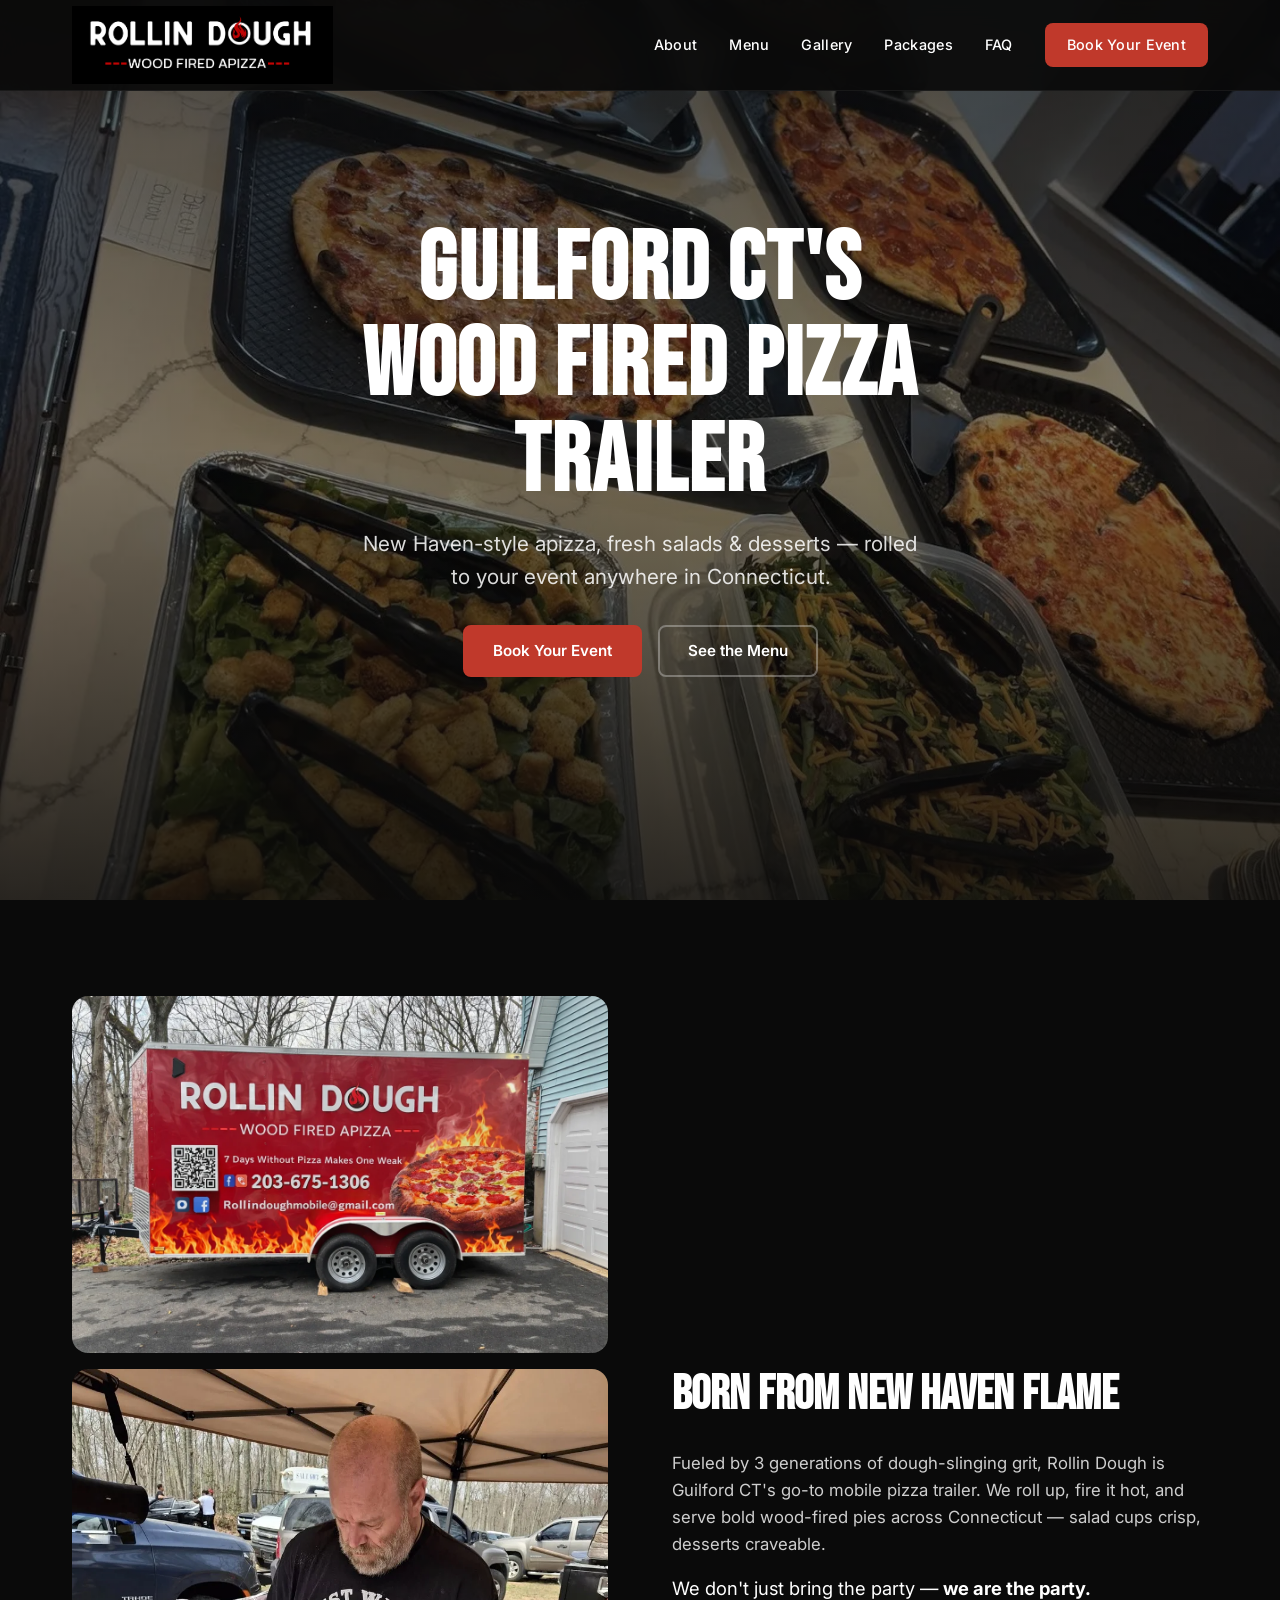
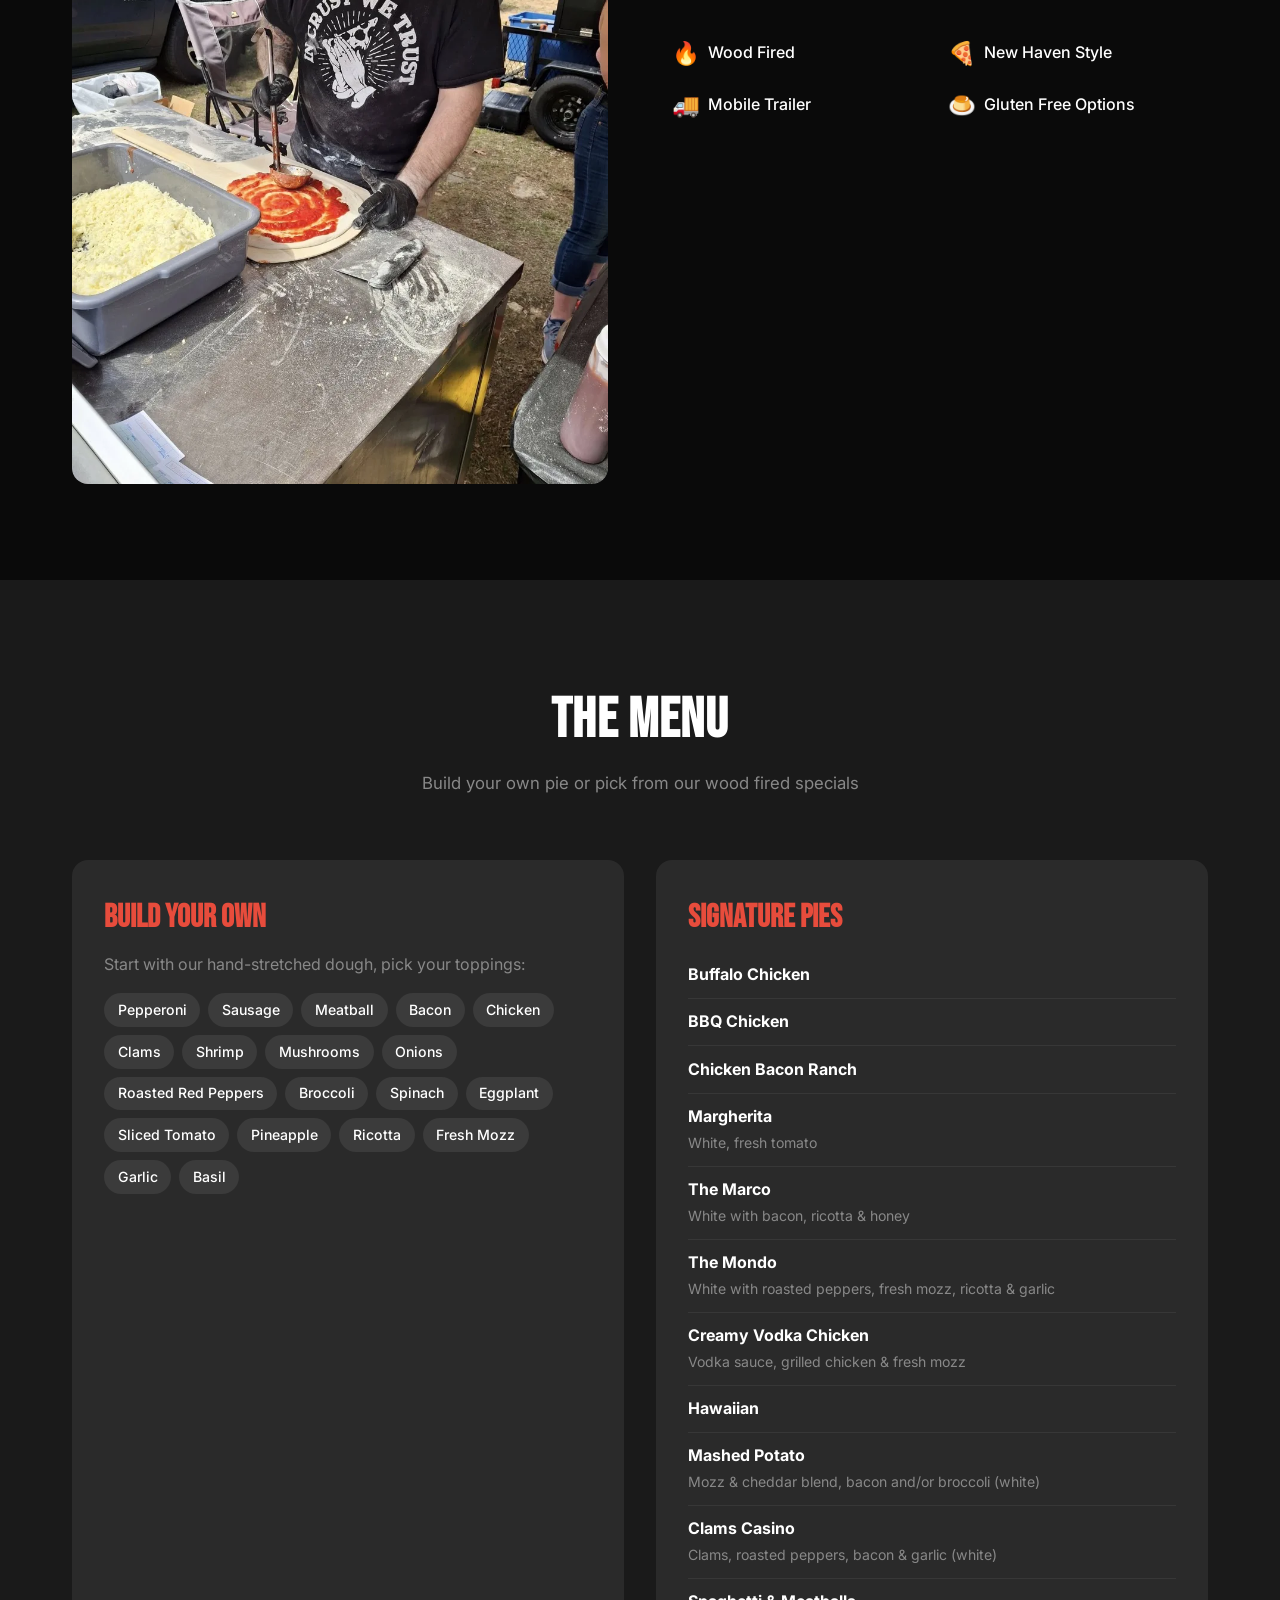
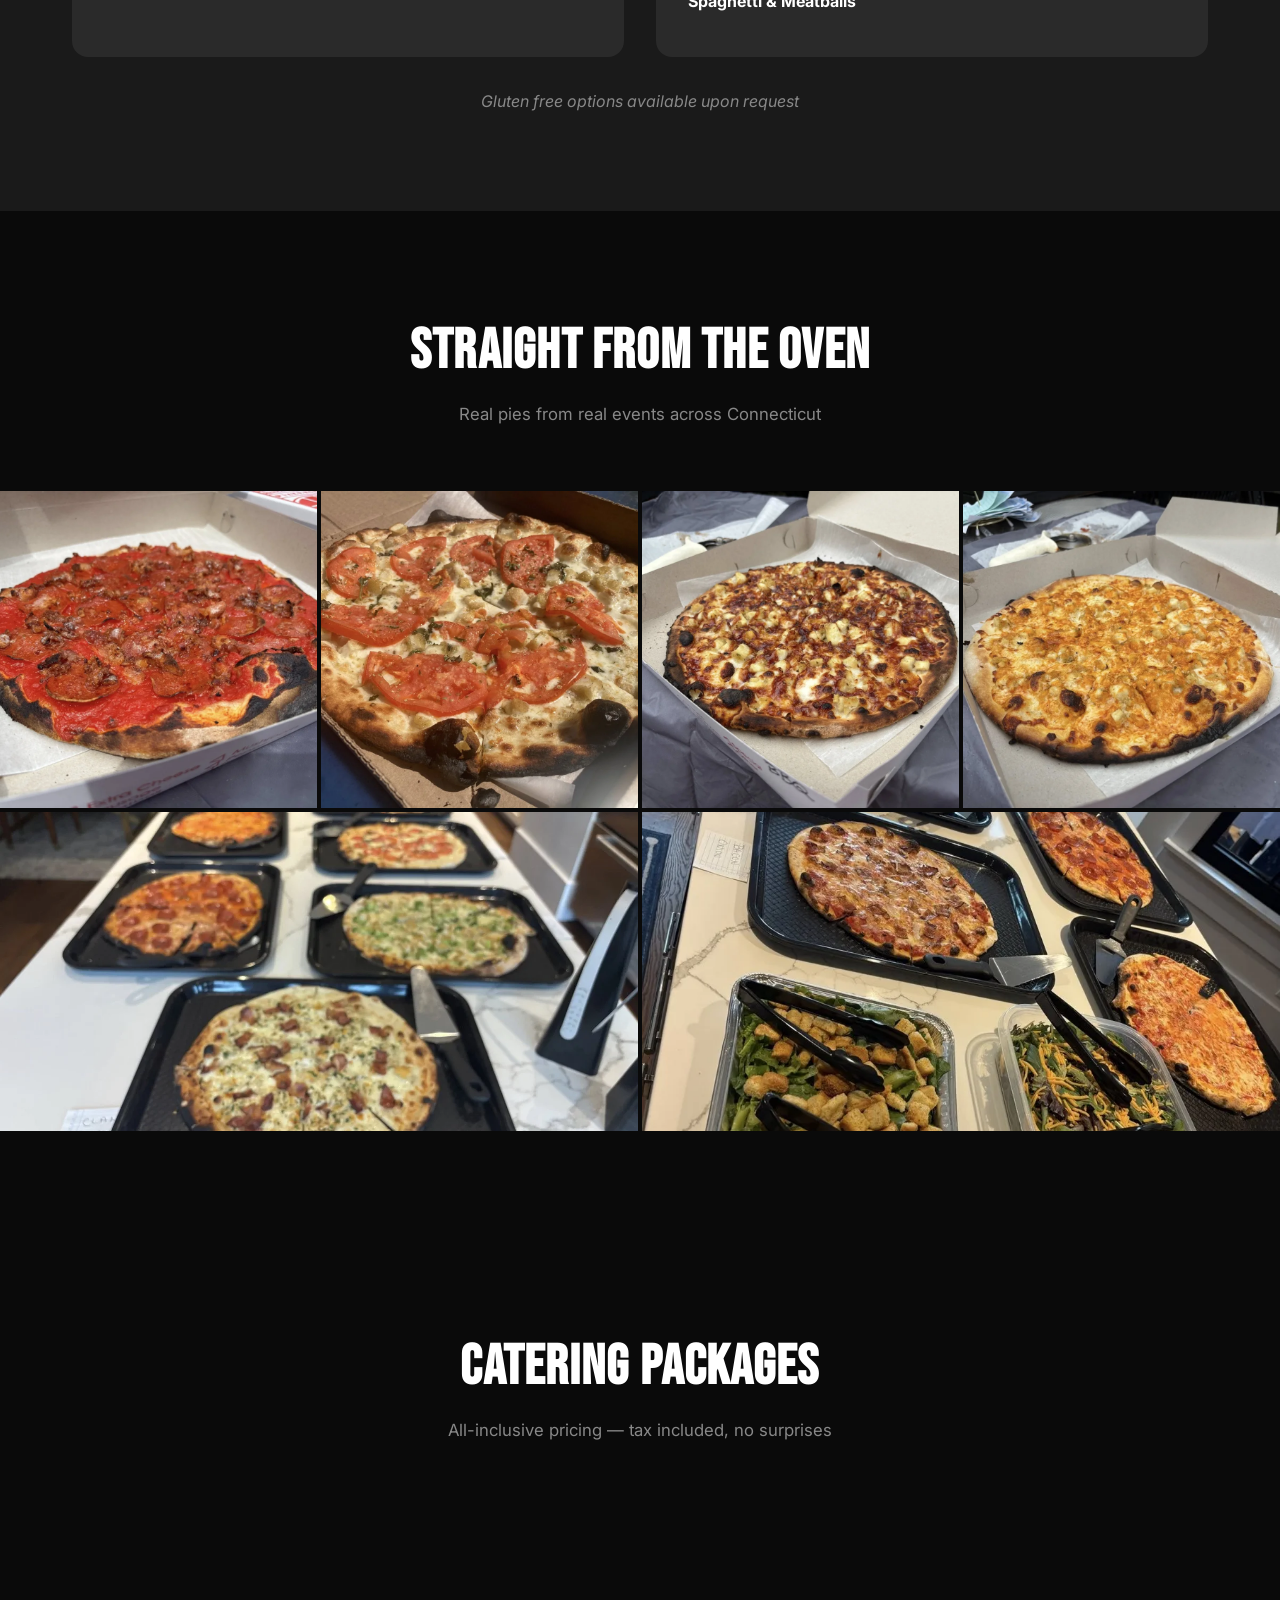
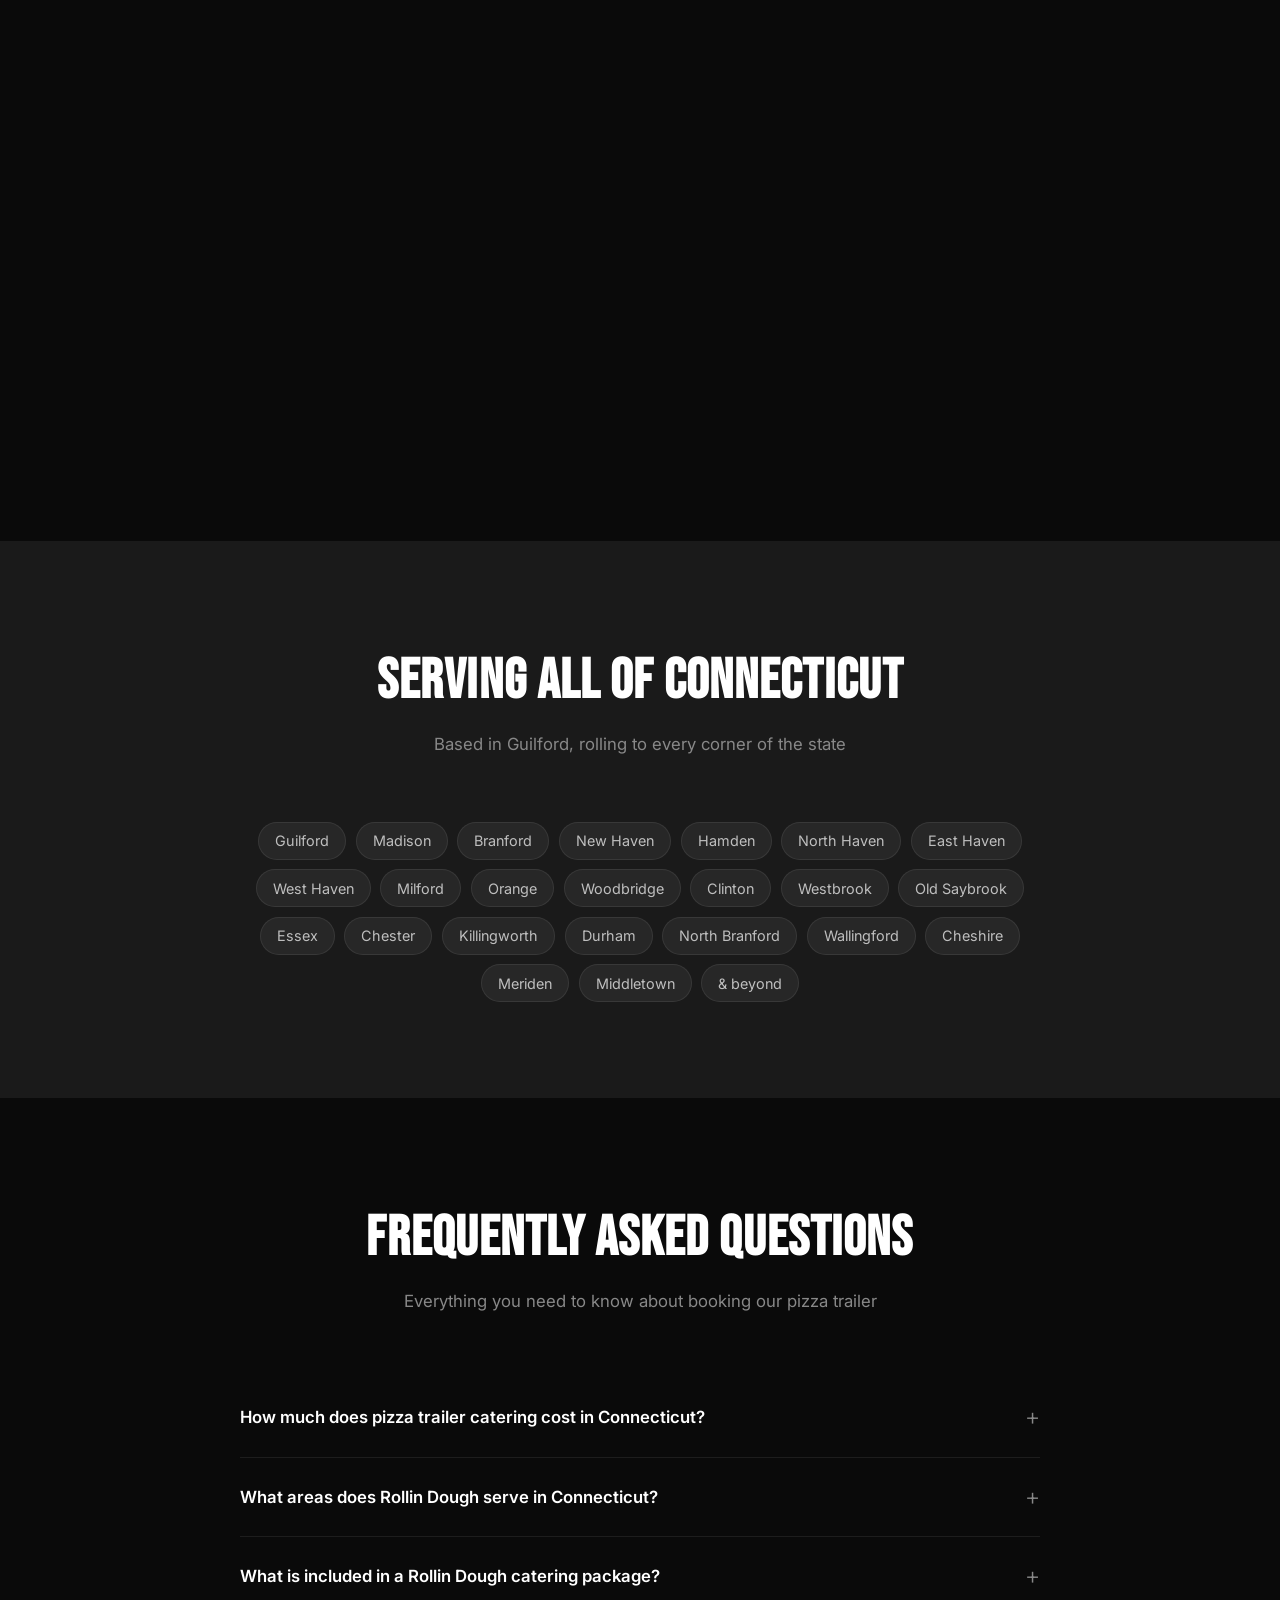
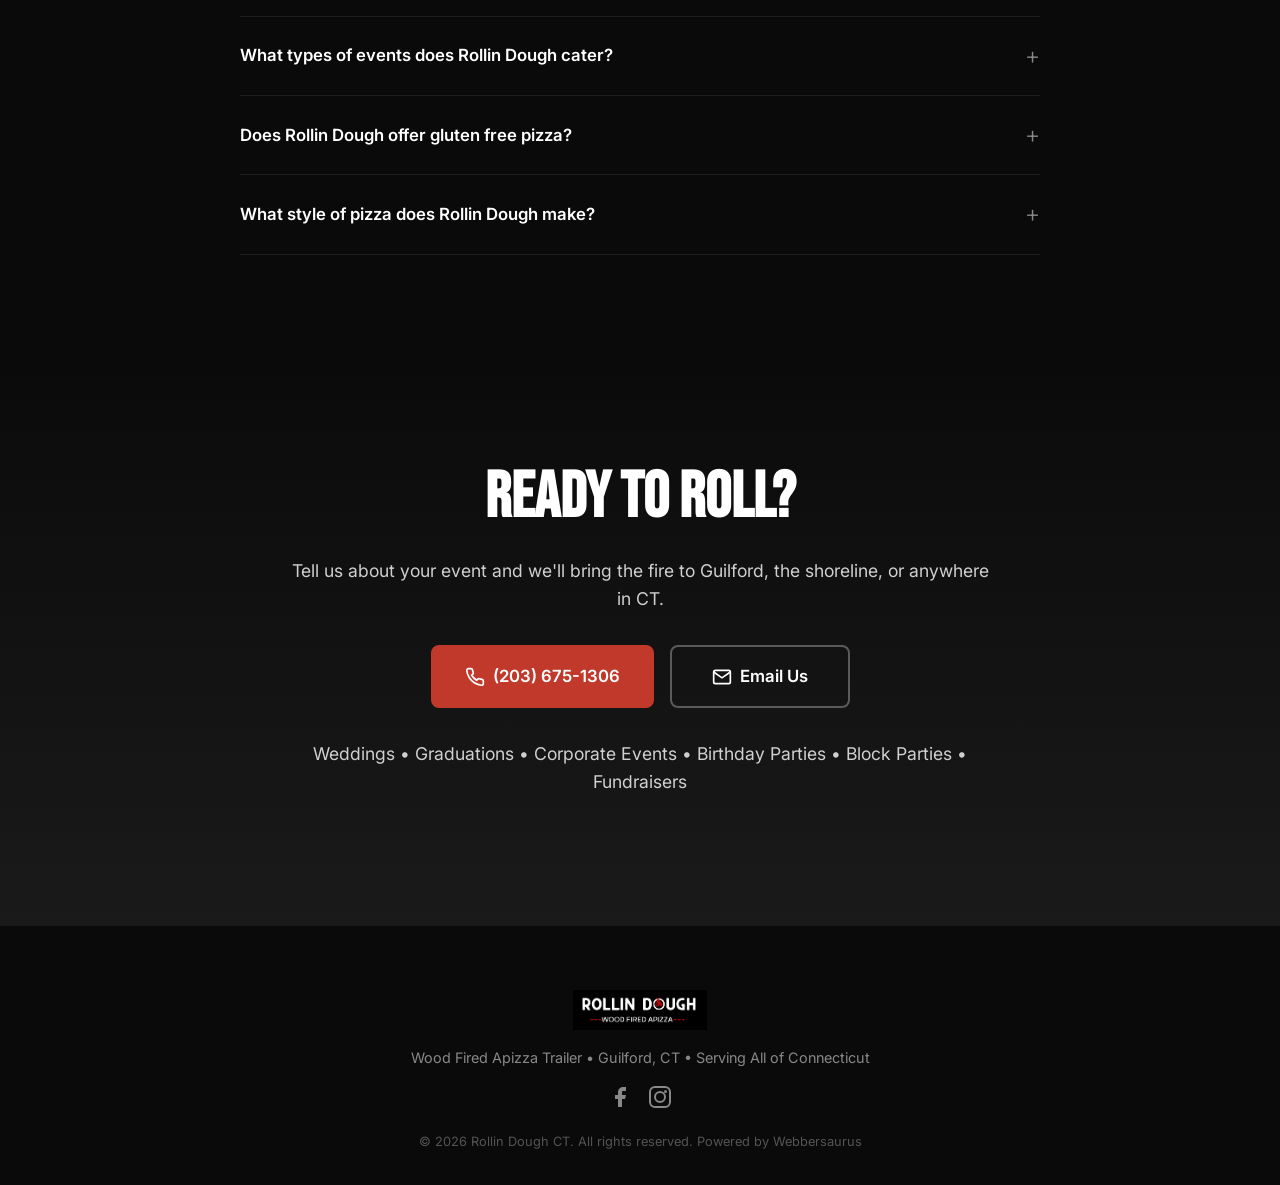
==== index.html @ 6a9d089e "Add llms.txt and Speakable schema markup - llms.txt with full business info, menu, packages, and con" ====
<!DOCTYPE html>
<html lang="en">
<head>
  <meta charset="UTF-8">
  <meta name="viewport" content="width=device-width, initial-scale=1.0">
  <title>Pizza Trailer Guilford CT | Rollin Dough Wood Fired Apizza</title>
  <meta name="description" content="Rollin Dough is Guilford CT's premier mobile pizza trailer. New Haven-style wood fired apizza catered to your event — weddings, parties & corporate events across Connecticut.">
  <meta name="keywords" content="pizza trailer guilford ct, mobile pizza catering guilford, wood fired pizza trailer ct, pizza catering connecticut, apizza catering guilford">
  <link rel="canonical" href="https://rollindoughct.com/">

  <!-- Open Graph -->
  <meta property="og:title" content="Pizza Trailer Guilford CT | Rollin Dough Wood Fired Apizza">
  <meta property="og:description" content="Mobile wood fired apizza trailer serving Guilford CT and all of Connecticut. 3 generations of New Haven pizza tradition, rolled to your door.">
  <meta property="og:type" content="website">
  <meta property="og:url" content="https://rollindoughct.com/">
  <meta property="og:image" content="https://rollindoughct.com/images/pizza-trailer-guilford-ct.webp">
  <meta property="og:locale" content="en_US">

  <!-- Geo Meta -->
  <meta name="geo.region" content="US-CT">
  <meta name="geo.placename" content="Guilford, Connecticut">
  <meta name="geo.position" content="41.288587;-72.685183">
  <meta name="ICBM" content="41.288587, -72.685183">

  <meta name="theme-color" content="#0a0a0a">
  <link rel="icon" href="images/logo.png" type="image/png">
  <link rel="apple-touch-icon" href="images/logo.png">

  <link rel="preconnect" href="https://fonts.googleapis.com">
  <link rel="preconnect" href="https://fonts.gstatic.com" crossorigin>
  <link href="https://fonts.googleapis.com/css2?family=Bebas+Neue&family=Inter:wght@400;500;600;700&display=swap" rel="stylesheet">
  <link rel="stylesheet" href="css/styles.css">

  <!-- Local Business + Catering Service Schema -->
  <script type="application/ld+json">
  {
    "@context": "https://schema.org",
    "@type": ["FoodEstablishment", "CateringService"],
    "name": "Rollin Dough Wood Fired Apizza",
    "alternateName": "Rollin Dough CT",
    "description": "Mobile wood fired apizza trailer serving Guilford CT and all of Connecticut. New Haven-style pizza catering for weddings, graduations, corporate events, and private parties. 3 generations of dough-slinging tradition.",
    "url": "https://rollindoughct.com",
    "image": [
      "https://rollindoughct.com/images/pizza-trailer-guilford-ct.webp",
      "https://rollindoughct.com/images/catering-spread.webp",
      "https://rollindoughct.com/images/new-haven-apizza.webp",
      "https://rollindoughct.com/images/making-pizza.webp"
    ],
    "logo": "https://rollindoughct.com/images/logo.png",
    "telephone": "+1-203-675-1306",
    "email": "rollindoughmobile@gmail.com",
    "servesCuisine": ["Pizza", "New Haven-style Apizza", "Wood Fired Pizza", "Italian"],
    "priceRange": "$$",
    "currenciesAccepted": "USD",
    "knowsLanguage": "en",
    "slogan": "We don't just bring the party — we are the party.",
    "areaServed": [
      {
        "@type": "City",
        "name": "Guilford",
        "containedInPlace": { "@type": "State", "name": "Connecticut" }
      },
      {
        "@type": "City",
        "name": "Madison",
        "containedInPlace": { "@type": "State", "name": "Connecticut" }
      },
      {
        "@type": "City",
        "name": "Branford",
        "containedInPlace": { "@type": "State", "name": "Connecticut" }
      },
      {
        "@type": "City",
        "name": "New Haven",
        "containedInPlace": { "@type": "State", "name": "Connecticut" }
      },
      {
        "@type": "State",
        "name": "Connecticut"
      }
    ],
    "geo": {
      "@type": "GeoCoordinates",
      "latitude": 41.288587,
      "longitude": -72.685183
    },
    "address": {
      "@type": "PostalAddress",
      "addressLocality": "Guilford",
      "addressRegion": "CT",
      "postalCode": "06437",
      "addressCountry": "US"
    },
    "hasOfferCatalog": {
      "@type": "OfferCatalog",
      "name": "Pizza Trailer Catering Packages",
      "itemListElement": [
        {
          "@type": "Offer",
          "name": "Pizza Trailer Catering — Up to 50 Guests",
          "description": "All-you-can-eat wood fired pizza, 2 salads, and choice of dessert for up to 50 guests. Tax included.",
          "price": "1400",
          "priceCurrency": "USD"
        },
        {
          "@type": "Offer",
          "name": "Pizza Trailer Catering — 50 to 75 Guests",
          "description": "All-you-can-eat wood fired pizza, 2 salads, and choice of dessert for 50-75 guests. Tax included.",
          "price": "1700",
          "priceCurrency": "USD"
        },
        {
          "@type": "Offer",
          "name": "Pizza Trailer Catering — 75 to 100 Guests",
          "description": "All-you-can-eat wood fired pizza, 2 salads, and choice of dessert for 75-100 guests. Tax included.",
          "price": "2000",
          "priceCurrency": "USD"
        }
      ]
    },
    "hasMenu": {
      "@type": "Menu",
      "name": "Rollin Dough Pizza Menu",
      "hasMenuSection": [
        {
          "@type": "MenuSection",
          "name": "Signature Pies",
          "hasMenuItem": [
            { "@type": "MenuItem", "name": "Buffalo Chicken Pizza" },
            { "@type": "MenuItem", "name": "BBQ Chicken Pizza" },
            { "@type": "MenuItem", "name": "Chicken Bacon Ranch Pizza" },
            { "@type": "MenuItem", "name": "Margherita Pizza", "description": "White pie with fresh tomato" },
            { "@type": "MenuItem", "name": "The Marco", "description": "White pie with bacon, ricotta, and honey" },
            { "@type": "MenuItem", "name": "The Mondo", "description": "White pie with roasted peppers, fresh mozzarella, ricotta, and garlic" },
            { "@type": "MenuItem", "name": "Creamy Vodka Chicken Pizza", "description": "Vodka sauce base with grilled chicken and fresh mozzarella" },
            { "@type": "MenuItem", "name": "Hawaiian Pizza" },
            { "@type": "MenuItem", "name": "Mashed Potato Pizza", "description": "Mozzarella and cheddar blend with bacon and/or broccoli on a white pie" },
            { "@type": "MenuItem", "name": "Clams Casino Pizza", "description": "Clams, roasted peppers, bacon, and garlic on a white pie" },
            { "@type": "MenuItem", "name": "Spaghetti and Meatballs Pizza" }
          ]
        },
        {
          "@type": "MenuSection",
          "name": "Build Your Own",
          "description": "Hand-stretched dough with your choice of toppings",
          "hasMenuItem": [
            { "@type": "MenuItem", "name": "Build Your Own Pizza", "description": "Choose from pepperoni, sausage, meatball, bacon, chicken, clams, shrimp, mushrooms, onions, roasted red peppers, broccoli, spinach, eggplant, sliced tomato, pineapple, ricotta, fresh mozzarella, garlic, and basil" }
          ]
        },
        {
          "@type": "MenuSection",
          "name": "Sides & Desserts",
          "hasMenuItem": [
            { "@type": "MenuItem", "name": "Caesar Salad" },
            { "@type": "MenuItem", "name": "Mixed Greens Salad" },
            { "@type": "MenuItem", "name": "Gelato" },
            { "@type": "MenuItem", "name": "Italian Ice" },
            { "@type": "MenuItem", "name": "Cannoli" }
          ]
        }
      ]
    },
    "sameAs": [
      "https://www.facebook.com/rollindoughct",
      "https://www.instagram.com/rollindoughct"
    ]
  }
  </script>

  <!-- Speakable Schema -->
  <script type="application/ld+json">
  {
    "@context": "https://schema.org",
    "@type": "WebPage",
    "name": "Pizza Trailer Guilford CT | Rollin Dough Wood Fired Apizza",
    "url": "https://rollindoughct.com/",
    "speakable": {
      "@type": "SpeakableSpecification",
      "cssSelector": [".hero__content", ".about__text", ".packages__includes", ".contact__inner"]
    }
  }
  </script>

  <!-- FAQ Schema -->
  <script type="application/ld+json">
  {
    "@context": "https://schema.org",
    "@type": "FAQPage",
    "mainEntity": [
      {
        "@type": "Question",
        "name": "How much does pizza trailer catering cost in Connecticut?",
        "acceptedAnswer": {
          "@type": "Answer",
          "text": "Rollin Dough's all-inclusive pizza trailer catering packages start at $1,400 for up to 50 guests, $1,700 for 50–75 guests, and $2,000 for 75–100 guests. Every package includes 2 salads, all-you-can-eat wood fired pizza, and a choice of dessert (gelato, Italian ice, or cannoli). Tax is included in pricing."
        }
      },
      {
        "@type": "Question",
        "name": "What areas does Rollin Dough serve in Connecticut?",
        "acceptedAnswer": {
          "@type": "Answer",
          "text": "Rollin Dough is based in Guilford, CT and serves all of Connecticut. We frequently cater events in Guilford, Madison, Branford, New Haven, Hamden, North Haven, Milford, Old Saybrook, Middletown, Wallingford, Cheshire, and surrounding towns along the Connecticut shoreline and beyond."
        }
      },
      {
        "@type": "Question",
        "name": "What is included in a Rollin Dough catering package?",
        "acceptedAnswer": {
          "@type": "Answer",
          "text": "Every Rollin Dough catering package includes 2 fresh salads to start (Caesar and Mixed Greens), all-you-can-eat wood fired New Haven-style apizza with your choice of pies from our full menu, and a dessert course with your choice of gelato, Italian ice, or cannoli. Tax is included. Gluten free options are also available."
        }
      },
      {
        "@type": "Question",
        "name": "What types of events does Rollin Dough cater?",
        "acceptedAnswer": {
          "@type": "Answer",
          "text": "Our mobile pizza trailer caters weddings, graduation parties, corporate events, birthday parties, block parties, fundraisers, and any private event across Connecticut. We roll up with our wood fired oven and serve fresh pies on-site."
        }
      },
      {
        "@type": "Question",
        "name": "Does Rollin Dough offer gluten free pizza?",
        "acceptedAnswer": {
          "@type": "Answer",
          "text": "Yes! Rollin Dough offers gluten free pizza options. Just let us know when you book your event and we'll make sure gluten free pies are available for your guests."
        }
      },
      {
        "@type": "Question",
        "name": "What style of pizza does Rollin Dough make?",
        "acceptedAnswer": {
          "@type": "Answer",
          "text": "Rollin Dough makes authentic New Haven-style apizza, cooked in a wood fired oven. Our pies feature hand-stretched dough with a signature char, just like the legendary New Haven pizzerias. We offer both red and white pies, including signature creations like The Marco (white with bacon, ricotta, and honey) and Clams Casino (clams, roasted peppers, bacon, and garlic)."
        }
      }
    ]
  }
  </script>
</head>
<body>

  <!-- Header -->
  <header class="site-header">
    <nav class="nav-container">
      <a href="#" class="nav-logo">
        <img src="images/logo.png" alt="Rollin Dough Wood Fired Apizza - Pizza Trailer Guilford CT" width="261" height="78">
      </a>
      <button class="nav-toggle" aria-label="Toggle navigation" aria-expanded="false">
        <span></span><span></span><span></span>
      </button>
      <ul class="nav-links">
        <li><a href="#about">About</a></li>
        <li><a href="#menu">Menu</a></li>
        <li><a href="#gallery">Gallery</a></li>
        <li><a href="#packages">Packages</a></li>
        <li><a href="#faq">FAQ</a></li>
        <li><a href="#contact" class="btn btn--nav">Book Your Event</a></li>
      </ul>
    </nav>
  </header>

  <!-- Hero -->
  <section class="hero" id="hero">
    <div class="hero__overlay"></div>
    <div class="hero__content">
      <h1>Guilford CT's<br>Wood Fired Pizza Trailer</h1>
      <p>New Haven-style apizza, fresh salads &amp; desserts — rolled to your event anywhere in Connecticut.</p>
      <div class="hero__cta">
        <a href="#contact" class="btn btn--primary">Book Your Event</a>
        <a href="#menu" class="btn btn--outline">See the Menu</a>
      </div>
    </div>
  </section>

  <!-- About -->
  <section class="section about" id="about">
    <div class="container">
      <div class="about__grid">
        <div class="about__image">
          <img src="images/pizza-trailer-guilford-ct.webp" alt="Rollin Dough wood fired apizza trailer in Guilford CT" width="600" height="400" loading="lazy">
          <img src="images/making-pizza.webp" alt="Rollin Dough pizza maker hand-stretching dough for wood fired apizza in Guilford CT" width="600" height="800" loading="lazy" class="about__image--secondary">
        </div>
        <div class="about__text">
          <h2>Born from New Haven Flame</h2>
          <p>Fueled by 3 generations of dough-slinging grit, Rollin Dough is Guilford CT's go-to mobile pizza trailer. We roll up, fire it hot, and serve bold wood-fired pies across Connecticut — salad cups crisp, desserts craveable.</p>
          <p class="about__tagline">We don't just bring the party — <strong>we are the party.</strong></p>
          <div class="about__features">
            <div class="feature">
              <span class="feature__icon" aria-hidden="true">&#128293;</span>
              <span>Wood Fired</span>
            </div>
            <div class="feature">
              <span class="feature__icon" aria-hidden="true">&#127829;</span>
              <span>New Haven Style</span>
            </div>
            <div class="feature">
              <span class="feature__icon" aria-hidden="true">&#128666;</span>
              <span>Mobile Trailer</span>
            </div>
            <div class="feature">
              <span class="feature__icon" aria-hidden="true">&#127854;</span>
              <span>Gluten Free Options</span>
            </div>
          </div>
        </div>
      </div>
    </div>
  </section>

  <!-- Menu -->
  <section class="section menu" id="menu">
    <div class="container">
      <h2 class="section__title">The Menu</h2>
      <p class="section__subtitle">Build your own pie or pick from our wood fired specials</p>

      <div class="menu__grid">
        <!-- Build Your Own -->
        <div class="menu__card">
          <h3>Build Your Own</h3>
          <p class="menu__card-desc">Start with our hand-stretched dough, pick your toppings:</p>
          <div class="toppings-grid">
            <span>Pepperoni</span>
            <span>Sausage</span>
            <span>Meatball</span>
            <span>Bacon</span>
            <span>Chicken</span>
            <span>Clams</span>
            <span>Shrimp</span>
            <span>Mushrooms</span>
            <span>Onions</span>
            <span>Roasted Red Peppers</span>
            <span>Broccoli</span>
            <span>Spinach</span>
            <span>Eggplant</span>
            <span>Sliced Tomato</span>
            <span>Pineapple</span>
            <span>Ricotta</span>
            <span>Fresh Mozz</span>
            <span>Garlic</span>
            <span>Basil</span>
          </div>
        </div>

        <!-- Specials -->
        <div class="menu__card menu__card--specials">
          <h3>Signature Pies</h3>
          <ul class="specials-list">
            <li>
              <strong>Buffalo Chicken</strong>
            </li>
            <li>
              <strong>BBQ Chicken</strong>
            </li>
            <li>
              <strong>Chicken Bacon Ranch</strong>
            </li>
            <li>
              <strong>Margherita</strong>
              <span>White, fresh tomato</span>
            </li>
            <li>
              <strong>The Marco</strong>
              <span>White with bacon, ricotta &amp; honey</span>
            </li>
            <li>
              <strong>The Mondo</strong>
              <span>White with roasted peppers, fresh mozz, ricotta &amp; garlic</span>
            </li>
            <li>
              <strong>Creamy Vodka Chicken</strong>
              <span>Vodka sauce, grilled chicken &amp; fresh mozz</span>
            </li>
            <li>
              <strong>Hawaiian</strong>
            </li>
            <li>
              <strong>Mashed Potato</strong>
              <span>Mozz &amp; cheddar blend, bacon and/or broccoli (white)</span>
            </li>
            <li>
              <strong>Clams Casino</strong>
              <span>Clams, roasted peppers, bacon &amp; garlic (white)</span>
            </li>
            <li>
              <strong>Spaghetti &amp; Meatballs</strong>
            </li>
          </ul>
        </div>
      </div>

      <p class="menu__note">Gluten free options available upon request</p>
    </div>
  </section>

  <!-- Gallery -->
  <section class="section gallery" id="gallery">
    <div class="container">
      <h2 class="section__title">Straight from the Oven</h2>
      <p class="section__subtitle">Real pies from real events across Connecticut</p>
    </div>
    <div class="gallery__grid">
      <div class="gallery__item">
        <img src="images/new-haven-apizza.webp" alt="New Haven style wood fired apizza with charred crust from Rollin Dough pizza trailer" width="600" height="450" loading="lazy">
      </div>
      <div class="gallery__item">
        <img src="images/margherita-pie.webp" alt="Fresh margherita pie with sliced tomatoes from mobile pizza catering in Guilford CT" width="600" height="450" loading="lazy">
      </div>
      <div class="gallery__item">
        <img src="images/white-clam-pie.webp" alt="White clam pizza from Rollin Dough wood fired pizza trailer Connecticut" width="600" height="450" loading="lazy">
      </div>
      <div class="gallery__item">
        <img src="images/white-garlic-pie.webp" alt="White garlic pizza with fresh mozzarella from Guilford CT pizza catering" width="600" height="450" loading="lazy">
      </div>
      <div class="gallery__item gallery__item--wide">
        <img src="images/pizza-spread.webp" alt="Rollin Dough catering spread with multiple wood fired pizzas at Connecticut event" width="800" height="600" loading="lazy">
      </div>
      <div class="gallery__item gallery__item--wide">
        <img src="images/catering-spread.webp" alt="Full pizza trailer catering layout with pies and fresh salads in Guilford CT" width="800" height="600" loading="lazy">
      </div>
    </div>
  </section>

  <!-- Packages -->
  <section class="section packages" id="packages">
    <div class="container">
      <h2 class="section__title">Catering Packages</h2>
      <p class="section__subtitle">All-inclusive pricing — tax included, no surprises</p>

      <div class="packages__grid">
        <div class="package">
          <div class="package__size">Up to 50</div>
          <div class="package__label">guests</div>
          <div class="package__price">$1,400</div>
        </div>
        <div class="package package--featured">
          <div class="package__badge">Most Popular</div>
          <div class="package__size">50 – 75</div>
          <div class="package__label">guests</div>
          <div class="package__price">$1,700</div>
        </div>
        <div class="package">
          <div class="package__size">75 – 100</div>
          <div class="package__label">guests</div>
          <div class="package__price">$2,000</div>
        </div>
      </div>

      <div class="packages__includes">
        <h3>Every Package Includes</h3>
        <ul>
          <li>2 salads to start — Caesar &amp; Mixed Greens</li>
          <li>All the pizza you can eat</li>
          <li>Choice of dessert — Gelato, Italian Ice, or Cannoli</li>
          <li>Tax included in pricing</li>
          <li>Gluten free options available</li>
        </ul>
      </div>
    </div>
  </section>

  <!-- Service Area -->
  <section class="section service-area" id="service-area">
    <div class="container">
      <h2 class="section__title">Serving All of Connecticut</h2>
      <p class="section__subtitle">Based in Guilford, rolling to every corner of the state</p>
      <div class="area__towns">
        <span>Guilford</span>
        <span>Madison</span>
        <span>Branford</span>
        <span>New Haven</span>
        <span>Hamden</span>
        <span>North Haven</span>
        <span>East Haven</span>
        <span>West Haven</span>
        <span>Milford</span>
        <span>Orange</span>
        <span>Woodbridge</span>
        <span>Clinton</span>
        <span>Westbrook</span>
        <span>Old Saybrook</span>
        <span>Essex</span>
        <span>Chester</span>
        <span>Killingworth</span>
        <span>Durham</span>
        <span>North Branford</span>
        <span>Wallingford</span>
        <span>Cheshire</span>
        <span>Meriden</span>
        <span>Middletown</span>
        <span>&amp; beyond</span>
      </div>
    </div>
  </section>

  <!-- FAQ -->
  <section class="section faq" id="faq">
    <div class="container">
      <h2 class="section__title">Frequently Asked Questions</h2>
      <p class="section__subtitle">Everything you need to know about booking our pizza trailer</p>
      <div class="faq__list">
        <details class="faq__item">
          <summary>How much does pizza trailer catering cost in Connecticut?</summary>
          <p>Our all-inclusive packages start at <strong>$1,400 for up to 50 guests</strong>, $1,700 for 50–75 guests, and $2,000 for 75–100 guests. Every package includes 2 salads, all-you-can-eat wood fired pizza, and a choice of dessert (gelato, Italian ice, or cannoli). Tax is included in pricing.</p>
        </details>
        <details class="faq__item">
          <summary>What areas does Rollin Dough serve in Connecticut?</summary>
          <p>We're based in <strong>Guilford, CT</strong> and serve all of Connecticut. We frequently cater events in Guilford, Madison, Branford, New Haven, Hamden, North Haven, Milford, Old Saybrook, Middletown, Wallingford, Cheshire, and surrounding towns along the shoreline and beyond.</p>
        </details>
        <details class="faq__item">
          <summary>What is included in a Rollin Dough catering package?</summary>
          <p>Every package includes <strong>2 fresh salads</strong> to start (Caesar and Mixed Greens), <strong>all-you-can-eat wood fired apizza</strong> with your choice of pies from our full menu, and a <strong>dessert course</strong> — gelato, Italian ice, or cannoli. Tax is included. Gluten free options are also available.</p>
        </details>
        <details class="faq__item">
          <summary>What types of events does Rollin Dough cater?</summary>
          <p>Our mobile pizza trailer caters <strong>weddings, graduation parties, corporate events, birthday parties, block parties, fundraisers</strong>, and any private event across Connecticut. We roll up with our wood fired oven and serve fresh pies on-site.</p>
        </details>
        <details class="faq__item">
          <summary>Does Rollin Dough offer gluten free pizza?</summary>
          <p>Yes! We offer <strong>gluten free pizza options</strong>. Just let us know when you book your event and we'll make sure gluten free pies are available for your guests.</p>
        </details>
        <details class="faq__item">
          <summary>What style of pizza does Rollin Dough make?</summary>
          <p>We make authentic <strong>New Haven-style apizza</strong>, cooked in a wood fired oven. Our pies feature hand-stretched dough with a signature char, just like the legendary New Haven pizzerias. We offer both red and white pies, including signature creations like The Marco and Clams Casino.</p>
        </details>
      </div>
    </div>
  </section>

  <!-- Contact / CTA -->
  <section class="section contact" id="contact">
    <div class="container">
      <div class="contact__inner">
        <h2>Ready to Roll?</h2>
        <p>Tell us about your event and we'll bring the fire to Guilford, the shoreline, or anywhere in CT.</p>
        <div class="contact__methods">
          <a href="tel:+12036751306" class="btn btn--primary btn--lg contact__btn">
            <svg width="20" height="20" viewBox="0 0 24 24" fill="none" stroke="currentColor" stroke-width="2" aria-hidden="true"><path d="M22 16.92v3a2 2 0 01-2.18 2 19.79 19.79 0 01-8.63-3.07 19.5 19.5 0 01-6-6 19.79 19.79 0 01-3.07-8.67A2 2 0 014.11 2h3a2 2 0 012 1.72c.127.96.361 1.903.7 2.81a2 2 0 01-.45 2.11L8.09 9.91a16 16 0 006 6l1.27-1.27a2 2 0 012.11-.45c.907.339 1.85.573 2.81.7A2 2 0 0122 16.92z"/></svg>
            (203) 675-1306
          </a>
          <a href="mailto:rollindoughmobile@gmail.com" class="btn btn--outline btn--lg contact__btn">
            <svg width="20" height="20" viewBox="0 0 24 24" fill="none" stroke="currentColor" stroke-width="2" aria-hidden="true"><path d="M4 4h16c1.1 0 2 .9 2 2v12c0 1.1-.9 2-2 2H4c-1.1 0-2-.9-2-2V6c0-1.1.9-2 2-2z"/><polyline points="22,6 12,13 2,6"/></svg>
            Email Us
          </a>
        </div>
        <p class="contact__events">Weddings &bull; Graduations &bull; Corporate Events &bull; Birthday Parties &bull; Block Parties &bull; Fundraisers</p>
      </div>
    </div>
  </section>

  <!-- Footer -->
  <footer class="site-footer">
    <div class="container">
      <img src="images/logo.png" alt="Rollin Dough" class="footer__logo" width="134" height="40">
      <p class="footer__tagline">Wood Fired Apizza Trailer &bull; Guilford, CT &bull; Serving All of Connecticut</p>
      <div class="footer__social">
        <a href="https://www.facebook.com/rollindoughct" target="_blank" rel="noopener noreferrer" aria-label="Rollin Dough on Facebook">
          <svg width="24" height="24" viewBox="0 0 24 24" fill="currentColor"><path d="M18 2h-3a5 5 0 00-5 5v3H7v4h3v8h4v-8h3l1-4h-4V7a1 1 0 011-1h3z"/></svg>
        </a>
        <a href="https://www.instagram.com/rollindoughct" target="_blank" rel="noopener noreferrer" aria-label="Rollin Dough on Instagram">
          <svg width="24" height="24" viewBox="0 0 24 24" fill="none" stroke="currentColor" stroke-width="2"><rect x="2" y="2" width="20" height="20" rx="5"/><circle cx="12" cy="12" r="5"/><circle cx="17.5" cy="6.5" r="1.5" fill="currentColor" stroke="none"/></svg>
        </a>
      </div>
      <p class="footer__copy">&copy; 2026 Rollin Dough CT. All rights reserved. Powered by <a href="https://webbersaur.us" target="_blank" rel="noopener noreferrer">Webbersaurus</a></p>
    </div>
  </footer>

  <script src="js/main.js"></script>
</body>
</html>
---- css/styles.css ----
/* ===== Custom Properties ===== */
:root {
  --color-black: #0a0a0a;
  --color-dark: #1a1a1a;
  --color-charcoal: #2a2a2a;
  --color-gray: #888;
  --color-light: #f5f5f0;
  --color-white: #fff;
  --color-red: #c0392b;
  --color-red-dark: #a93226;
  --color-flame: #e74c3c;
  --color-amber: #f39c12;

  --font-display: 'Bebas Neue', sans-serif;
  --font-body: 'Inter', system-ui, sans-serif;

  --space-xs: 0.5rem;
  --space-sm: 1rem;
  --space-md: 2rem;
  --space-lg: 4rem;
  --space-xl: 6rem;

  --radius: 8px;
  --radius-lg: 16px;
  --transition: 0.3s ease;
}

/* ===== Reset ===== */
*, *::before, *::after { box-sizing: border-box; margin: 0; padding: 0; }

html {
  scroll-behavior: smooth;
  scroll-padding-top: 100px;
}

body {
  font-family: var(--font-body);
  color: var(--color-white);
  background: var(--color-black);
  line-height: 1.6;
  -webkit-font-smoothing: antialiased;
}

img {
  max-width: 100%;
  height: auto;
  display: block;
}

a { color: inherit; text-decoration: none; }
ul { list-style: none; }

.container {
  max-width: 1200px;
  margin: 0 auto;
  padding: 0 var(--space-md);
}

/* ===== Header ===== */
.site-header {
  position: fixed;
  top: 0;
  left: 0;
  right: 0;
  z-index: 100;
  background: rgba(10, 10, 10, 0.92);
  backdrop-filter: blur(12px);
  -webkit-backdrop-filter: blur(12px);
  border-bottom: 1px solid rgba(255, 255, 255, 0.06);
}

.nav-container {
  max-width: 1200px;
  margin: 0 auto;
  padding: 0 var(--space-md);
  display: flex;
  align-items: center;
  justify-content: space-between;
  height: 90px;
}

.nav-logo img {
  height: 78px;
  width: auto;
}

.nav-links {
  display: flex;
  align-items: center;
  gap: var(--space-md);
}

.nav-links a {
  font-size: 0.9rem;
  font-weight: 500;
  letter-spacing: 0.02em;
  transition: color var(--transition);
}

.nav-links a:hover { color: var(--color-flame); }

.nav-toggle {
  display: none;
  flex-direction: column;
  gap: 5px;
  background: none;
  border: none;
  cursor: pointer;
  padding: 4px;
}

.nav-toggle span {
  width: 24px;
  height: 2px;
  background: var(--color-white);
  transition: var(--transition);
}

/* ===== Buttons ===== */
.btn {
  display: inline-flex;
  align-items: center;
  gap: 0.5rem;
  padding: 0.75rem 1.75rem;
  border-radius: var(--radius);
  font-weight: 600;
  font-size: 0.95rem;
  transition: all var(--transition);
  cursor: pointer;
  border: 2px solid transparent;
}

.btn--primary {
  background: var(--color-red);
  color: var(--color-white);
  border-color: var(--color-red);
}

.btn--primary:hover {
  background: var(--color-red-dark);
  border-color: var(--color-red-dark);
  transform: translateY(-1px);
}

.btn--outline {
  background: transparent;
  color: var(--color-white);
  border-color: rgba(255, 255, 255, 0.3);
}

.btn--outline:hover {
  border-color: var(--color-white);
  transform: translateY(-1px);
}

.btn--nav {
  background: var(--color-red);
  color: var(--color-white);
  padding: 0.5rem 1.25rem;
  border-radius: var(--radius);
  font-size: 0.85rem;
}

.btn--nav:hover {
  background: var(--color-red-dark);
  color: var(--color-white);
}

.btn--lg {
  padding: 1rem 2rem;
  font-size: 1.05rem;
}

/* ===== Hero ===== */
.hero {
  position: relative;
  min-height: 100vh;
  display: flex;
  align-items: center;
  justify-content: center;
  background: url('../images/hero-bg.jpg') center/cover no-repeat;
  background: url('../images/hero-bg.webp') center/cover no-repeat;
  text-align: center;
}

.hero__overlay {
  position: absolute;
  inset: 0;
  background: linear-gradient(
    to bottom,
    rgba(10, 10, 10, 0.7) 0%,
    rgba(10, 10, 10, 0.5) 50%,
    rgba(10, 10, 10, 0.85) 100%
  );
}

.hero__content {
  position: relative;
  z-index: 1;
  max-width: 800px;
  padding: var(--space-md);
}

.hero h1 {
  font-family: var(--font-display);
  font-size: clamp(3rem, 8vw, 6rem);
  line-height: 1;
  letter-spacing: 0.02em;
  margin-bottom: var(--space-sm);
}

.hero p {
  font-size: clamp(1.05rem, 2.5vw, 1.3rem);
  color: rgba(255, 255, 255, 0.85);
  margin-bottom: var(--space-md);
  max-width: 560px;
  margin-left: auto;
  margin-right: auto;
}

.hero__cta {
  display: flex;
  gap: var(--space-sm);
  justify-content: center;
  flex-wrap: wrap;
}

/* ===== Sections ===== */
.section {
  padding: var(--space-xl) 0;
}

.section__title {
  font-family: var(--font-display);
  font-size: clamp(2.2rem, 5vw, 3.5rem);
  text-align: center;
  letter-spacing: 0.02em;
  margin-bottom: 0.25rem;
}

.section__subtitle {
  text-align: center;
  color: var(--color-gray);
  font-size: 1.05rem;
  margin-bottom: var(--space-lg);
}

/* ===== About ===== */
.about__grid {
  display: grid;
  grid-template-columns: 1fr 1fr;
  gap: var(--space-lg);
  align-items: center;
}

.about__image img {
  border-radius: var(--radius-lg);
  object-fit: cover;
  width: 100%;
}

.about__image img:first-child {
  aspect-ratio: 3/2;
  margin-bottom: var(--space-sm);
}

.about__image--secondary {
  aspect-ratio: 3/4;
}

.about__text h2 {
  font-family: var(--font-display);
  font-size: clamp(2rem, 4vw, 3rem);
  margin-bottom: var(--space-sm);
}

.about__text p {
  color: rgba(255, 255, 255, 0.8);
  font-size: 1.05rem;
  margin-bottom: var(--space-sm);
}

.about__tagline {
  font-size: 1.15rem !important;
  color: var(--color-white) !important;
}

.about__features {
  display: grid;
  grid-template-columns: 1fr 1fr;
  gap: var(--space-sm);
  margin-top: var(--space-md);
}

.feature {
  display: flex;
  align-items: center;
  gap: 0.5rem;
  font-weight: 500;
}

.feature__icon {
  font-size: 1.4rem;
}

/* ===== Menu ===== */
.menu {
  background: var(--color-dark);
}

.menu__grid {
  display: grid;
  grid-template-columns: 1fr 1fr;
  gap: var(--space-md);
}

.menu__card {
  background: var(--color-charcoal);
  border-radius: var(--radius-lg);
  padding: var(--space-md);
}

.menu__card h3 {
  font-family: var(--font-display);
  font-size: 2rem;
  margin-bottom: 0.5rem;
  color: var(--color-flame);
}

.menu__card-desc {
  color: var(--color-gray);
  margin-bottom: var(--space-sm);
}

.toppings-grid {
  display: flex;
  flex-wrap: wrap;
  gap: 0.5rem;
}

.toppings-grid span {
  background: rgba(255, 255, 255, 0.08);
  padding: 0.35rem 0.85rem;
  border-radius: 100px;
  font-size: 0.88rem;
  font-weight: 500;
}

.specials-list li {
  padding: 0.65rem 0;
  border-bottom: 1px solid rgba(255, 255, 255, 0.06);
}

.specials-list li:last-child { border-bottom: none; }

.specials-list strong {
  display: block;
  font-size: 1rem;
}

.specials-list span {
  font-size: 0.88rem;
  color: var(--color-gray);
}

.menu__note {
  text-align: center;
  color: var(--color-gray);
  margin-top: var(--space-md);
  font-style: italic;
}

/* ===== Gallery ===== */
.gallery__grid {
  display: grid;
  grid-template-columns: repeat(4, 1fr);
  gap: 4px;
  max-width: 1400px;
  margin: 0 auto;
}

.gallery__item img {
  width: 100%;
  aspect-ratio: 1;
  object-fit: cover;
  transition: transform var(--transition);
}

.gallery__item:hover img {
  transform: scale(1.03);
}

.gallery__item {
  overflow: hidden;
}

.gallery__item--wide {
  grid-column: span 2;
}

.gallery__item--wide img {
  aspect-ratio: 2/1;
}

/* ===== Packages ===== */
.packages__grid {
  display: grid;
  grid-template-columns: repeat(3, 1fr);
  gap: var(--space-md);
  margin-bottom: var(--space-lg);
}

.package {
  background: var(--color-dark);
  border: 1px solid rgba(255, 255, 255, 0.08);
  border-radius: var(--radius-lg);
  padding: var(--space-md);
  text-align: center;
  position: relative;
  transition: transform var(--transition);
}

.package:hover { transform: translateY(-4px); }

.package--featured {
  border-color: var(--color-red);
  background: linear-gradient(to bottom, rgba(192, 57, 43, 0.1), var(--color-dark));
}

.package__badge {
  position: absolute;
  top: -12px;
  left: 50%;
  transform: translateX(-50%);
  background: var(--color-red);
  color: var(--color-white);
  font-size: 0.75rem;
  font-weight: 700;
  text-transform: uppercase;
  letter-spacing: 0.08em;
  padding: 0.3rem 1rem;
  border-radius: 100px;
  white-space: nowrap;
}

.package__size {
  font-family: var(--font-display);
  font-size: 3rem;
  line-height: 1;
  margin-bottom: 0;
}

.package__label {
  color: var(--color-gray);
  font-size: 1rem;
  margin-bottom: var(--space-sm);
}

.package__price {
  font-family: var(--font-display);
  font-size: 2.5rem;
  color: var(--color-flame);
}

.packages__includes {
  max-width: 600px;
  margin: 0 auto;
  text-align: center;
}

.packages__includes h3 {
  font-family: var(--font-display);
  font-size: 1.8rem;
  margin-bottom: var(--space-sm);
}

.packages__includes ul {
  text-align: left;
  display: inline-block;
}

.packages__includes li {
  padding: 0.4rem 0;
  color: rgba(255, 255, 255, 0.8);
  padding-left: 1.5rem;
  position: relative;
}

.packages__includes li::before {
  content: '✓';
  position: absolute;
  left: 0;
  color: var(--color-flame);
  font-weight: 700;
}

/* ===== Service Area ===== */
.service-area {
  background: var(--color-dark);
}

.area__towns {
  display: flex;
  flex-wrap: wrap;
  justify-content: center;
  gap: 0.6rem;
  max-width: 800px;
  margin: 0 auto;
}

.area__towns span {
  background: rgba(255, 255, 255, 0.06);
  border: 1px solid rgba(255, 255, 255, 0.08);
  padding: 0.4rem 1rem;
  border-radius: 100px;
  font-size: 0.9rem;
  color: rgba(255, 255, 255, 0.7);
  transition: all var(--transition);
}

.area__towns span:hover {
  background: rgba(192, 57, 43, 0.15);
  border-color: var(--color-red);
  color: var(--color-white);
}

/* ===== FAQ ===== */
.faq__list {
  max-width: 800px;
  margin: 0 auto;
}

.faq__item {
  border-bottom: 1px solid rgba(255, 255, 255, 0.08);
}

.faq__item summary {
  padding: 1.25rem 0;
  font-size: 1.05rem;
  font-weight: 600;
  cursor: pointer;
  list-style: none;
  display: flex;
  justify-content: space-between;
  align-items: center;
  transition: color var(--transition);
}

.faq__item summary:hover {
  color: var(--color-flame);
}

.faq__item summary::after {
  content: '+';
  font-size: 1.5rem;
  font-weight: 300;
  color: var(--color-gray);
  transition: transform var(--transition);
  flex-shrink: 0;
  margin-left: var(--space-sm);
}

.faq__item[open] summary::after {
  content: '−';
}

.faq__item summary::-webkit-details-marker {
  display: none;
}

.faq__item p {
  padding: 0 0 1.25rem;
  color: rgba(255, 255, 255, 0.75);
  line-height: 1.7;
}

/* ===== Contact ===== */
.contact {
  background: linear-gradient(to bottom, var(--color-black), var(--color-dark));
}

.contact__inner {
  text-align: center;
  max-width: 700px;
  margin: 0 auto;
}

.contact__inner h2 {
  font-family: var(--font-display);
  font-size: clamp(2.5rem, 6vw, 4rem);
  margin-bottom: 0.5rem;
}

.contact__inner > p {
  color: rgba(255, 255, 255, 0.8);
  font-size: 1.1rem;
  margin-bottom: var(--space-md);
}

.contact__methods {
  display: flex;
  gap: var(--space-sm);
  justify-content: center;
  flex-wrap: wrap;
  margin-bottom: var(--space-md);
}

.contact__btn {
  min-width: 180px;
  justify-content: center;
}

.contact__events {
  color: var(--color-gray);
  font-size: 0.95rem;
}

/* ===== Footer ===== */
.site-footer {
  border-top: 1px solid rgba(255, 255, 255, 0.06);
  padding: var(--space-lg) 0 var(--space-md);
  text-align: center;
}

.footer__logo {
  margin: 0 auto var(--space-sm);
  height: 40px;
  width: auto;
}

.footer__tagline {
  color: var(--color-gray);
  font-size: 0.9rem;
  margin-bottom: var(--space-sm);
}

.footer__social {
  display: flex;
  justify-content: center;
  gap: var(--space-sm);
  margin-bottom: var(--space-sm);
}

.footer__social a {
  color: var(--color-gray);
  transition: color var(--transition);
}

.footer__social a:hover { color: var(--color-flame); }

.footer__copy {
  color: rgba(255, 255, 255, 0.3);
  font-size: 0.8rem;
}

/* ===== Animations ===== */
.fade-in {
  opacity: 0;
  transform: translateY(24px);
  transition: opacity 0.6s ease, transform 0.6s ease;
}

.fade-in.visible {
  opacity: 1;
  transform: translateY(0);
}

/* ===== Mobile ===== */
@media (max-width: 768px) {
  .nav-toggle {
    display: flex;
  }

  .nav-links {
    position: fixed;
    top: 90px;
    left: 0;
    right: 0;
    background: rgba(10, 10, 10, 0.98);
    backdrop-filter: blur(12px);
    -webkit-backdrop-filter: blur(12px);
    flex-direction: column;
    padding: var(--space-md);
    gap: var(--space-sm);
    transform: translateY(-100%);
    opacity: 0;
    pointer-events: none;
    transition: all var(--transition);
  }

  .nav-links.active {
    transform: translateY(0);
    opacity: 1;
    pointer-events: auto;
  }

  .about__grid {
    grid-template-columns: 1fr;
    gap: var(--space-md);
  }

  .about__image { order: -1; }

  .about__image img {
    aspect-ratio: 4/3;
    max-height: 400px;
  }

  .menu__grid {
    grid-template-columns: 1fr;
  }

  .gallery__grid {
    grid-template-columns: repeat(2, 1fr);
  }

  .gallery__item--wide {
    grid-column: span 2;
  }

  .packages__grid {
    grid-template-columns: 1fr;
    max-width: 400px;
    margin-left: auto;
    margin-right: auto;
  }

  .hero h1 {
    font-size: clamp(2.5rem, 10vw, 4rem);
  }

  .section {
    padding: var(--space-lg) 0;
  }
}

@media (max-width: 480px) {
  .hero__cta {
    flex-direction: column;
    align-items: center;
  }

  .hero__cta .btn {
    width: 100%;
    max-width: 280px;
    justify-content: center;
  }

  .contact__methods {
    flex-direction: column;
    align-items: center;
  }

  .contact__btn {
    width: 100%;
    max-width: 280px;
  }

  .about__features {
    grid-template-columns: 1fr;
  }
}
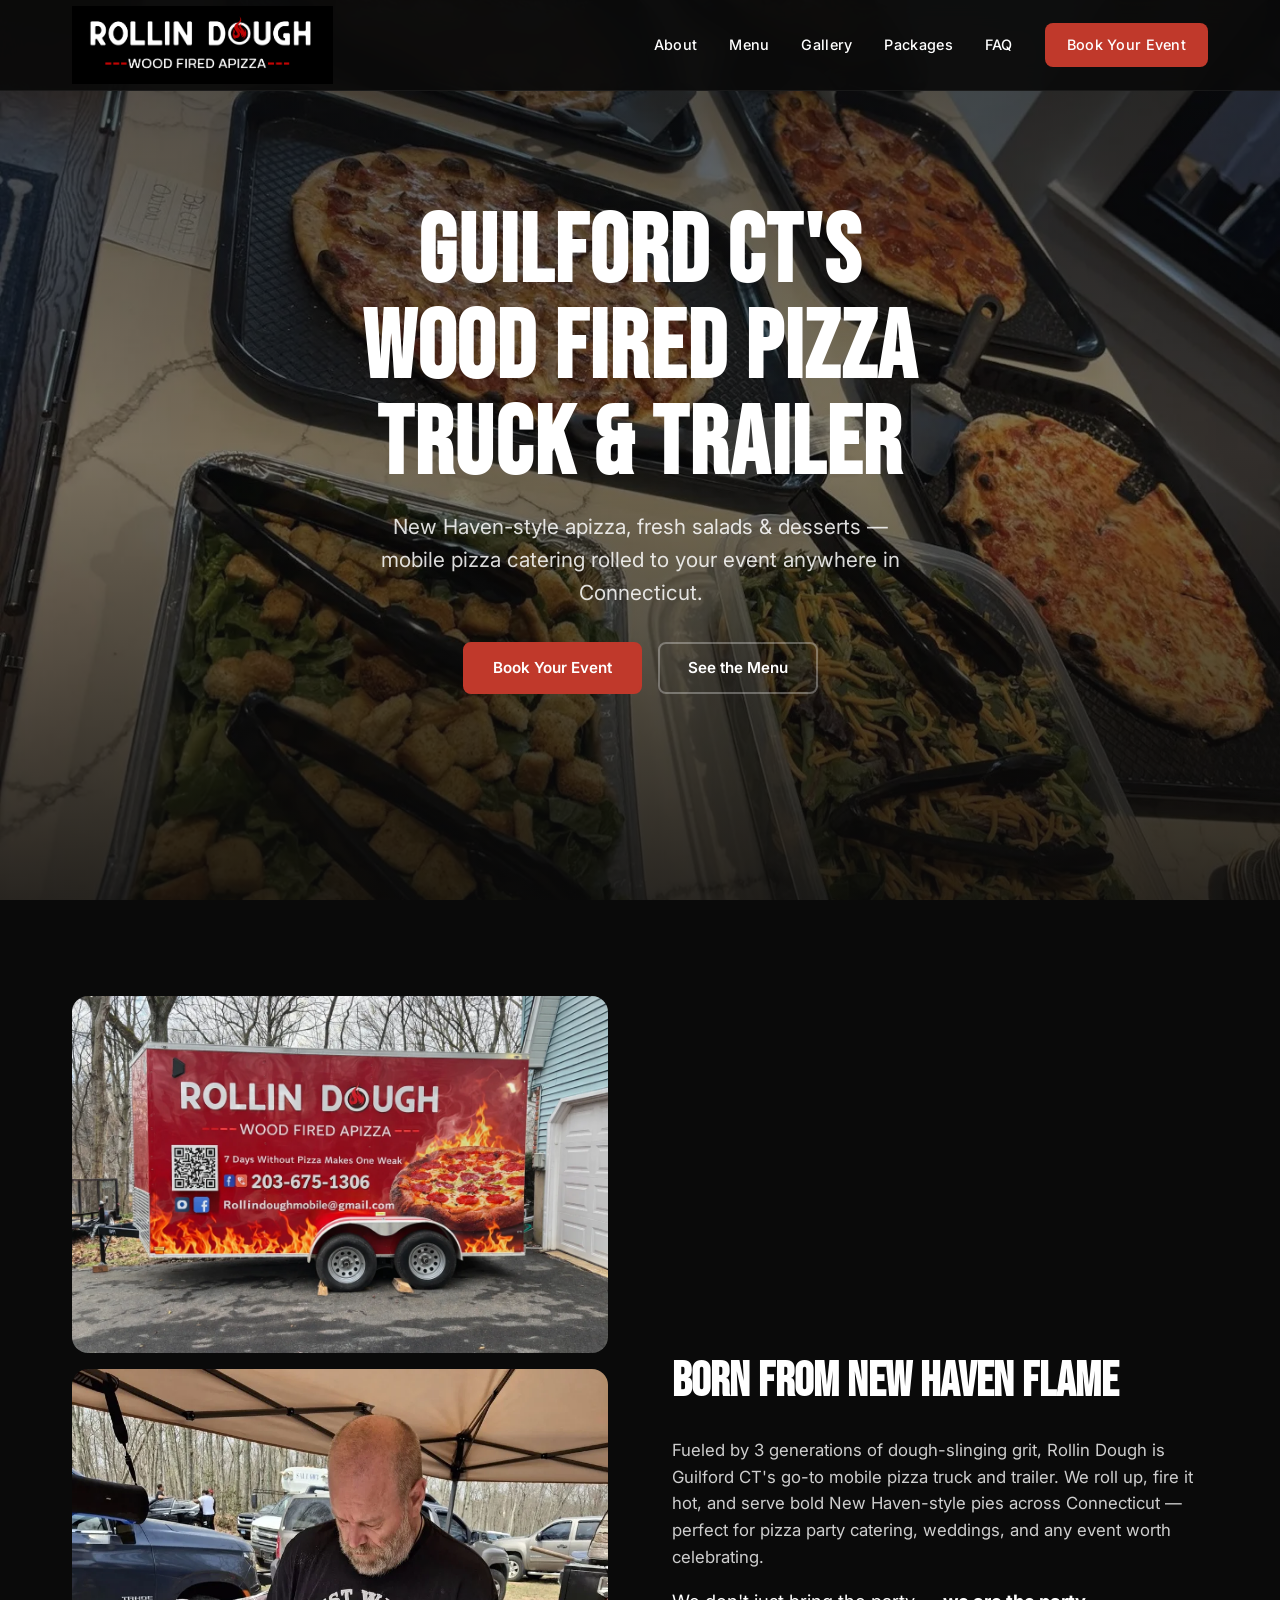
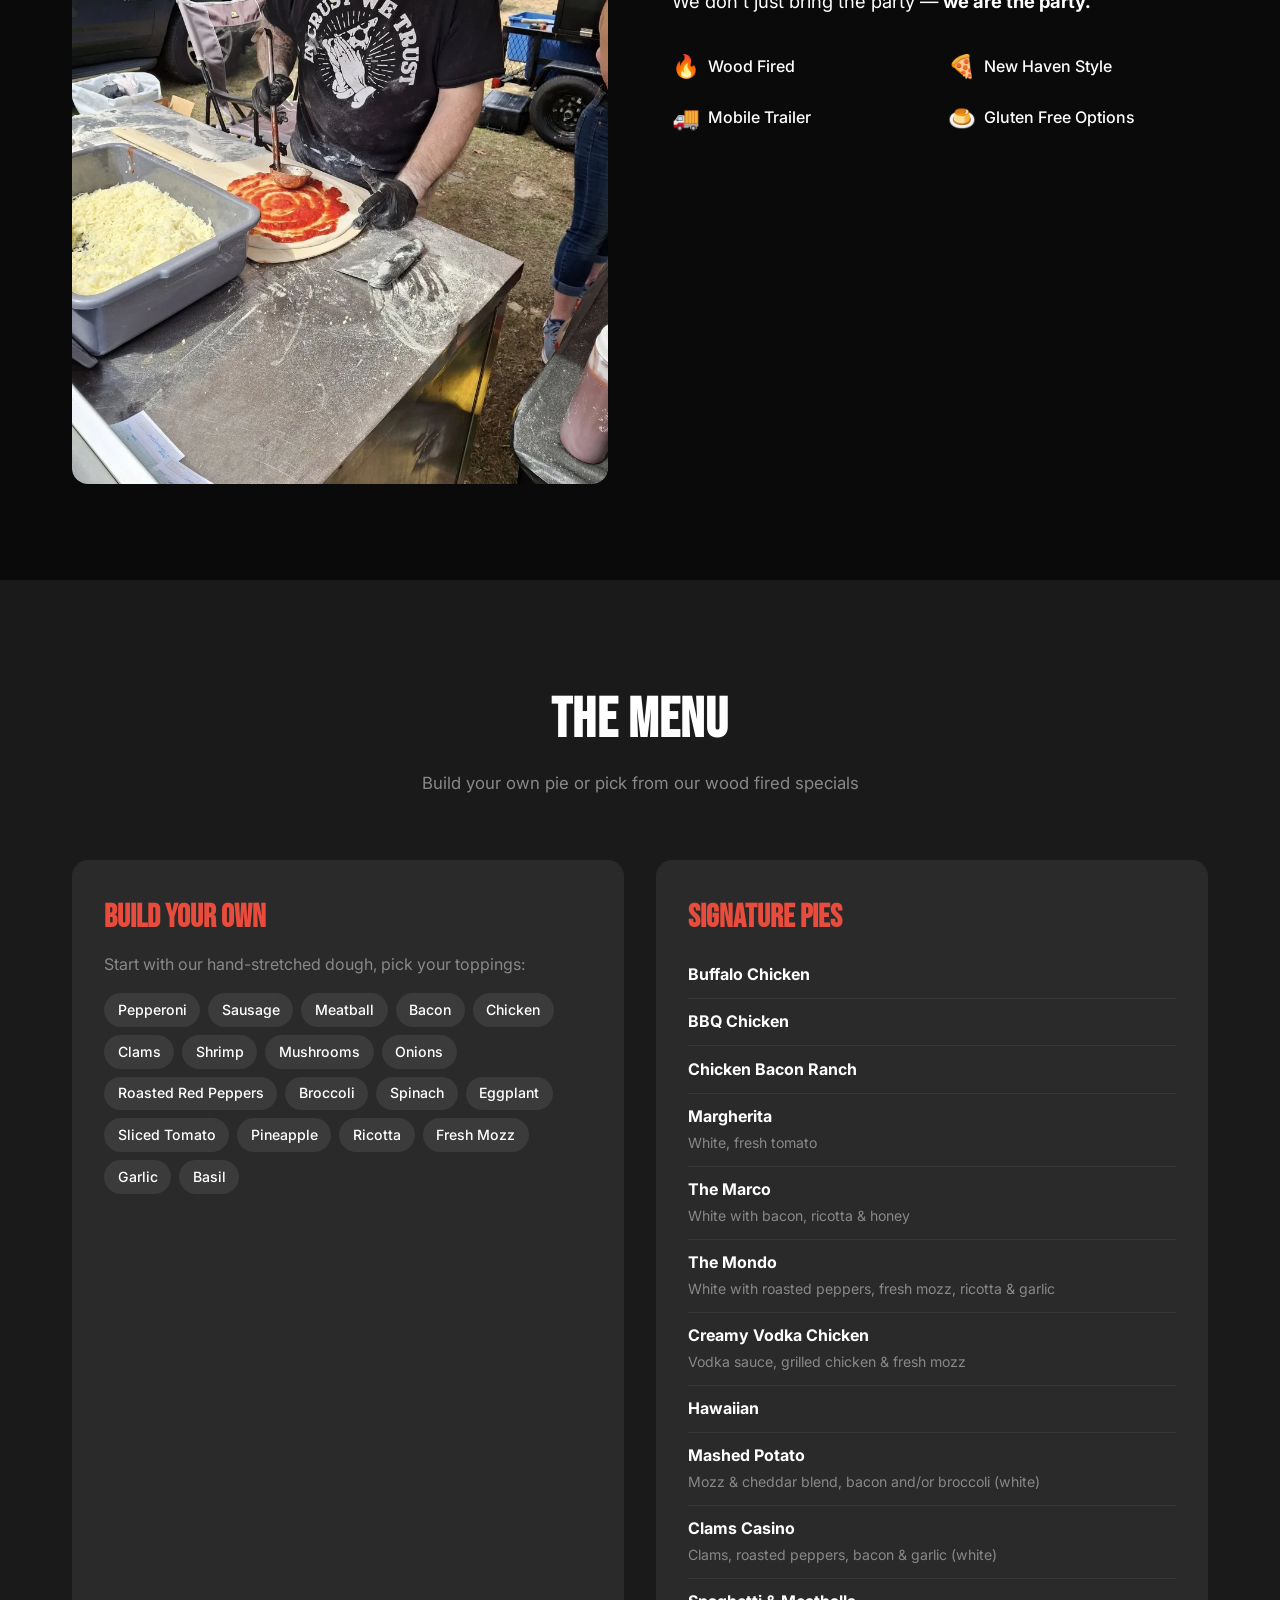
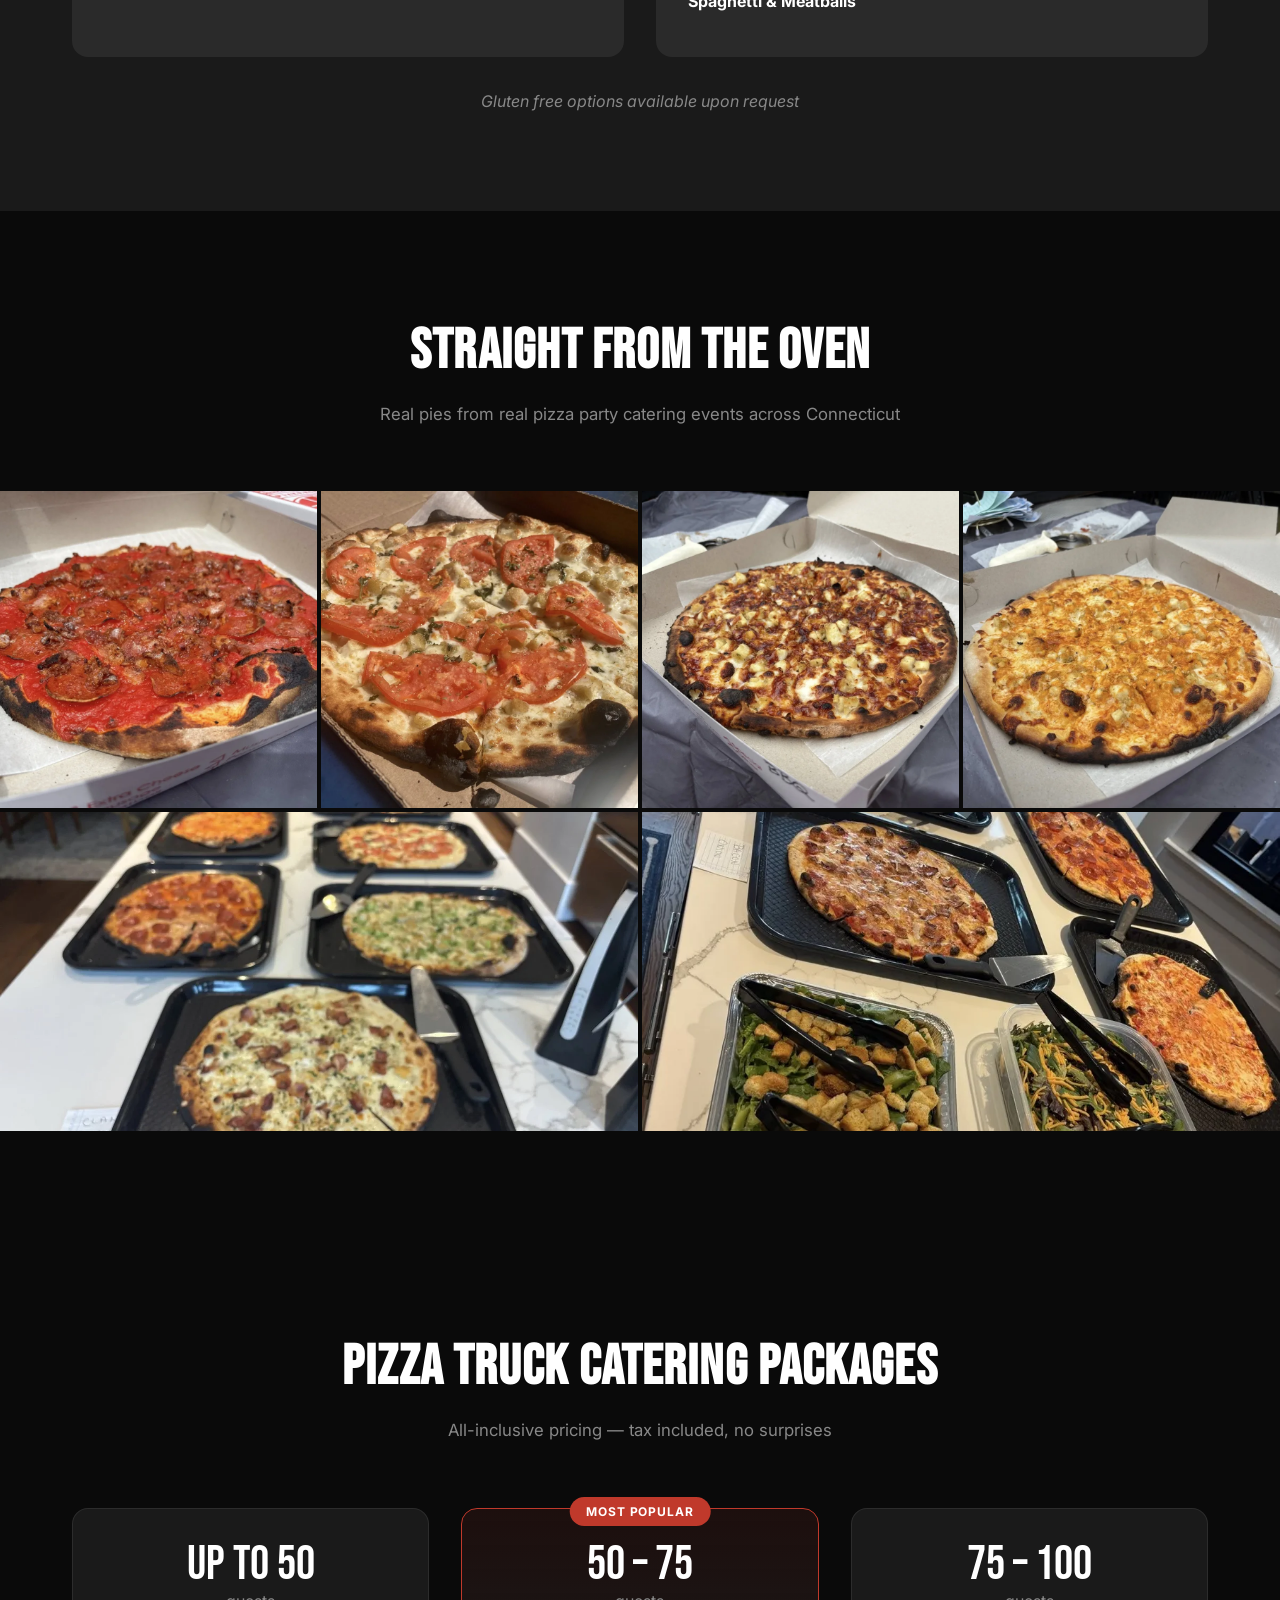
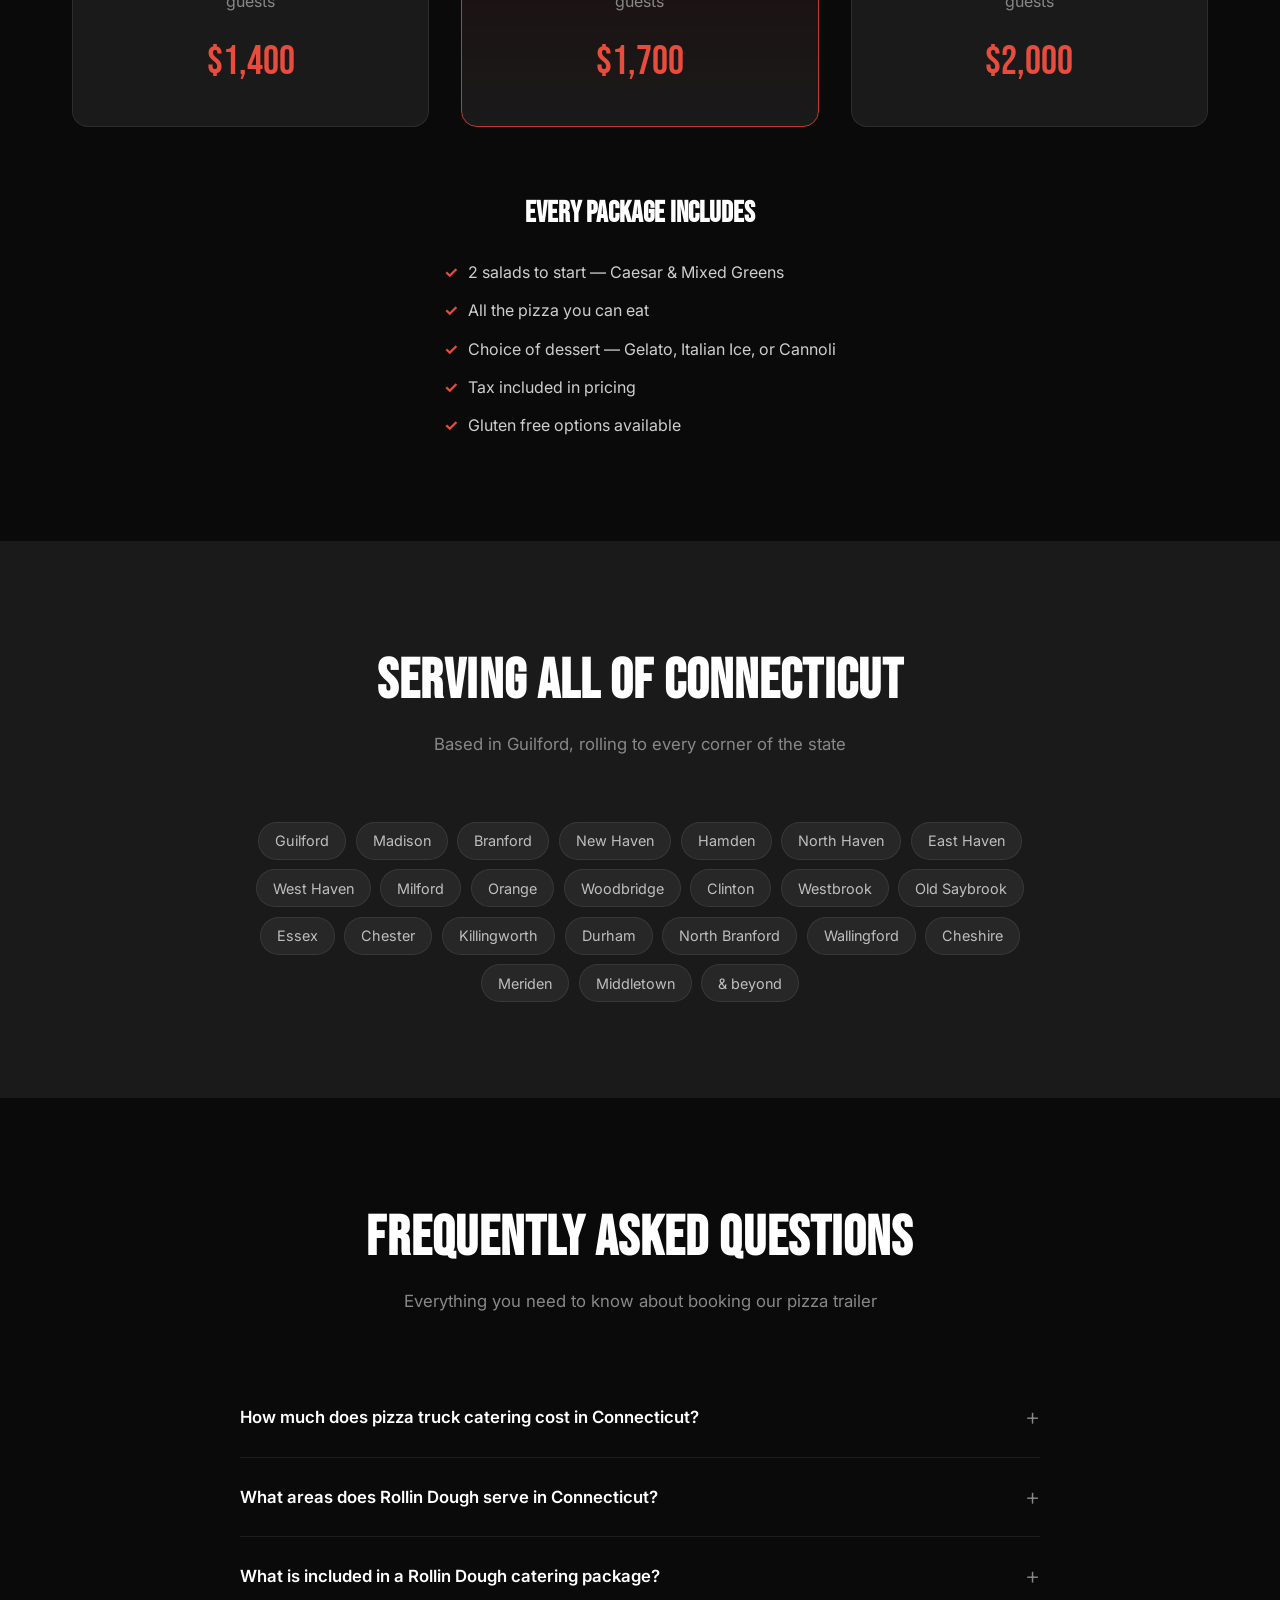
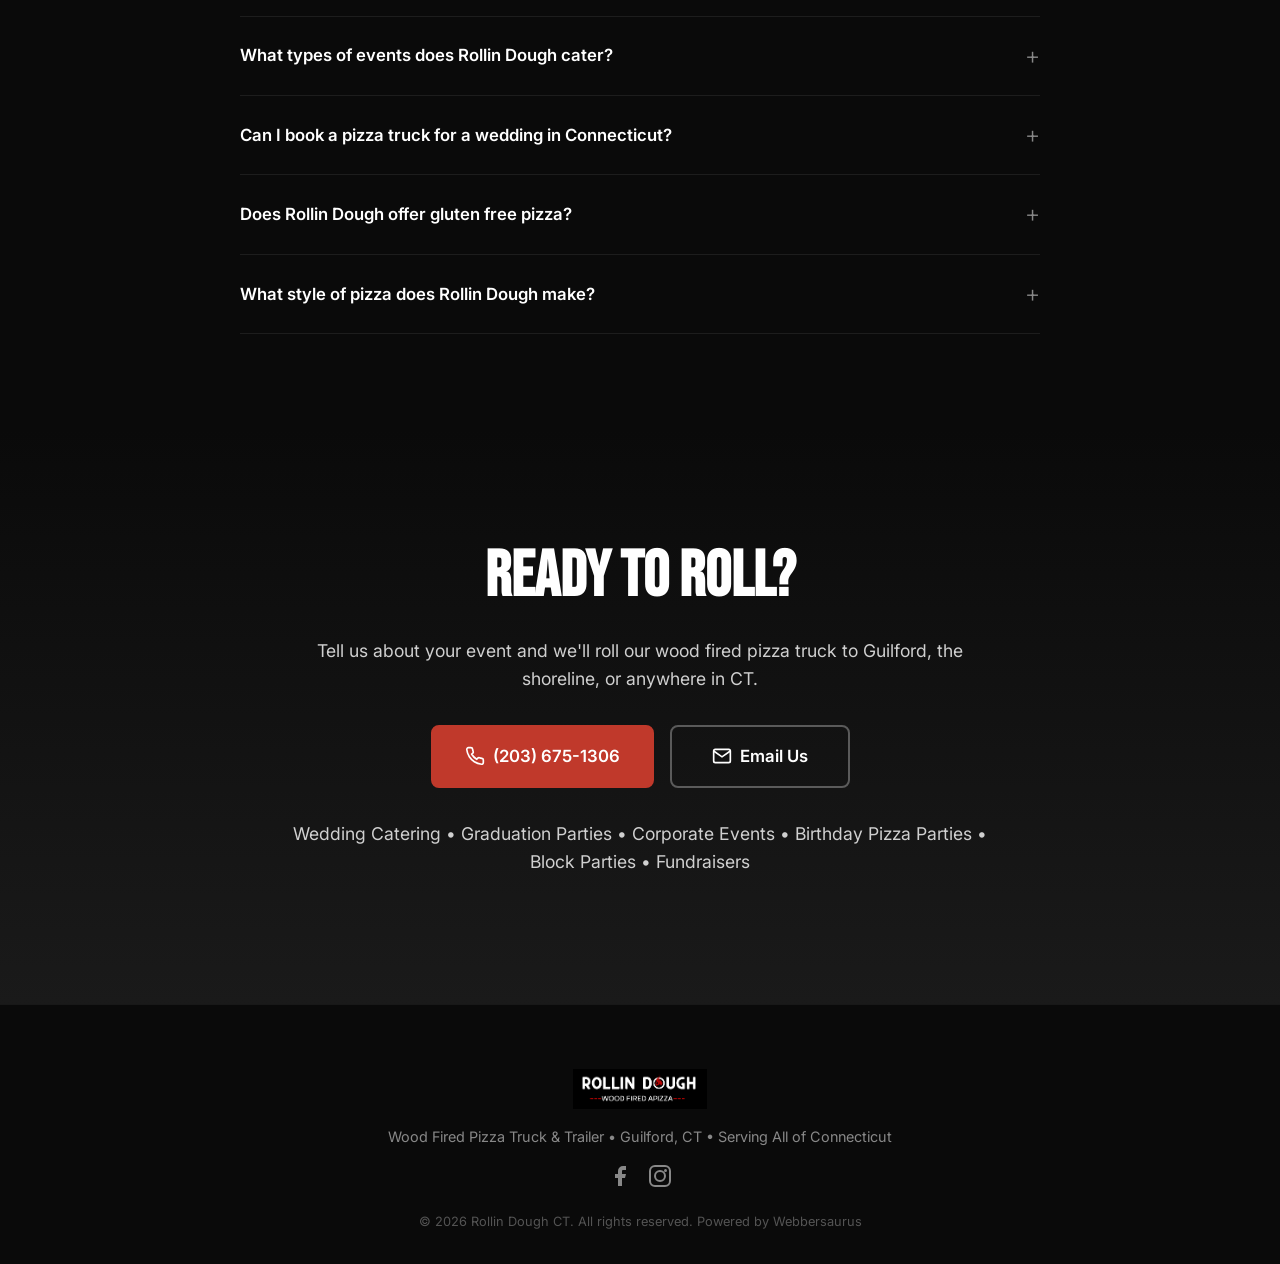
==== commit 4420e236: "Expand keyword targeting: add pizza truck, pizza party, wedding catering terms Competitor analysis (" ====
--- a/index.html
+++ b/index.html
@@ -3,18 +3,26 @@
 <head>
   <meta charset="UTF-8">
   <meta name="viewport" content="width=device-width, initial-scale=1.0">
-  <title>Pizza Trailer Guilford CT | Rollin Dough Wood Fired Apizza</title>
-  <meta name="description" content="Rollin Dough is Guilford CT's premier mobile pizza trailer. New Haven-style wood fired apizza catered to your event — weddings, parties & corporate events across Connecticut.">
-  <meta name="keywords" content="pizza trailer guilford ct, mobile pizza catering guilford, wood fired pizza trailer ct, pizza catering connecticut, apizza catering guilford">
+  <title>Pizza Truck & Trailer Catering Guilford CT | Rollin Dough Wood Fired Apizza</title>
+  <meta name="description" content="Rollin Dough is Guilford CT's mobile wood fired pizza truck & trailer. New Haven-style apizza catering for weddings, pizza parties & corporate events across Connecticut.">
+  <meta name="keywords" content="pizza trailer guilford ct, pizza truck catering ct, mobile pizza catering guilford, wood fired pizza truck ct, pizza party catering ct, new haven style pizza catering, pizza catering connecticut, food truck wedding ct, apizza catering guilford">
   <link rel="canonical" href="https://rollindoughct.com/">
 
   <!-- Open Graph -->
-  <meta property="og:title" content="Pizza Trailer Guilford CT | Rollin Dough Wood Fired Apizza">
-  <meta property="og:description" content="Mobile wood fired apizza trailer serving Guilford CT and all of Connecticut. 3 generations of New Haven pizza tradition, rolled to your door.">
+  <meta property="og:title" content="Pizza Truck & Trailer Catering Guilford CT | Rollin Dough Wood Fired Apizza">
+  <meta property="og:description" content="Mobile wood fired pizza truck & trailer serving Guilford CT and all of Connecticut. New Haven-style apizza catering for weddings, parties & events.">
   <meta property="og:type" content="website">
   <meta property="og:url" content="https://rollindoughct.com/">
-  <meta property="og:image" content="https://rollindoughct.com/images/pizza-trailer-guilford-ct.webp">
+  <meta property="og:image" content="https://rollindoughct.com/images/pizza-trailer-guilford-ct.png">
+  <meta property="og:image:width" content="1233">
+  <meta property="og:image:height" content="369">
   <meta property="og:locale" content="en_US">
+
+  <!-- Twitter Card -->
+  <meta name="twitter:card" content="summary_large_image">
+  <meta name="twitter:title" content="Pizza Truck & Trailer Catering Guilford CT | Rollin Dough Wood Fired Apizza">
+  <meta name="twitter:description" content="Mobile wood fired pizza truck & trailer serving Guilford CT and all of Connecticut. New Haven-style apizza catering for weddings, parties & events.">
+  <meta name="twitter:image" content="https://rollindoughct.com/images/pizza-trailer-guilford-ct.png">
 
   <!-- Geo Meta -->
   <meta name="geo.region" content="US-CT">
@@ -38,7 +46,7 @@
     "@type": ["FoodEstablishment", "CateringService"],
     "name": "Rollin Dough Wood Fired Apizza",
     "alternateName": "Rollin Dough CT",
-    "description": "Mobile wood fired apizza trailer serving Guilford CT and all of Connecticut. New Haven-style pizza catering for weddings, graduations, corporate events, and private parties. 3 generations of dough-slinging tradition.",
+    "description": "Mobile wood fired pizza truck and trailer serving Guilford CT and all of Connecticut. New Haven-style apizza catering for weddings, pizza parties, graduations, corporate events, and private parties. 3 generations of dough-slinging tradition.",
     "url": "https://rollindoughct.com",
     "image": [
       "https://rollindoughct.com/images/pizza-trailer-guilford-ct.webp",
@@ -173,7 +181,7 @@
   {
     "@context": "https://schema.org",
     "@type": "WebPage",
-    "name": "Pizza Trailer Guilford CT | Rollin Dough Wood Fired Apizza",
+    "name": "Pizza Truck & Trailer Catering Guilford CT | Rollin Dough Wood Fired Apizza",
     "url": "https://rollindoughct.com/",
     "speakable": {
       "@type": "SpeakableSpecification",
@@ -190,7 +198,7 @@
     "mainEntity": [
       {
         "@type": "Question",
-        "name": "How much does pizza trailer catering cost in Connecticut?",
+        "name": "How much does pizza truck catering cost in Connecticut?",
         "acceptedAnswer": {
           "@type": "Answer",
           "text": "Rollin Dough's all-inclusive pizza trailer catering packages start at $1,400 for up to 50 guests, $1,700 for 50–75 guests, and $2,000 for 75–100 guests. Every package includes 2 salads, all-you-can-eat wood fired pizza, and a choice of dessert (gelato, Italian ice, or cannoli). Tax is included in pricing."
@@ -217,7 +225,15 @@
         "name": "What types of events does Rollin Dough cater?",
         "acceptedAnswer": {
           "@type": "Answer",
-          "text": "Our mobile pizza trailer caters weddings, graduation parties, corporate events, birthday parties, block parties, fundraisers, and any private event across Connecticut. We roll up with our wood fired oven and serve fresh pies on-site."
+          "text": "Our mobile pizza truck caters weddings, graduation parties, corporate events, birthday pizza parties, block parties, fundraisers, and any private event across Connecticut. Whether it's a backyard pizza party or a 100-guest wedding, we roll up with our wood fired oven and serve fresh pies on-site."
+        }
+      },
+      {
+        "@type": "Question",
+        "name": "Can I book a pizza truck for a wedding in Connecticut?",
+        "acceptedAnswer": {
+          "@type": "Answer",
+          "text": "Absolutely! Food truck wedding catering is one of our most popular bookings. Our wood fired pizza truck adds a unique, memorable experience to your big day. Guests love watching their pies come straight from the oven. We serve weddings across Connecticut — from shoreline venues in Guilford and Madison to inland locations in Cheshire and Wallingford."
         }
       },
       {
@@ -246,7 +262,7 @@
   <header class="site-header">
     <nav class="nav-container">
       <a href="#" class="nav-logo">
-        <img src="images/logo.png" alt="Rollin Dough Wood Fired Apizza - Pizza Trailer Guilford CT" width="261" height="78">
+        <img src="images/logo.png" alt="Rollin Dough Wood Fired Apizza - Pizza Truck and Trailer Catering Guilford CT" width="261" height="78">
       </a>
       <button class="nav-toggle" aria-label="Toggle navigation" aria-expanded="false">
         <span></span><span></span><span></span>
@@ -266,8 +282,8 @@
   <section class="hero" id="hero">
     <div class="hero__overlay"></div>
     <div class="hero__content">
-      <h1>Guilford CT's<br>Wood Fired Pizza Trailer</h1>
-      <p>New Haven-style apizza, fresh salads &amp; desserts — rolled to your event anywhere in Connecticut.</p>
+      <h1>Guilford CT's<br>Wood Fired Pizza Truck &amp; Trailer</h1>
+      <p>New Haven-style apizza, fresh salads &amp; desserts — mobile pizza catering rolled to your event anywhere in Connecticut.</p>
       <div class="hero__cta">
         <a href="#contact" class="btn btn--primary">Book Your Event</a>
         <a href="#menu" class="btn btn--outline">See the Menu</a>
@@ -285,7 +301,7 @@
         </div>
         <div class="about__text">
           <h2>Born from New Haven Flame</h2>
-          <p>Fueled by 3 generations of dough-slinging grit, Rollin Dough is Guilford CT's go-to mobile pizza trailer. We roll up, fire it hot, and serve bold wood-fired pies across Connecticut — salad cups crisp, desserts craveable.</p>
+          <p>Fueled by 3 generations of dough-slinging grit, Rollin Dough is Guilford CT's go-to mobile pizza truck and trailer. We roll up, fire it hot, and serve bold New Haven-style pies across Connecticut — perfect for pizza party catering, weddings, and any event worth celebrating.</p>
           <p class="about__tagline">We don't just bring the party — <strong>we are the party.</strong></p>
           <div class="about__features">
             <div class="feature">
@@ -399,7 +415,7 @@
   <section class="section gallery" id="gallery">
     <div class="container">
       <h2 class="section__title">Straight from the Oven</h2>
-      <p class="section__subtitle">Real pies from real events across Connecticut</p>
+      <p class="section__subtitle">Real pies from real pizza party catering events across Connecticut</p>
     </div>
     <div class="gallery__grid">
       <div class="gallery__item">
@@ -415,10 +431,10 @@
         <img src="images/white-garlic-pie.webp" alt="White garlic pizza with fresh mozzarella from Guilford CT pizza catering" width="600" height="450" loading="lazy">
       </div>
       <div class="gallery__item gallery__item--wide">
-        <img src="images/pizza-spread.webp" alt="Rollin Dough catering spread with multiple wood fired pizzas at Connecticut event" width="800" height="600" loading="lazy">
+        <img src="images/pizza-spread.webp" alt="Rollin Dough pizza truck catering spread with multiple wood fired pizzas at Connecticut event" width="800" height="600" loading="lazy">
       </div>
       <div class="gallery__item gallery__item--wide">
-        <img src="images/catering-spread.webp" alt="Full pizza trailer catering layout with pies and fresh salads in Guilford CT" width="800" height="600" loading="lazy">
+        <img src="images/catering-spread.webp" alt="Full pizza party catering layout with wood fired pies and fresh salads in Guilford CT" width="800" height="600" loading="lazy">
       </div>
     </div>
   </section>
@@ -426,7 +442,7 @@
   <!-- Packages -->
   <section class="section packages" id="packages">
     <div class="container">
-      <h2 class="section__title">Catering Packages</h2>
+      <h2 class="section__title">Pizza Truck Catering Packages</h2>
       <p class="section__subtitle">All-inclusive pricing — tax included, no surprises</p>
 
       <div class="packages__grid">
@@ -502,8 +518,8 @@
       <p class="section__subtitle">Everything you need to know about booking our pizza trailer</p>
       <div class="faq__list">
         <details class="faq__item">
-          <summary>How much does pizza trailer catering cost in Connecticut?</summary>
-          <p>Our all-inclusive packages start at <strong>$1,400 for up to 50 guests</strong>, $1,700 for 50–75 guests, and $2,000 for 75–100 guests. Every package includes 2 salads, all-you-can-eat wood fired pizza, and a choice of dessert (gelato, Italian ice, or cannoli). Tax is included in pricing.</p>
+          <summary>How much does pizza truck catering cost in Connecticut?</summary>
+          <p>Our all-inclusive pizza trailer catering packages start at <strong>$1,400 for up to 50 guests</strong>, $1,700 for 50–75 guests, and $2,000 for 75–100 guests. Every package includes 2 salads, all-you-can-eat wood fired pizza, and a choice of dessert (gelato, Italian ice, or cannoli). Tax is included in pricing.</p>
         </details>
         <details class="faq__item">
           <summary>What areas does Rollin Dough serve in Connecticut?</summary>
@@ -515,7 +531,11 @@
         </details>
         <details class="faq__item">
           <summary>What types of events does Rollin Dough cater?</summary>
-          <p>Our mobile pizza trailer caters <strong>weddings, graduation parties, corporate events, birthday parties, block parties, fundraisers</strong>, and any private event across Connecticut. We roll up with our wood fired oven and serve fresh pies on-site.</p>
+          <p>Our mobile pizza truck caters <strong>weddings, graduation parties, corporate events, birthday pizza parties, block parties, fundraisers</strong>, and any private event across Connecticut. Whether it's a backyard pizza party or a 100-guest wedding, we roll up with our wood fired oven and serve fresh pies on-site.</p>
+        </details>
+        <details class="faq__item">
+          <summary>Can I book a pizza truck for a wedding in Connecticut?</summary>
+          <p>Absolutely! <strong>Food truck wedding catering</strong> is one of our most popular bookings. Our wood fired pizza truck adds a unique, memorable experience to your big day. Guests love watching their pies come straight from the oven. We serve weddings across Connecticut — from shoreline venues in Guilford and Madison to inland locations in Cheshire and Wallingford.</p>
         </details>
         <details class="faq__item">
           <summary>Does Rollin Dough offer gluten free pizza?</summary>
@@ -534,7 +554,7 @@
     <div class="container">
       <div class="contact__inner">
         <h2>Ready to Roll?</h2>
-        <p>Tell us about your event and we'll bring the fire to Guilford, the shoreline, or anywhere in CT.</p>
+        <p>Tell us about your event and we'll roll our wood fired pizza truck to Guilford, the shoreline, or anywhere in CT.</p>
         <div class="contact__methods">
           <a href="tel:+12036751306" class="btn btn--primary btn--lg contact__btn">
             <svg width="20" height="20" viewBox="0 0 24 24" fill="none" stroke="currentColor" stroke-width="2" aria-hidden="true"><path d="M22 16.92v3a2 2 0 01-2.18 2 19.79 19.79 0 01-8.63-3.07 19.5 19.5 0 01-6-6 19.79 19.79 0 01-3.07-8.67A2 2 0 014.11 2h3a2 2 0 012 1.72c.127.96.361 1.903.7 2.81a2 2 0 01-.45 2.11L8.09 9.91a16 16 0 006 6l1.27-1.27a2 2 0 012.11-.45c.907.339 1.85.573 2.81.7A2 2 0 0122 16.92z"/></svg>
@@ -545,7 +565,7 @@
             Email Us
           </a>
         </div>
-        <p class="contact__events">Weddings &bull; Graduations &bull; Corporate Events &bull; Birthday Parties &bull; Block Parties &bull; Fundraisers</p>
+        <p class="contact__events">Wedding Catering &bull; Graduation Parties &bull; Corporate Events &bull; Birthday Pizza Parties &bull; Block Parties &bull; Fundraisers</p>
       </div>
     </div>
   </section>
@@ -554,7 +574,7 @@
   <footer class="site-footer">
     <div class="container">
       <img src="images/logo.png" alt="Rollin Dough" class="footer__logo" width="134" height="40">
-      <p class="footer__tagline">Wood Fired Apizza Trailer &bull; Guilford, CT &bull; Serving All of Connecticut</p>
+      <p class="footer__tagline">Wood Fired Pizza Truck &amp; Trailer &bull; Guilford, CT &bull; Serving All of Connecticut</p>
       <div class="footer__social">
         <a href="https://www.facebook.com/rollindoughct" target="_blank" rel="noopener noreferrer" aria-label="Rollin Dough on Facebook">
           <svg width="24" height="24" viewBox="0 0 24 24" fill="currentColor"><path d="M18 2h-3a5 5 0 00-5 5v3H7v4h3v8h4v-8h3l1-4h-4V7a1 1 0 011-1h3z"/></svg>
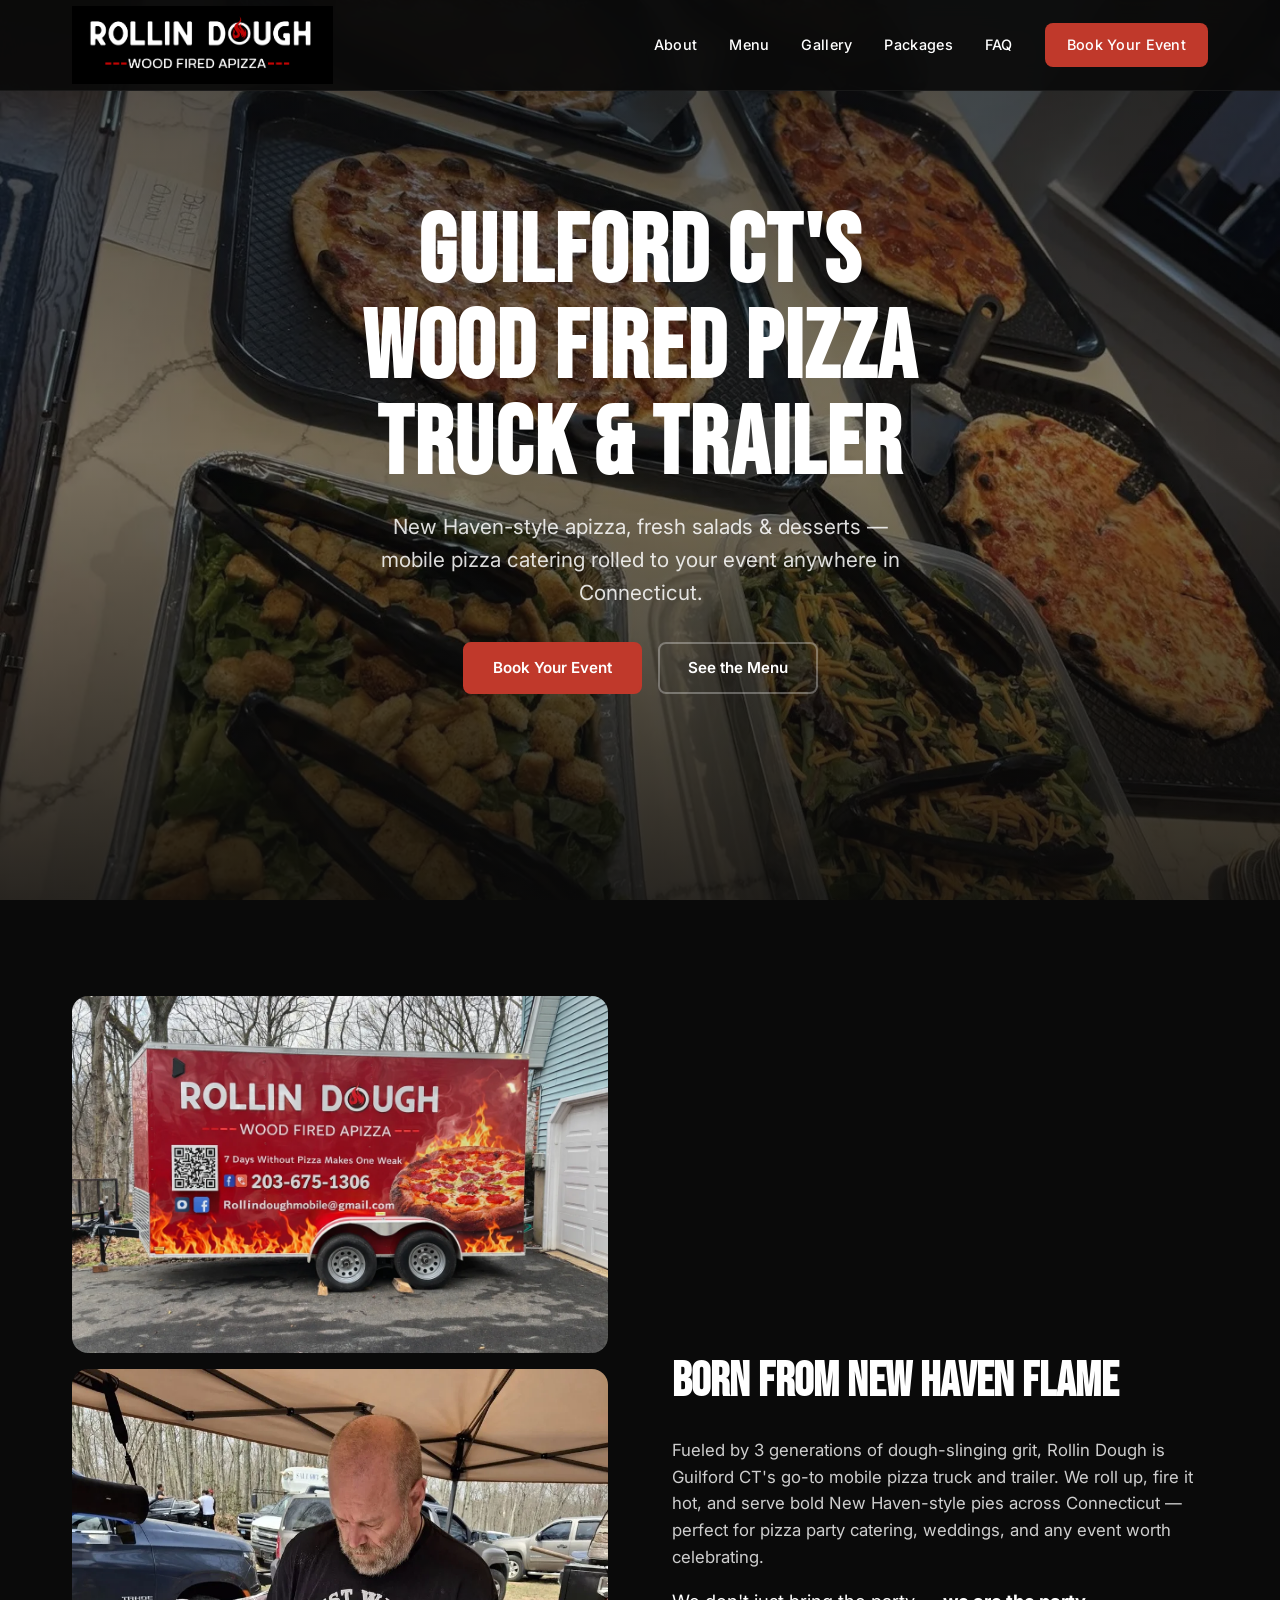
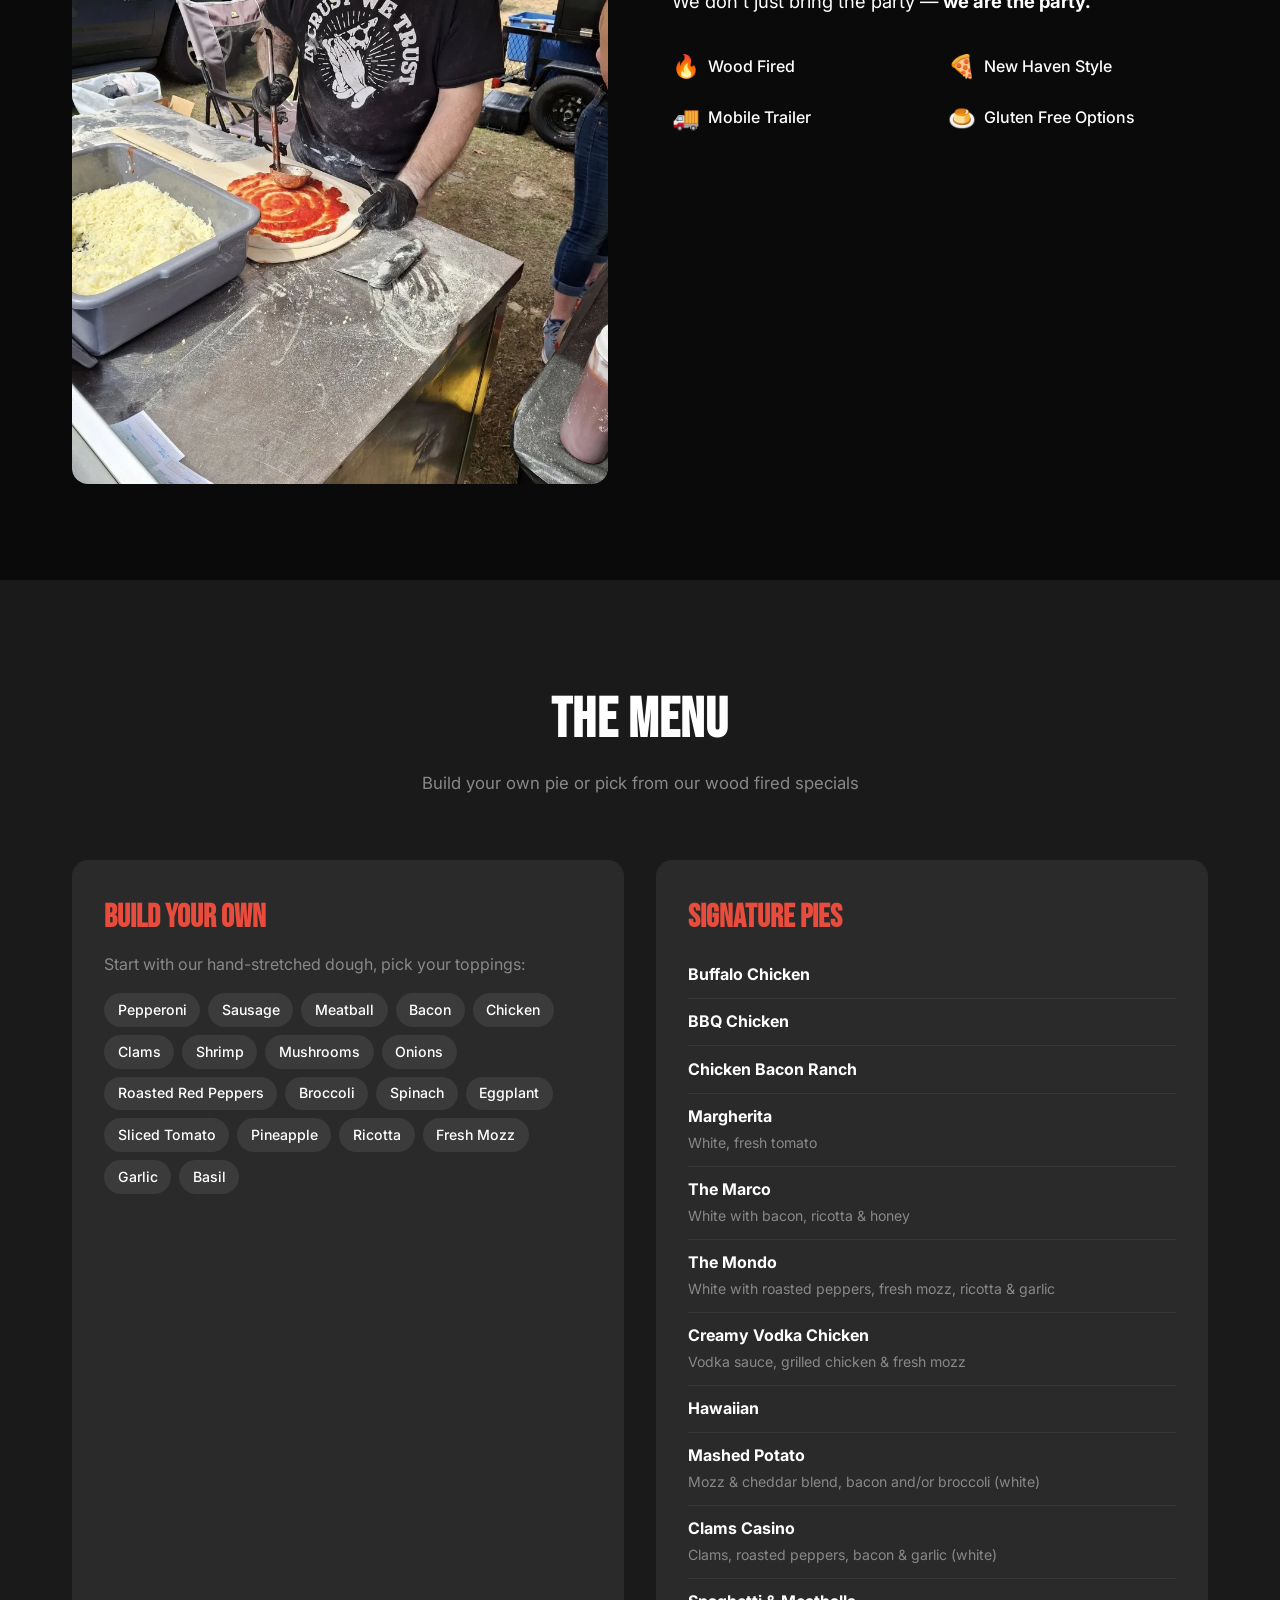
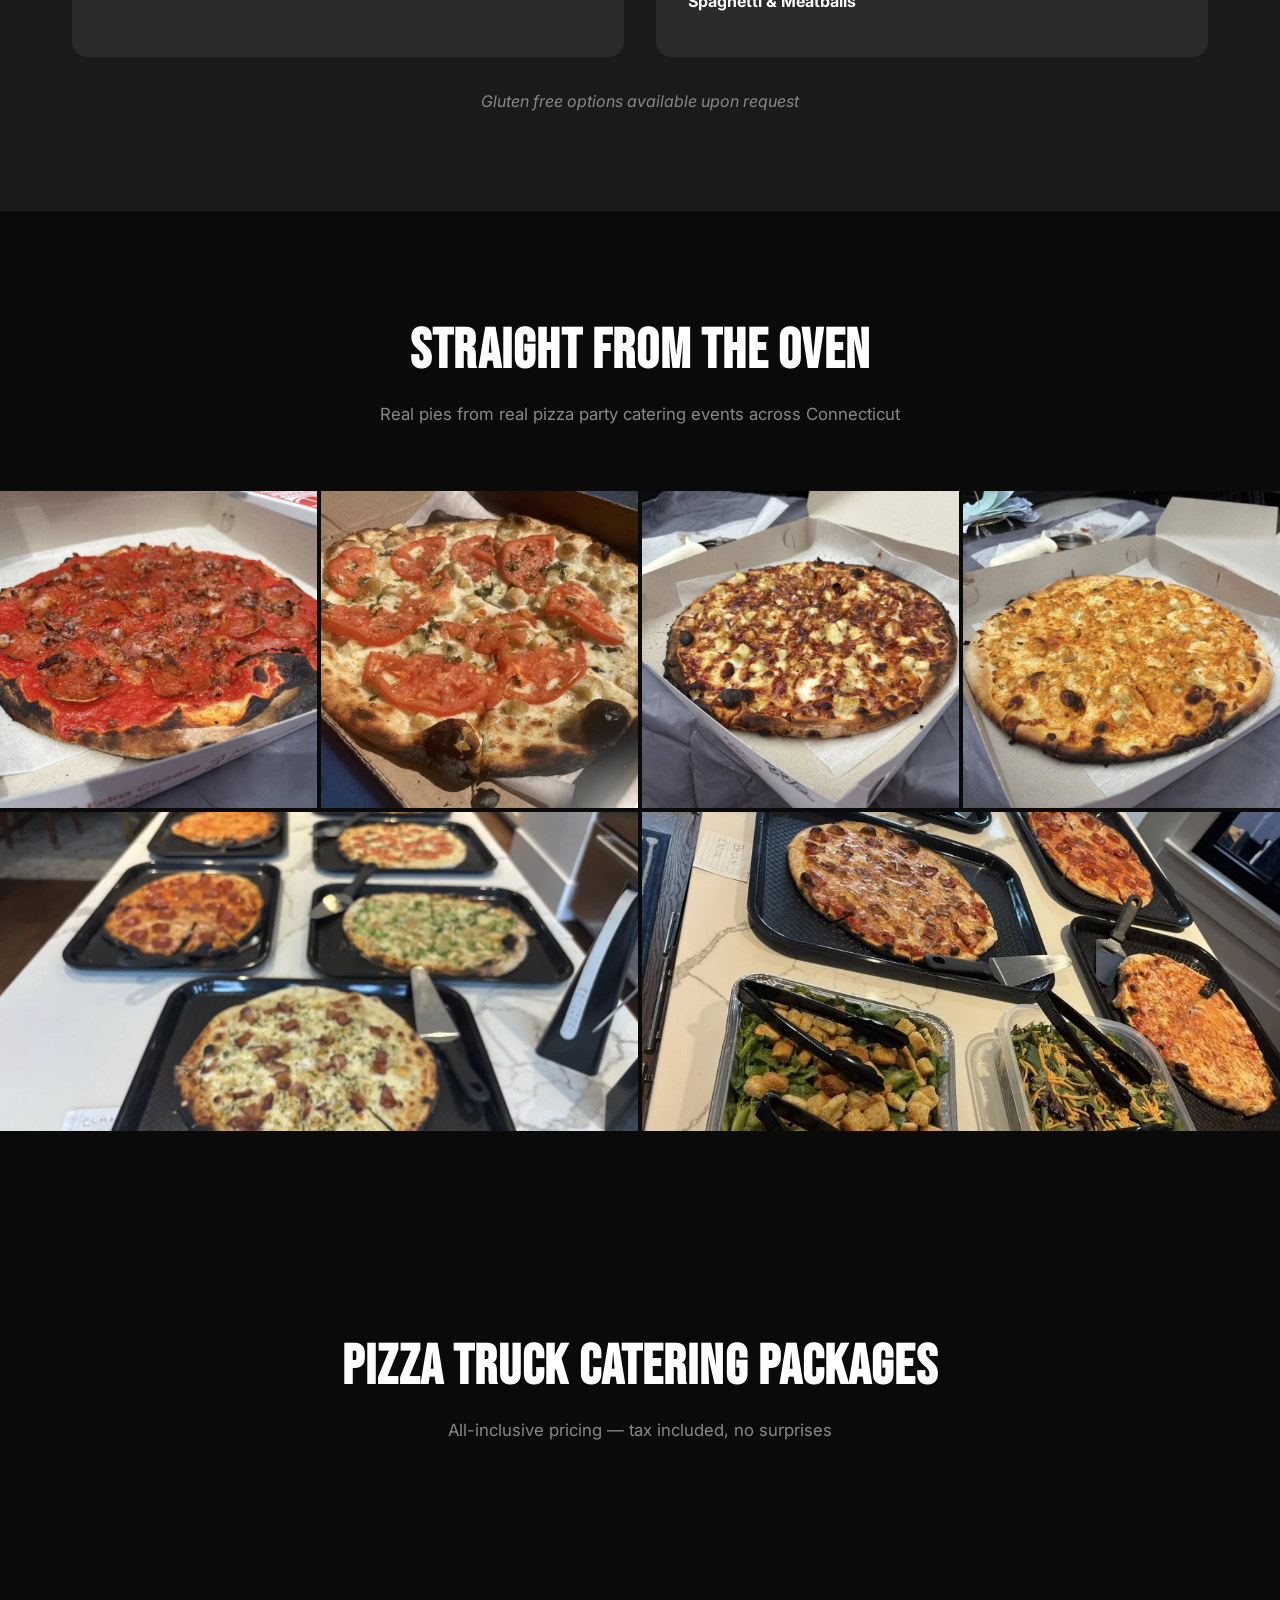
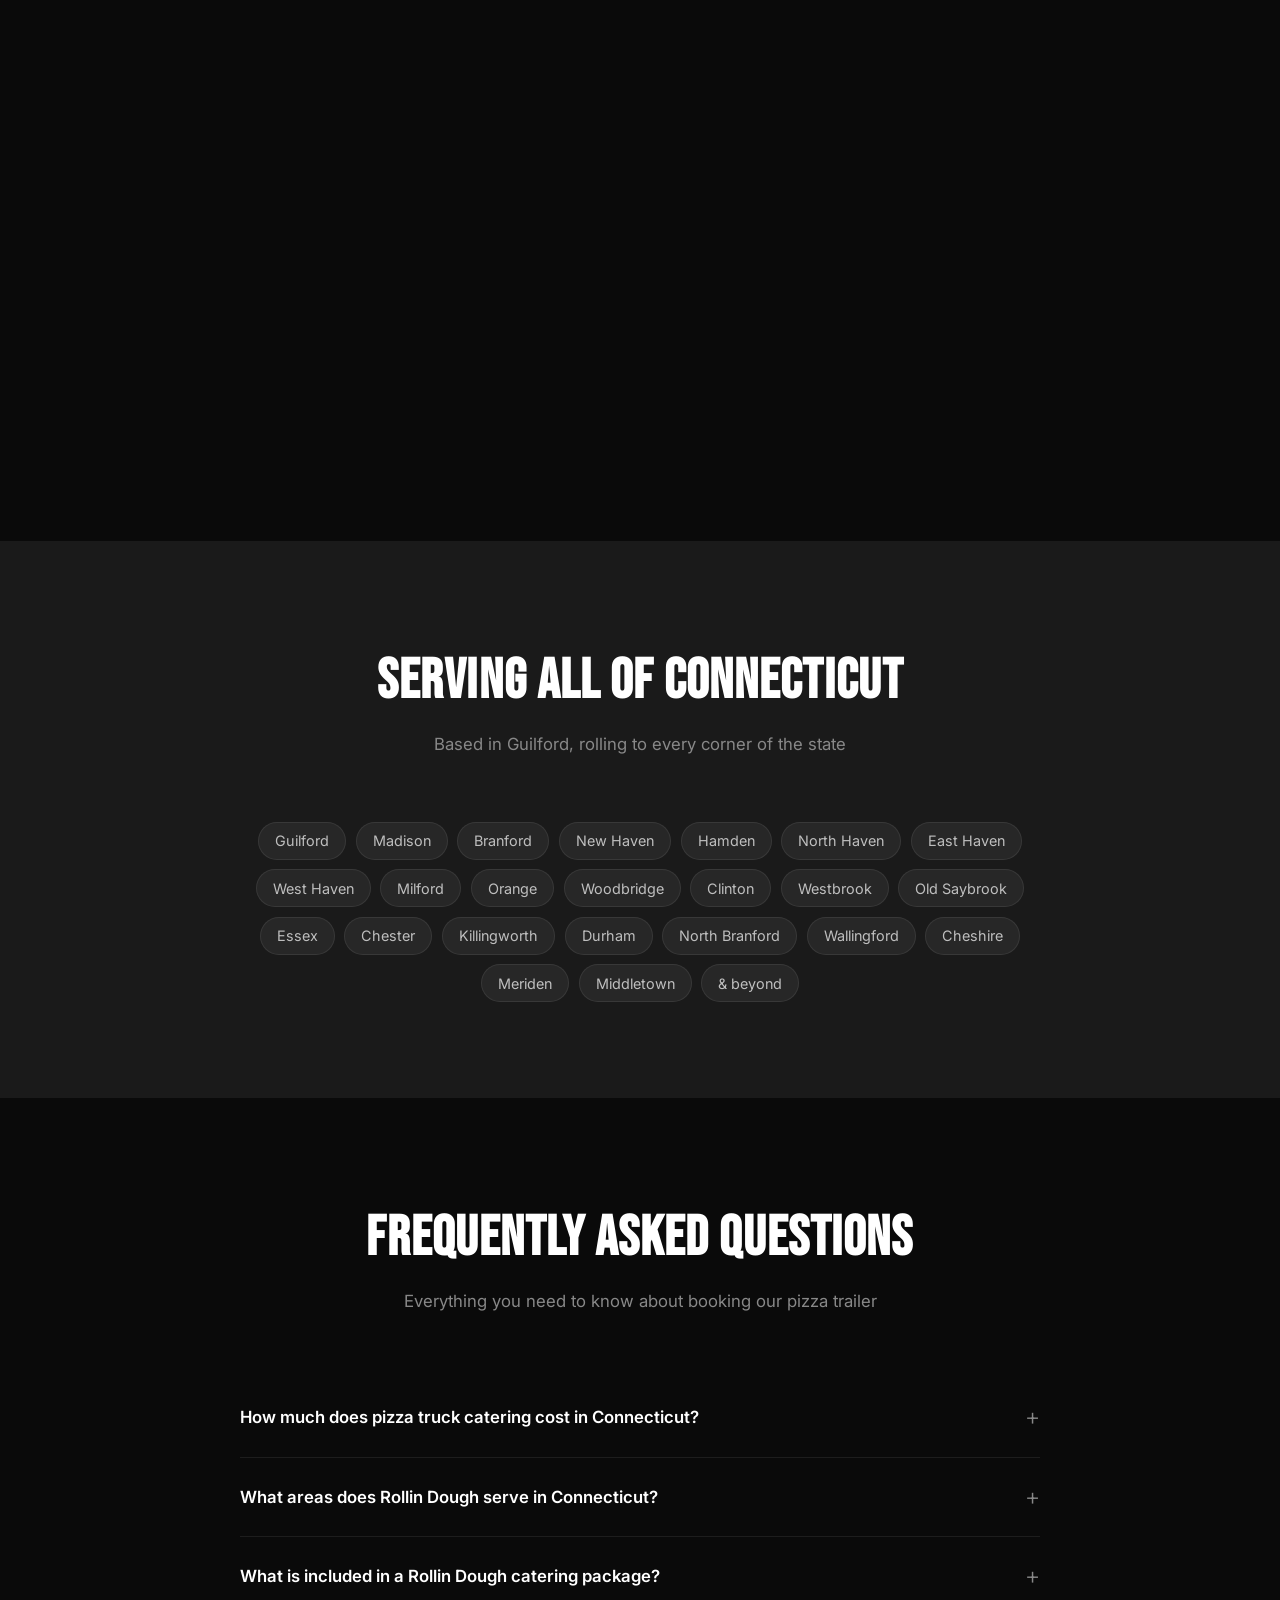
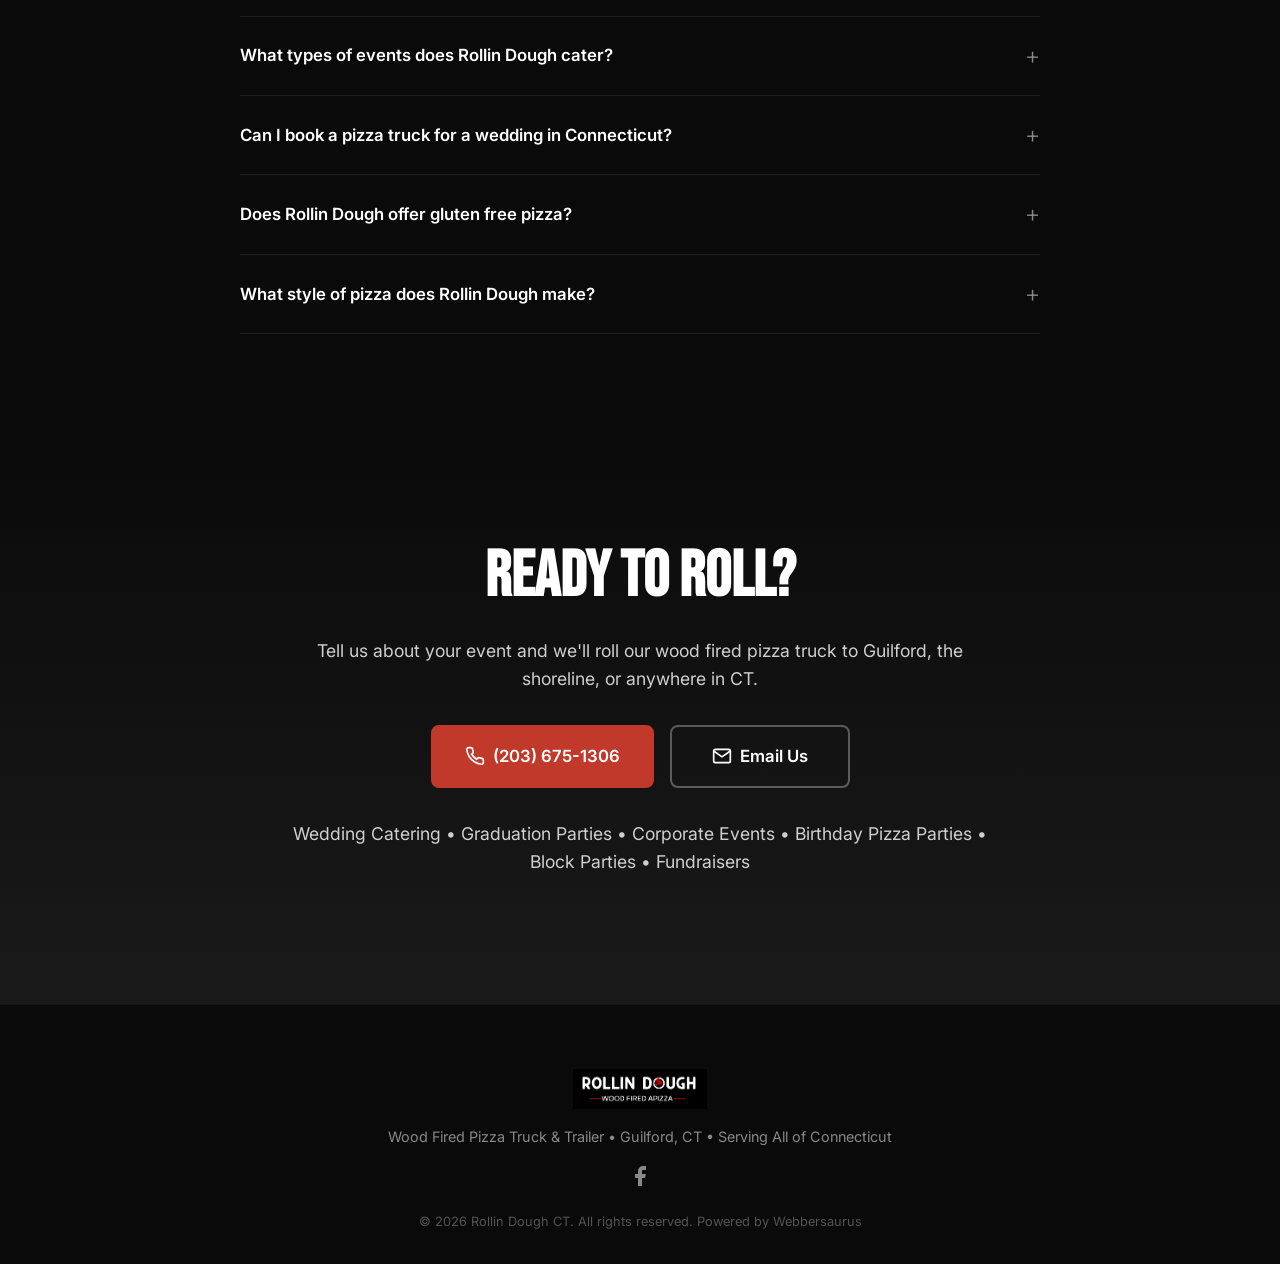
==== commit 4710defe: "Remove Instagram link from footer and schema Co-Authored-By: Claude Opus 4.6 (1M context) <noreply@a" ====
--- a/index.html
+++ b/index.html
@@ -170,8 +170,7 @@
       ]
     },
     "sameAs": [
-      "https://www.facebook.com/rollindoughct",
-      "https://www.instagram.com/rollindoughct"
+      "https://www.facebook.com/p/Rollin-Dough-Mobile-Wood-Fired-Apizza-61577472990517/"
     ]
   }
   </script>
@@ -576,11 +575,8 @@
       <img src="images/logo.png" alt="Rollin Dough" class="footer__logo" width="134" height="40">
       <p class="footer__tagline">Wood Fired Pizza Truck &amp; Trailer &bull; Guilford, CT &bull; Serving All of Connecticut</p>
       <div class="footer__social">
-        <a href="https://www.facebook.com/rollindoughct" target="_blank" rel="noopener noreferrer" aria-label="Rollin Dough on Facebook">
+        <a href="https://www.facebook.com/p/Rollin-Dough-Mobile-Wood-Fired-Apizza-61577472990517/" target="_blank" rel="noopener noreferrer" aria-label="Rollin Dough on Facebook">
           <svg width="24" height="24" viewBox="0 0 24 24" fill="currentColor"><path d="M18 2h-3a5 5 0 00-5 5v3H7v4h3v8h4v-8h3l1-4h-4V7a1 1 0 011-1h3z"/></svg>
-        </a>
-        <a href="https://www.instagram.com/rollindoughct" target="_blank" rel="noopener noreferrer" aria-label="Rollin Dough on Instagram">
-          <svg width="24" height="24" viewBox="0 0 24 24" fill="none" stroke="currentColor" stroke-width="2"><rect x="2" y="2" width="20" height="20" rx="5"/><circle cx="12" cy="12" r="5"/><circle cx="17.5" cy="6.5" r="1.5" fill="currentColor" stroke="none"/></svg>
         </a>
       </div>
       <p class="footer__copy">&copy; 2026 Rollin Dough CT. All rights reserved. Powered by <a href="https://webbersaur.us" target="_blank" rel="noopener noreferrer">Webbersaurus</a></p>
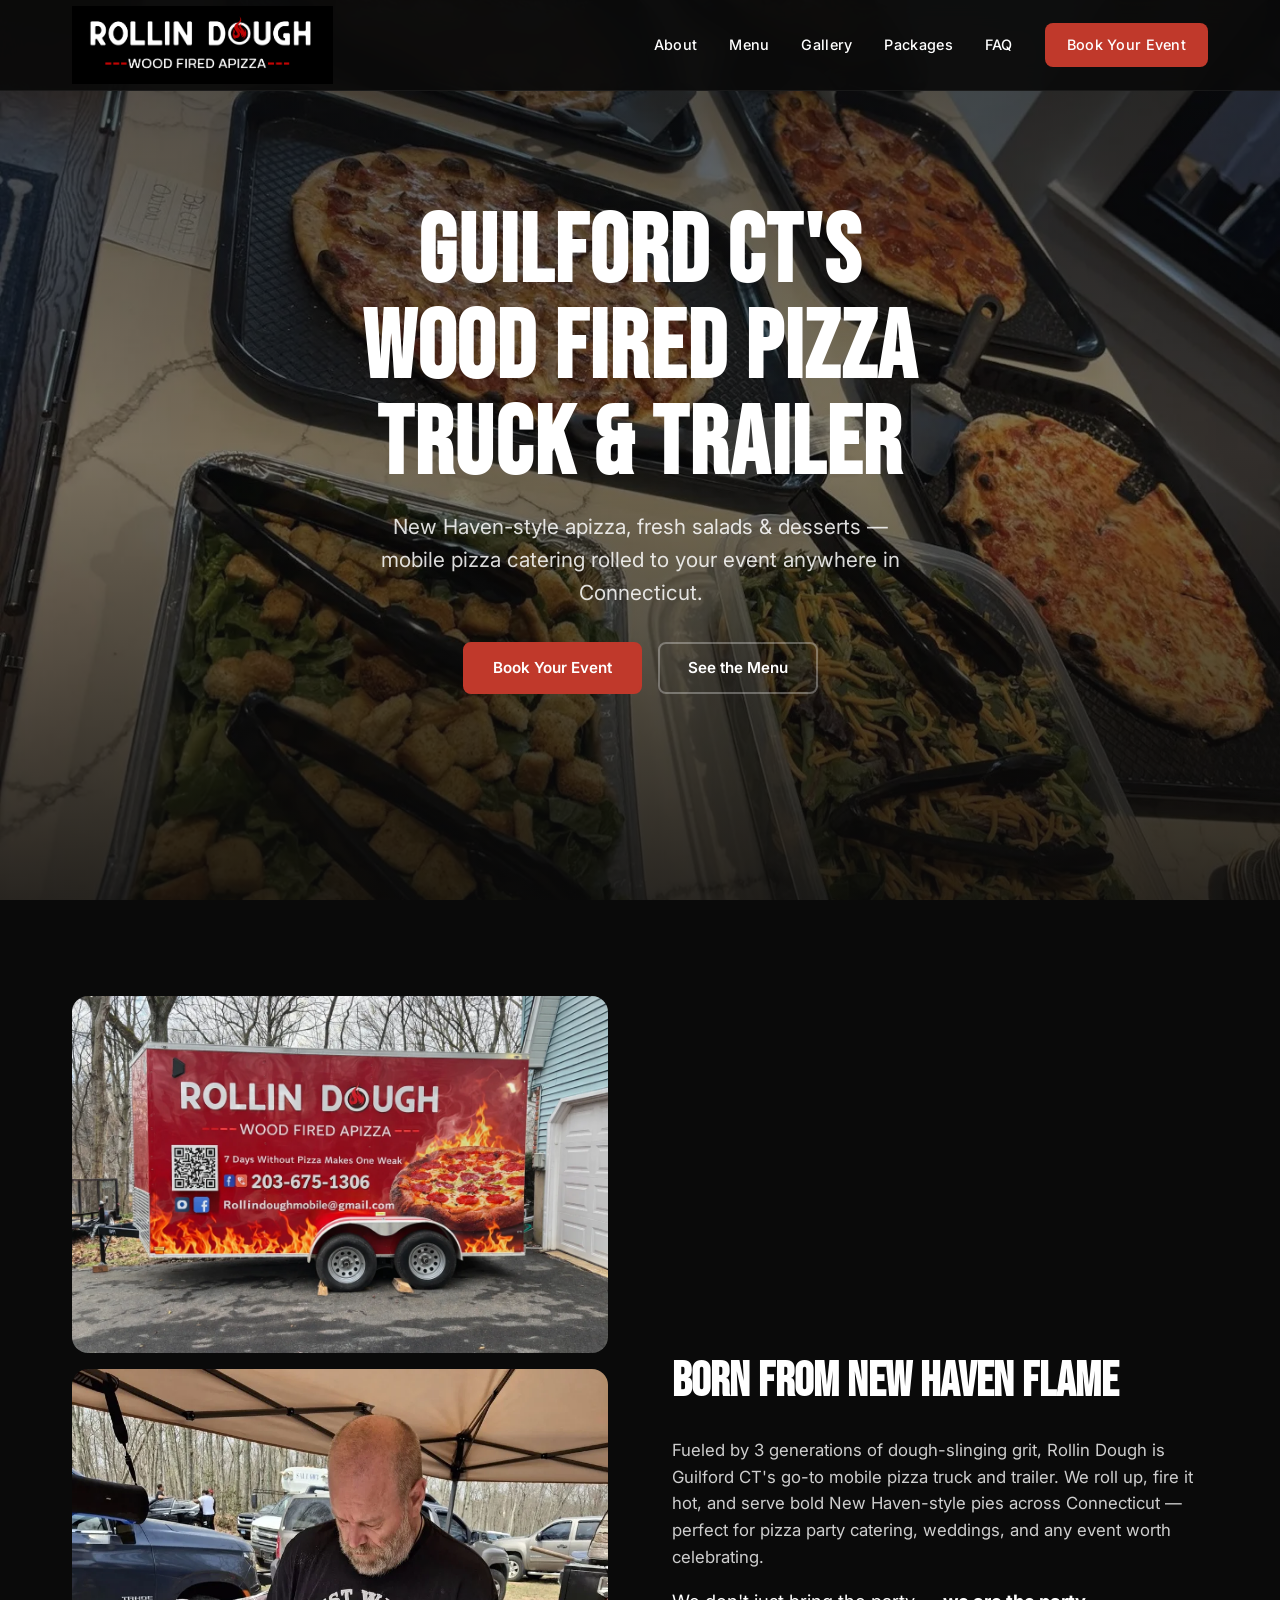
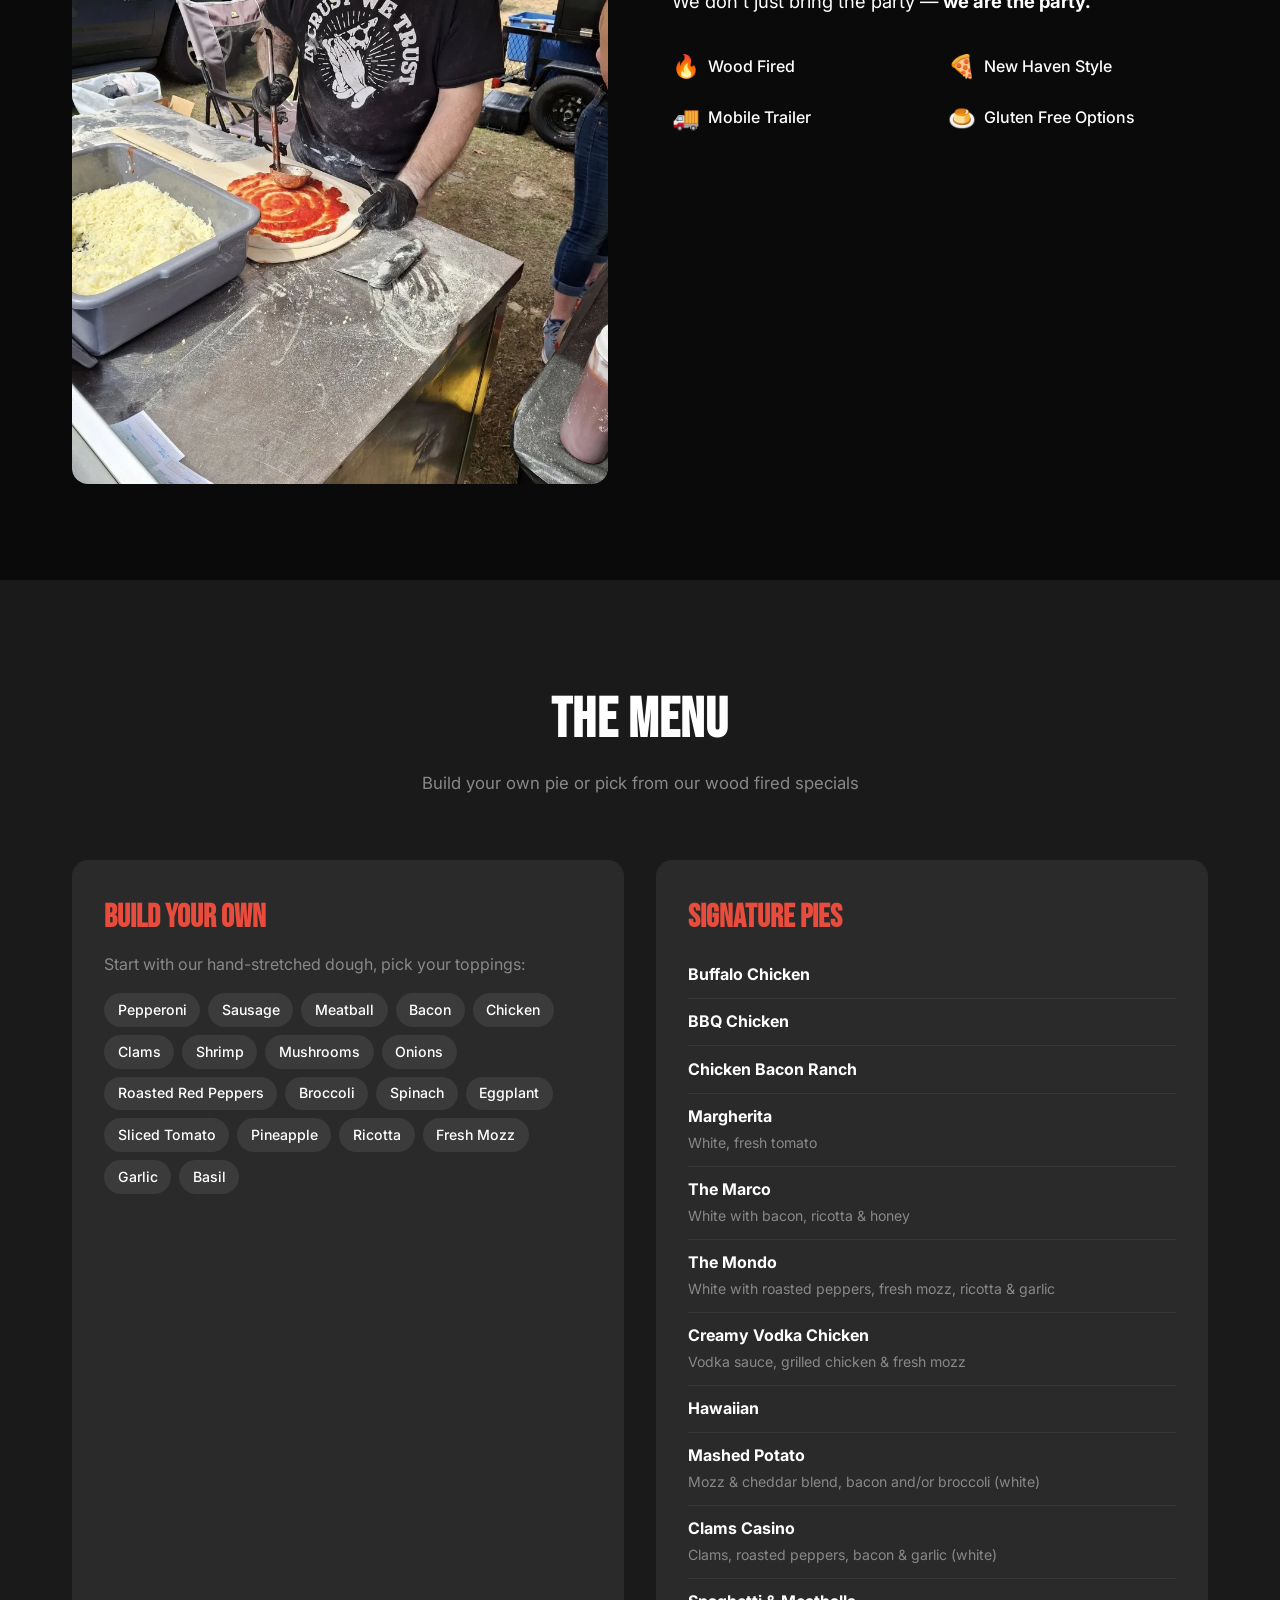
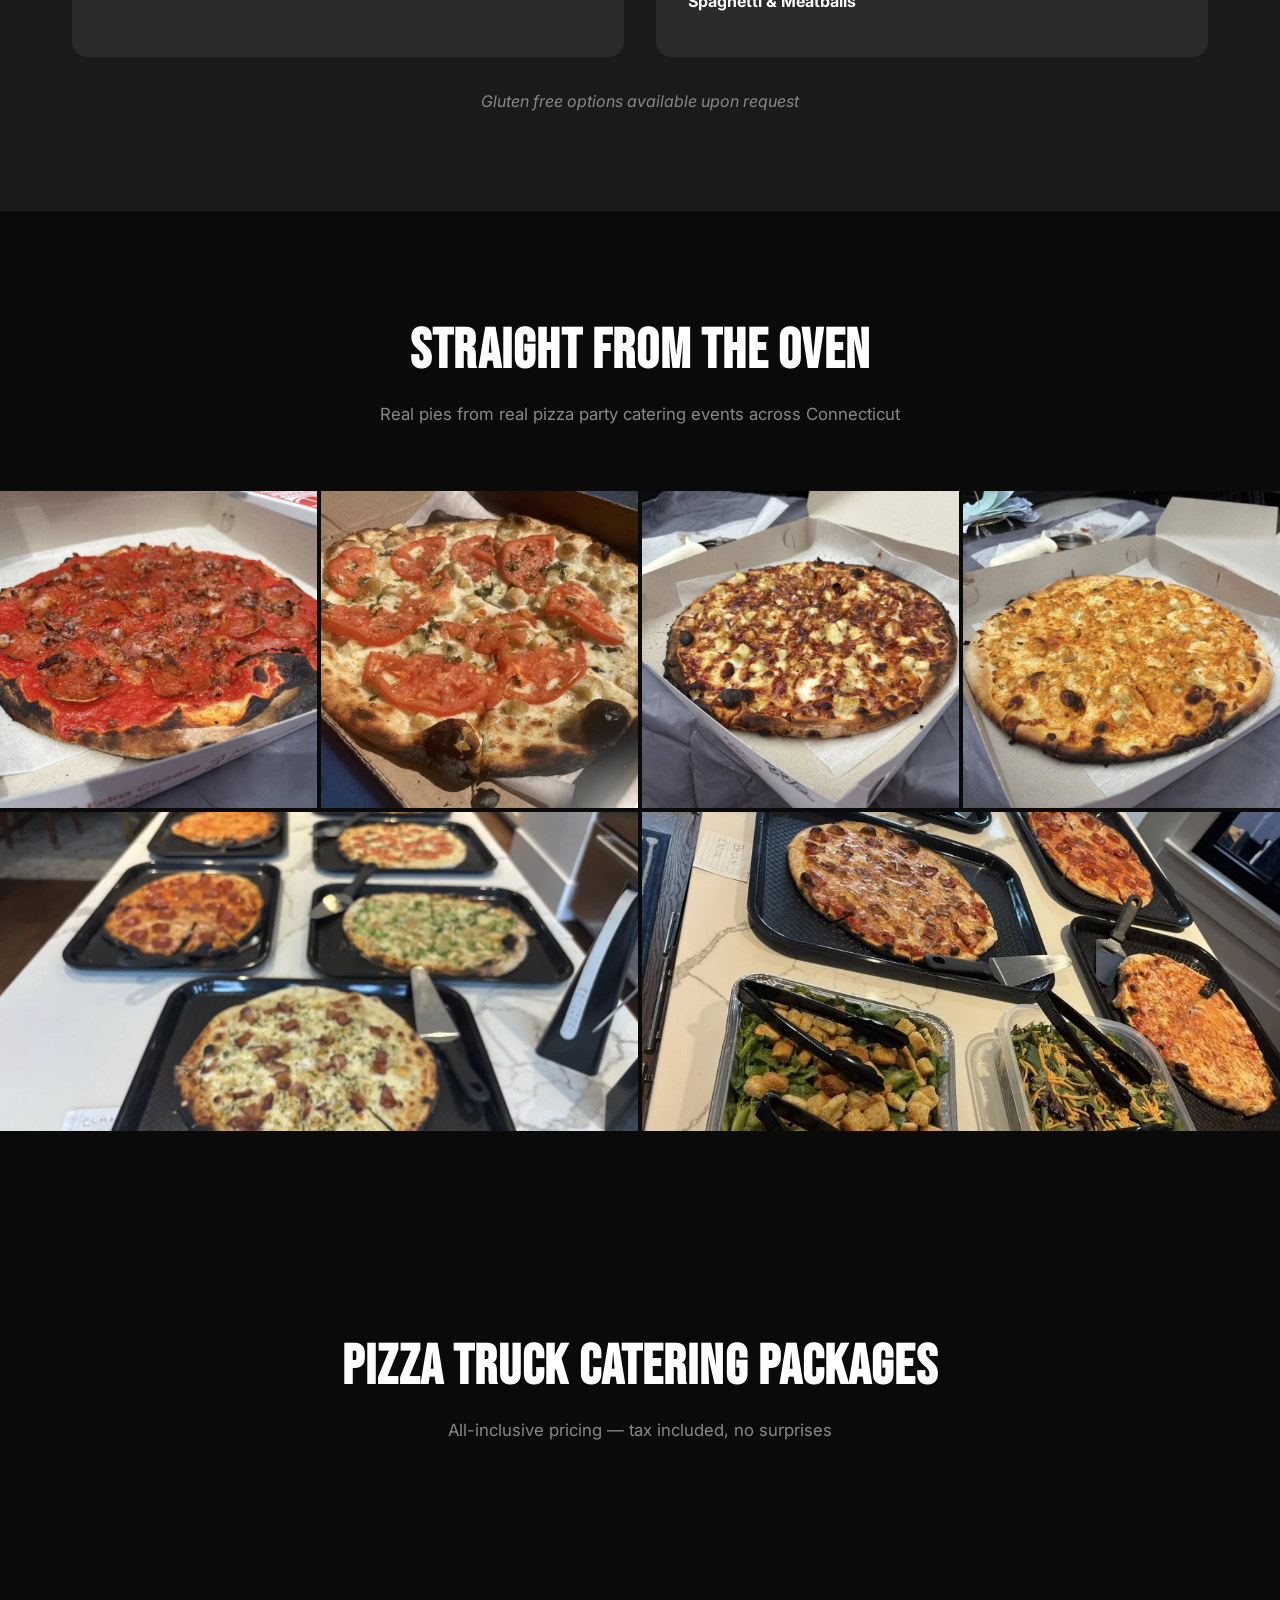
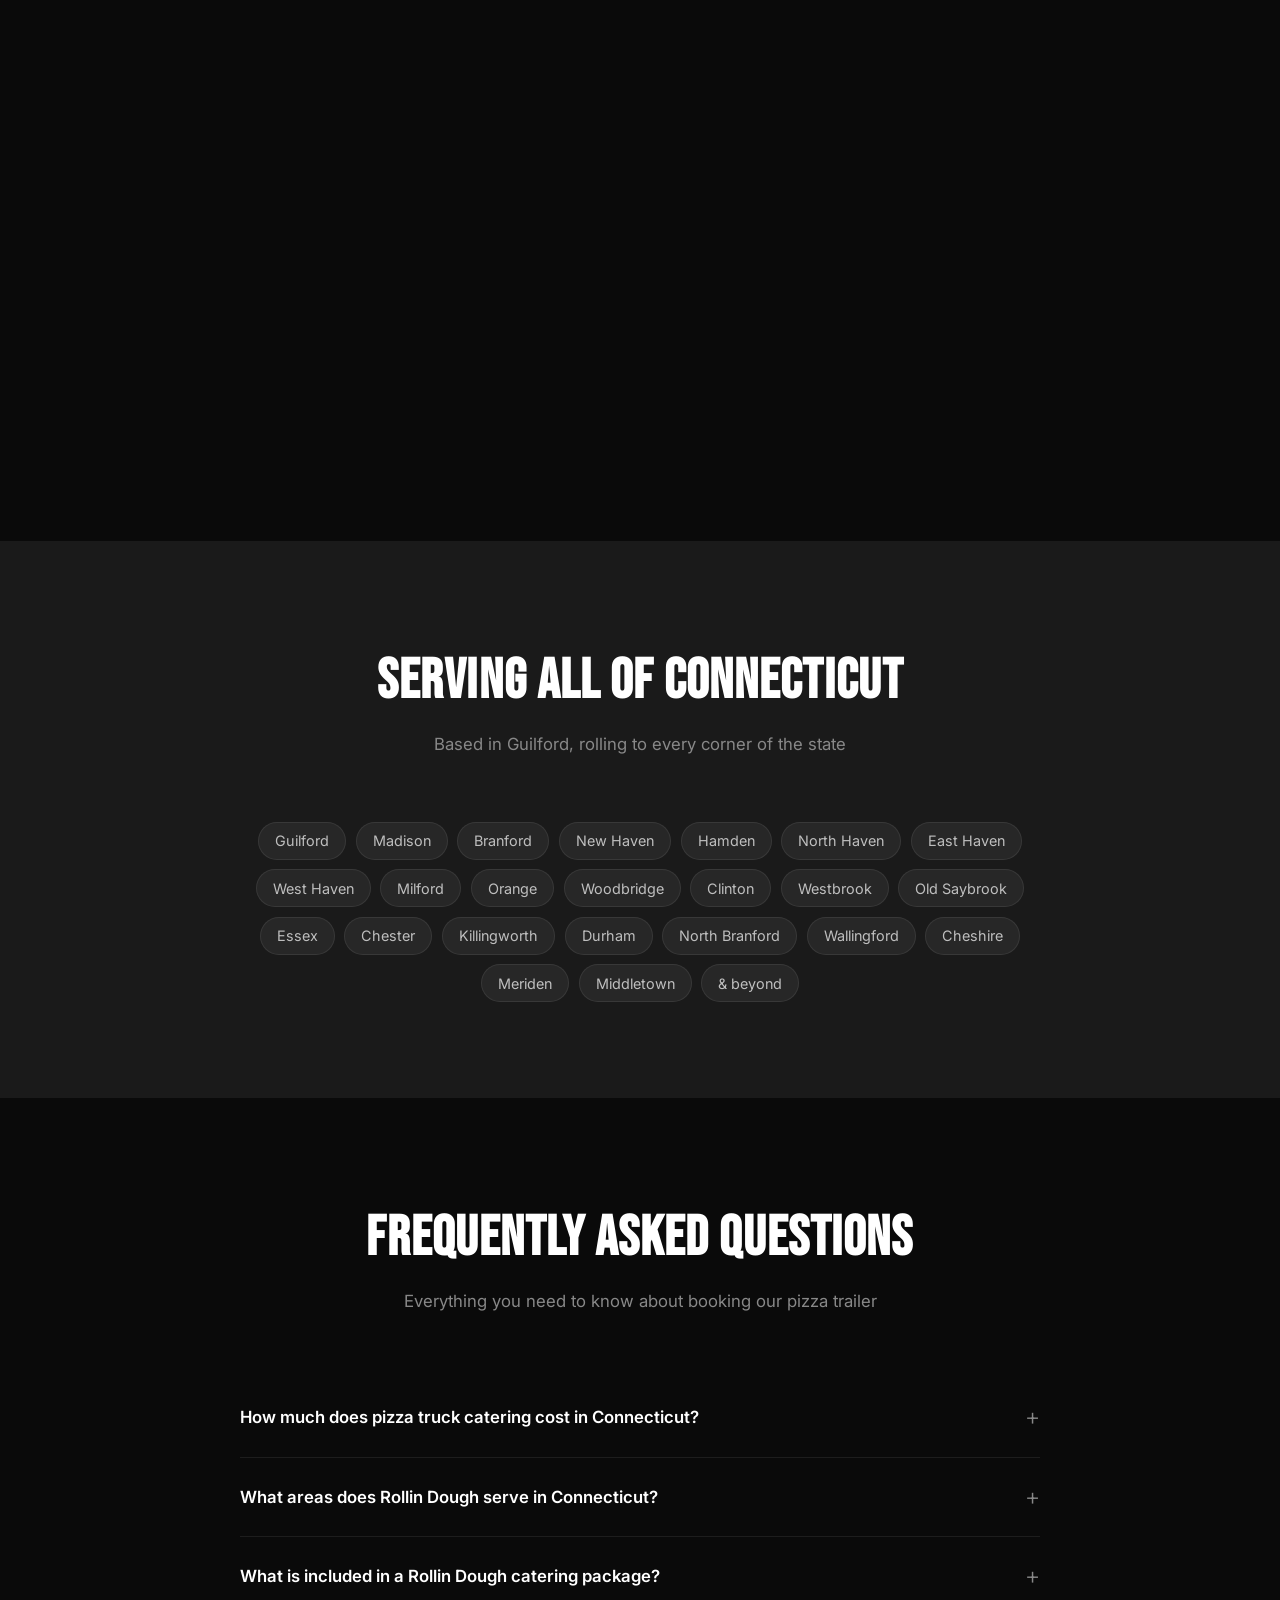
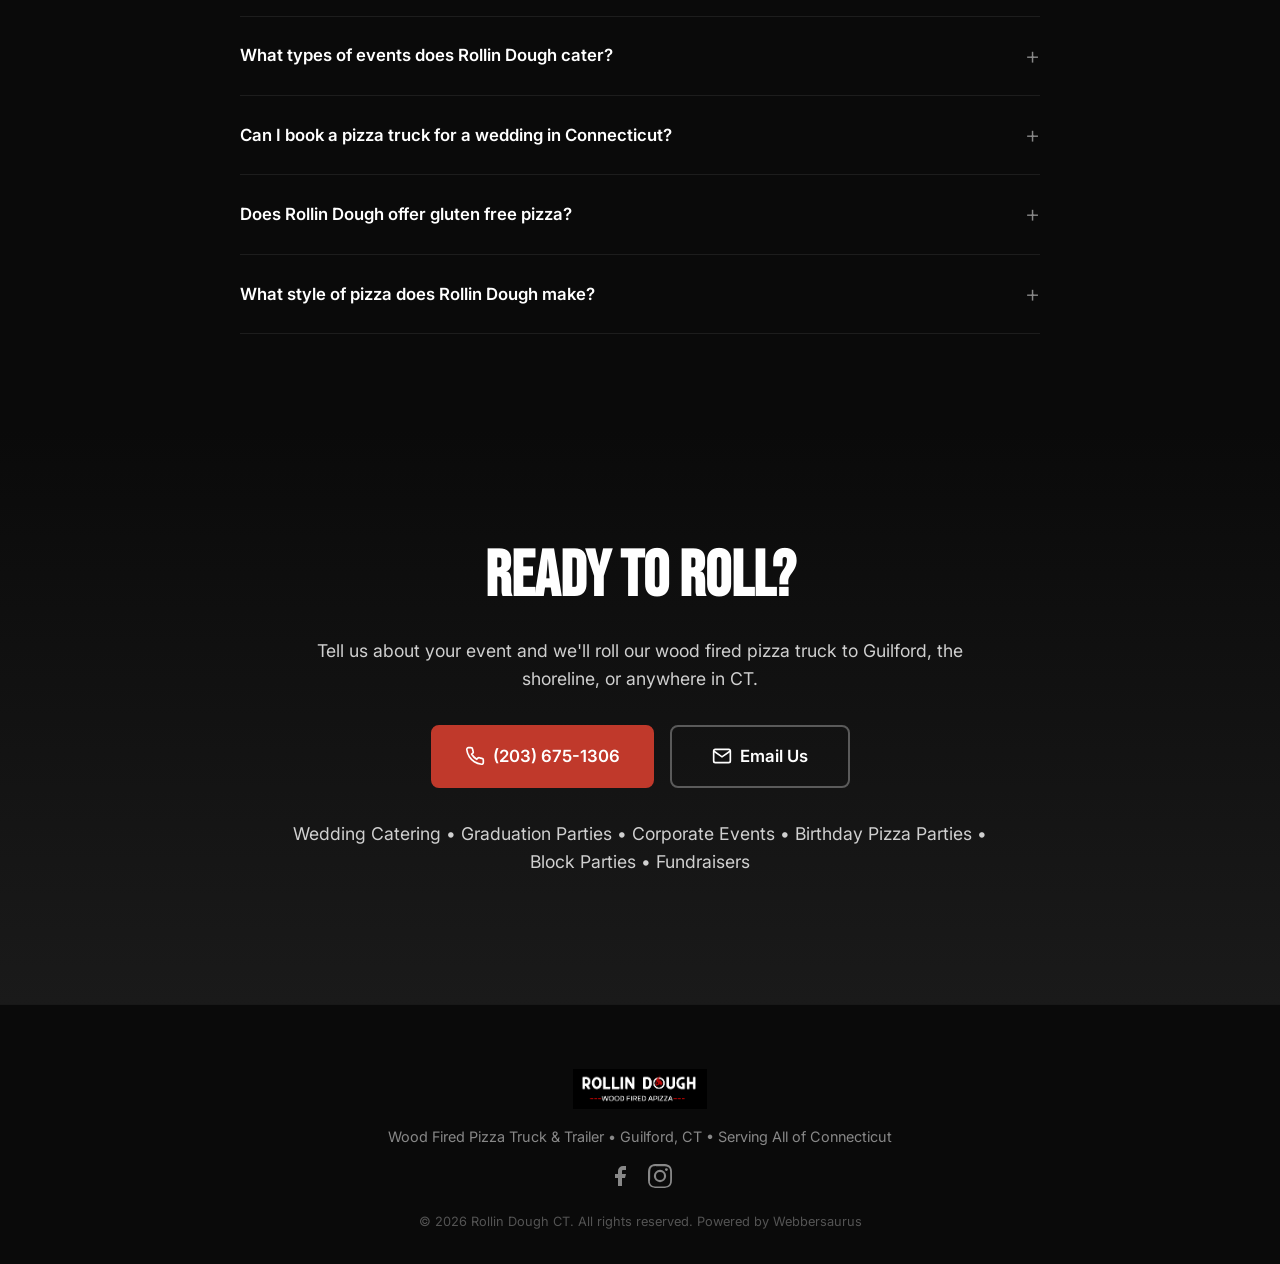
==== commit 6f195b21: "Add Instagram link to footer and schema Co-Authored-By: Claude Opus 4.6 (1M context) <noreply@anthro" ====
--- a/index.html
+++ b/index.html
@@ -170,7 +170,8 @@
       ]
     },
     "sameAs": [
-      "https://www.facebook.com/p/Rollin-Dough-Mobile-Wood-Fired-Apizza-61577472990517/"
+      "https://www.facebook.com/p/Rollin-Dough-Mobile-Wood-Fired-Apizza-61577472990517/",
+      "https://www.instagram.com/rollindoughmobile"
     ]
   }
   </script>
@@ -578,6 +579,9 @@
         <a href="https://www.facebook.com/p/Rollin-Dough-Mobile-Wood-Fired-Apizza-61577472990517/" target="_blank" rel="noopener noreferrer" aria-label="Rollin Dough on Facebook">
           <svg width="24" height="24" viewBox="0 0 24 24" fill="currentColor"><path d="M18 2h-3a5 5 0 00-5 5v3H7v4h3v8h4v-8h3l1-4h-4V7a1 1 0 011-1h3z"/></svg>
         </a>
+        <a href="https://www.instagram.com/rollindoughmobile" target="_blank" rel="noopener noreferrer" aria-label="Rollin Dough on Instagram">
+          <svg width="24" height="24" viewBox="0 0 24 24" fill="currentColor"><path d="M12 2.163c3.204 0 3.584.012 4.85.07 1.17.054 1.97.24 2.43.403a4.088 4.088 0 011.47.957c.453.453.753.883.957 1.47.163.46.349 1.26.404 2.43.058 1.266.07 1.646.07 4.85s-.012 3.584-.07 4.85c-.055 1.17-.241 1.97-.404 2.43a4.088 4.088 0 01-.957 1.47 4.088 4.088 0 01-1.47.957c-.46.163-1.26.349-2.43.404-1.266.058-1.646.07-4.85.07s-3.584-.012-4.85-.07c-1.17-.055-1.97-.241-2.43-.404a4.088 4.088 0 01-1.47-.957 4.088 4.088 0 01-.957-1.47c-.163-.46-.349-1.26-.404-2.43C2.175 15.584 2.163 15.204 2.163 12s.012-3.584.07-4.85c.055-1.17.241-1.97.404-2.43a4.088 4.088 0 01.957-1.47A4.088 4.088 0 015.064 2.293c.46-.163 1.26-.349 2.43-.404C8.416 2.175 8.796 2.163 12 2.163zM12 0C8.741 0 8.333.014 7.053.072 5.775.13 4.902.333 4.14.63a5.882 5.882 0 00-2.126 1.384A5.882 5.882 0 00.63 4.14C.333 4.902.13 5.775.072 7.053.014 8.333 0 8.741 0 12s.014 3.667.072 4.947c.058 1.278.261 2.151.558 2.913a5.882 5.882 0 001.384 2.126 5.882 5.882 0 002.126 1.384c.762.297 1.635.5 2.913.558C8.333 23.986 8.741 24 12 24s3.667-.014 4.947-.072c1.278-.058 2.151-.261 2.913-.558a5.882 5.882 0 002.126-1.384 5.882 5.882 0 001.384-2.126c.297-.762.5-1.635.558-2.913.058-1.28.072-1.688.072-4.947s-.014-3.667-.072-4.947c-.058-1.278-.261-2.151-.558-2.913a5.882 5.882 0 00-1.384-2.126A5.882 5.882 0 0019.86.63c-.762-.297-1.635-.5-2.913-.558C15.667.014 15.259 0 12 0zm0 5.838a6.162 6.162 0 100 12.324 6.162 6.162 0 000-12.324zM12 16a4 4 0 110-8 4 4 0 010 8zm6.406-11.845a1.44 1.44 0 100 2.881 1.44 1.44 0 000-2.881z"/></svg>
+        </a>
       </div>
       <p class="footer__copy">&copy; 2026 Rollin Dough CT. All rights reserved. Powered by <a href="https://webbersaur.us" target="_blank" rel="noopener noreferrer">Webbersaurus</a></p>
     </div>
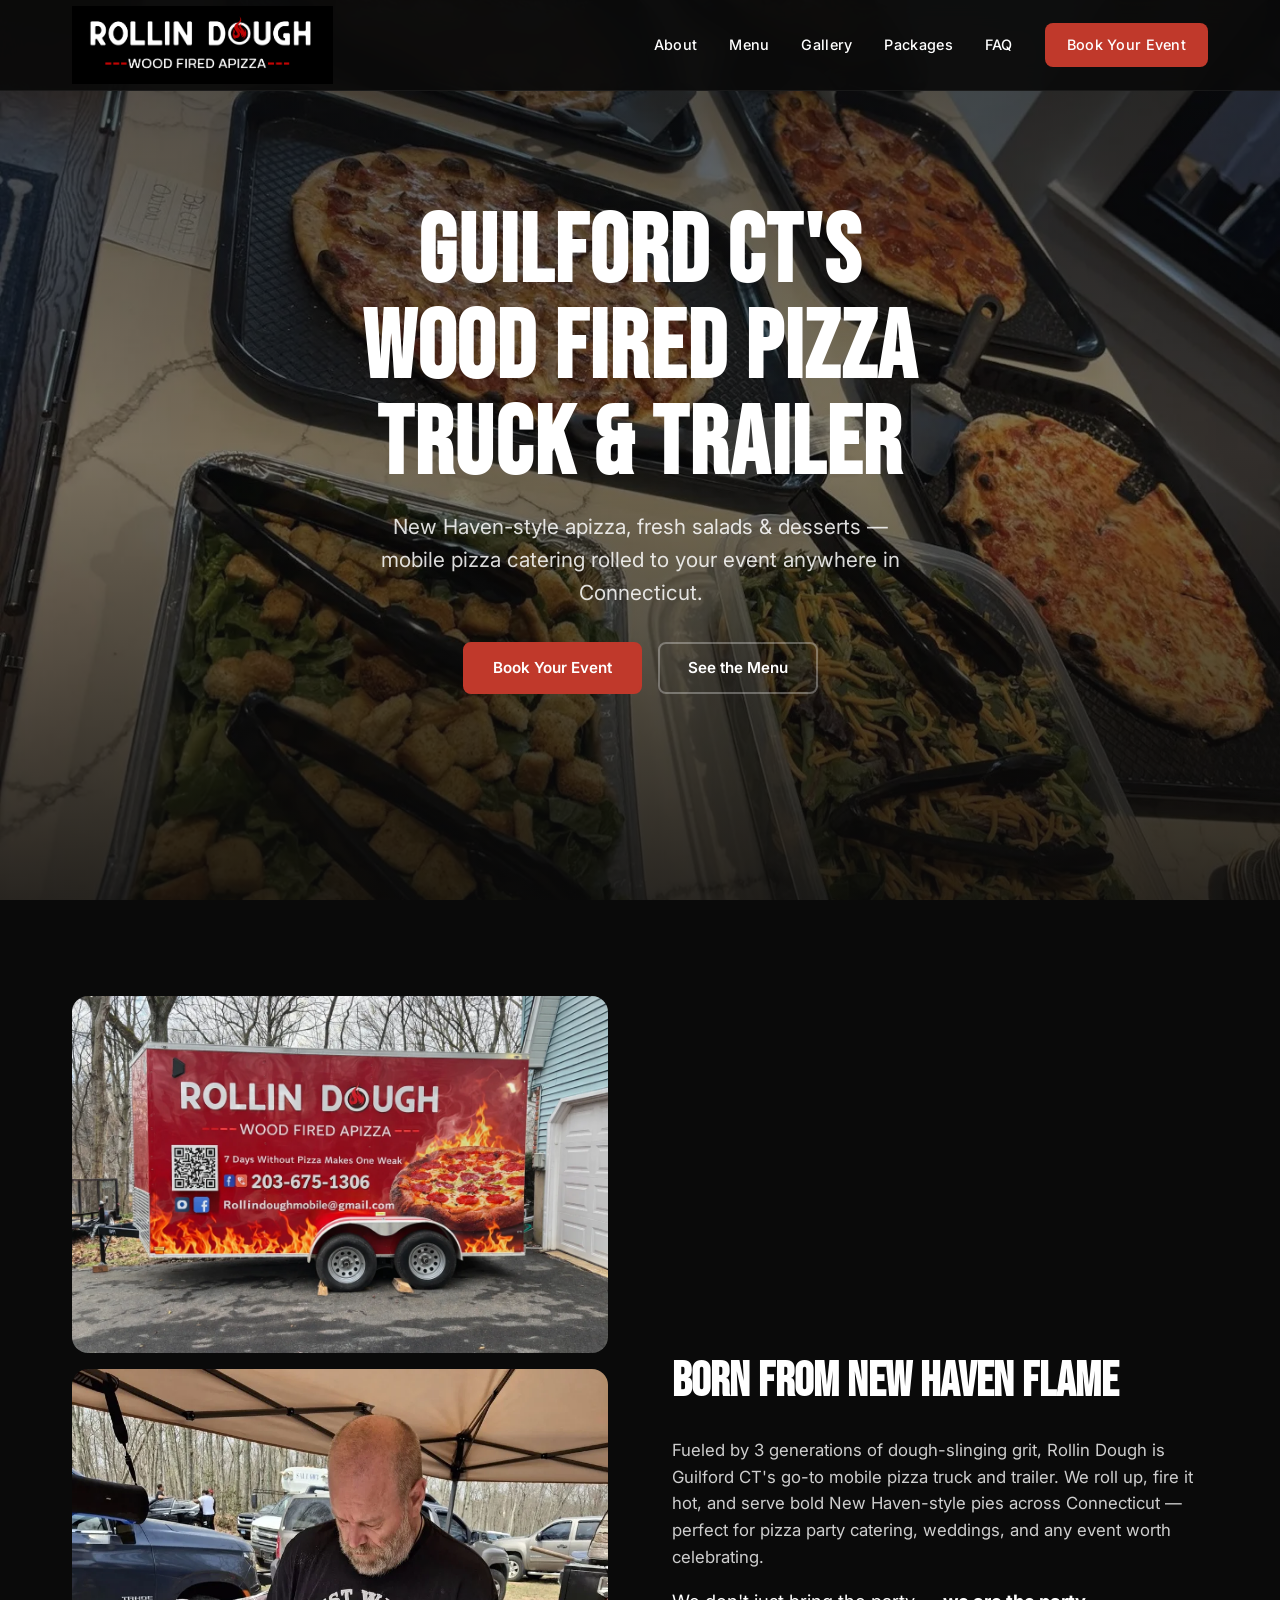
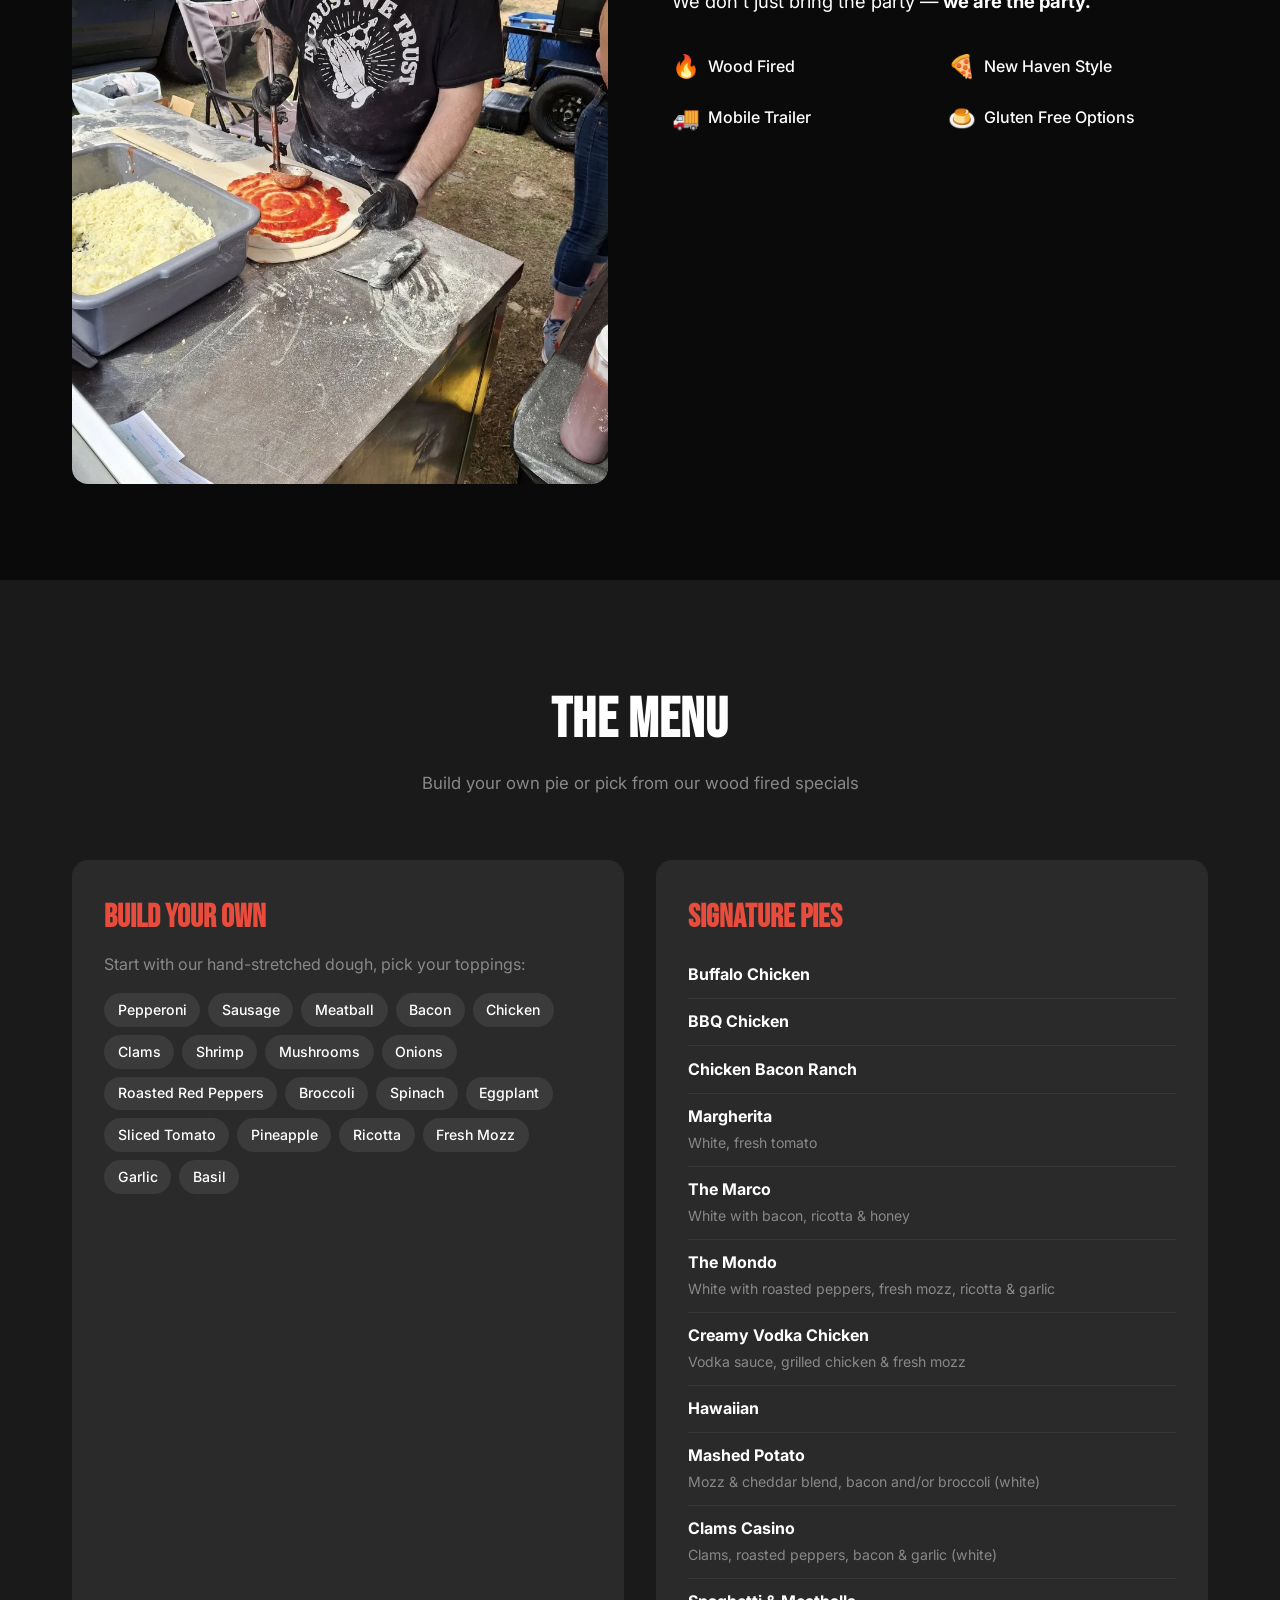
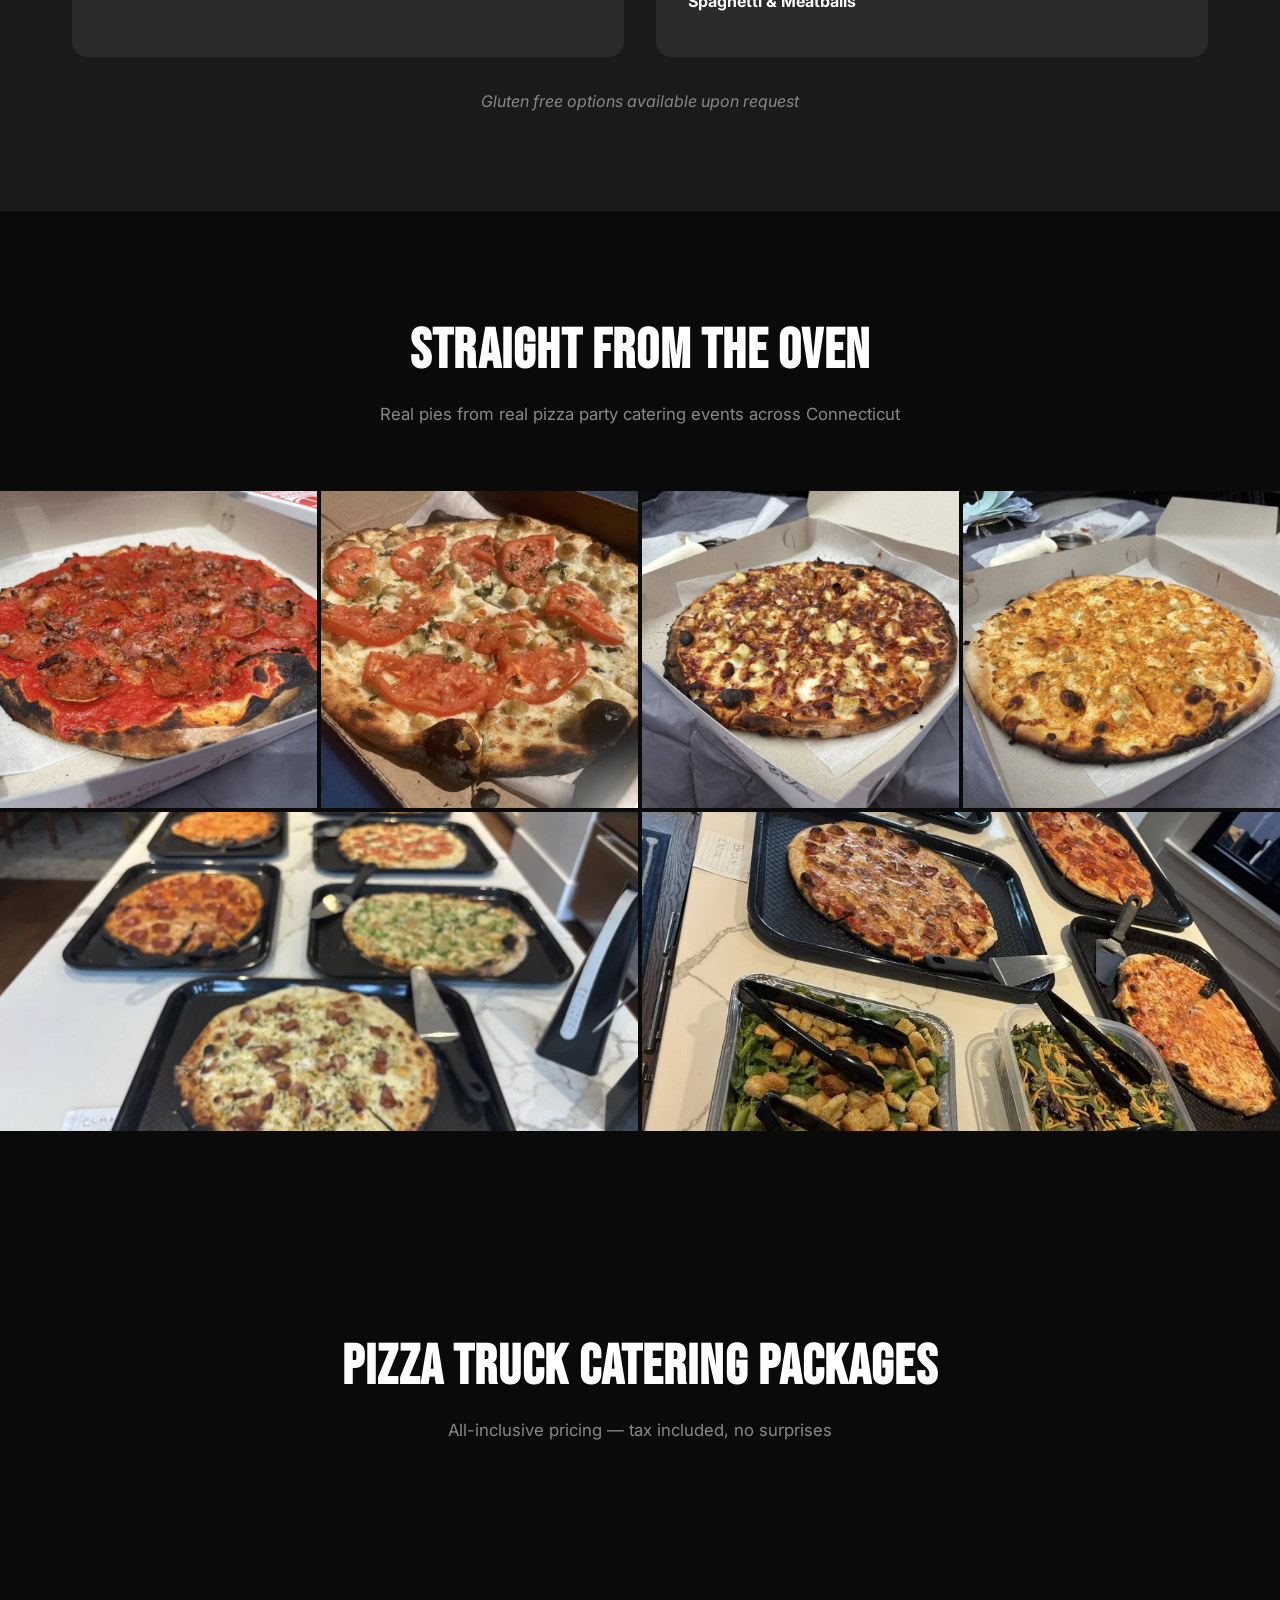
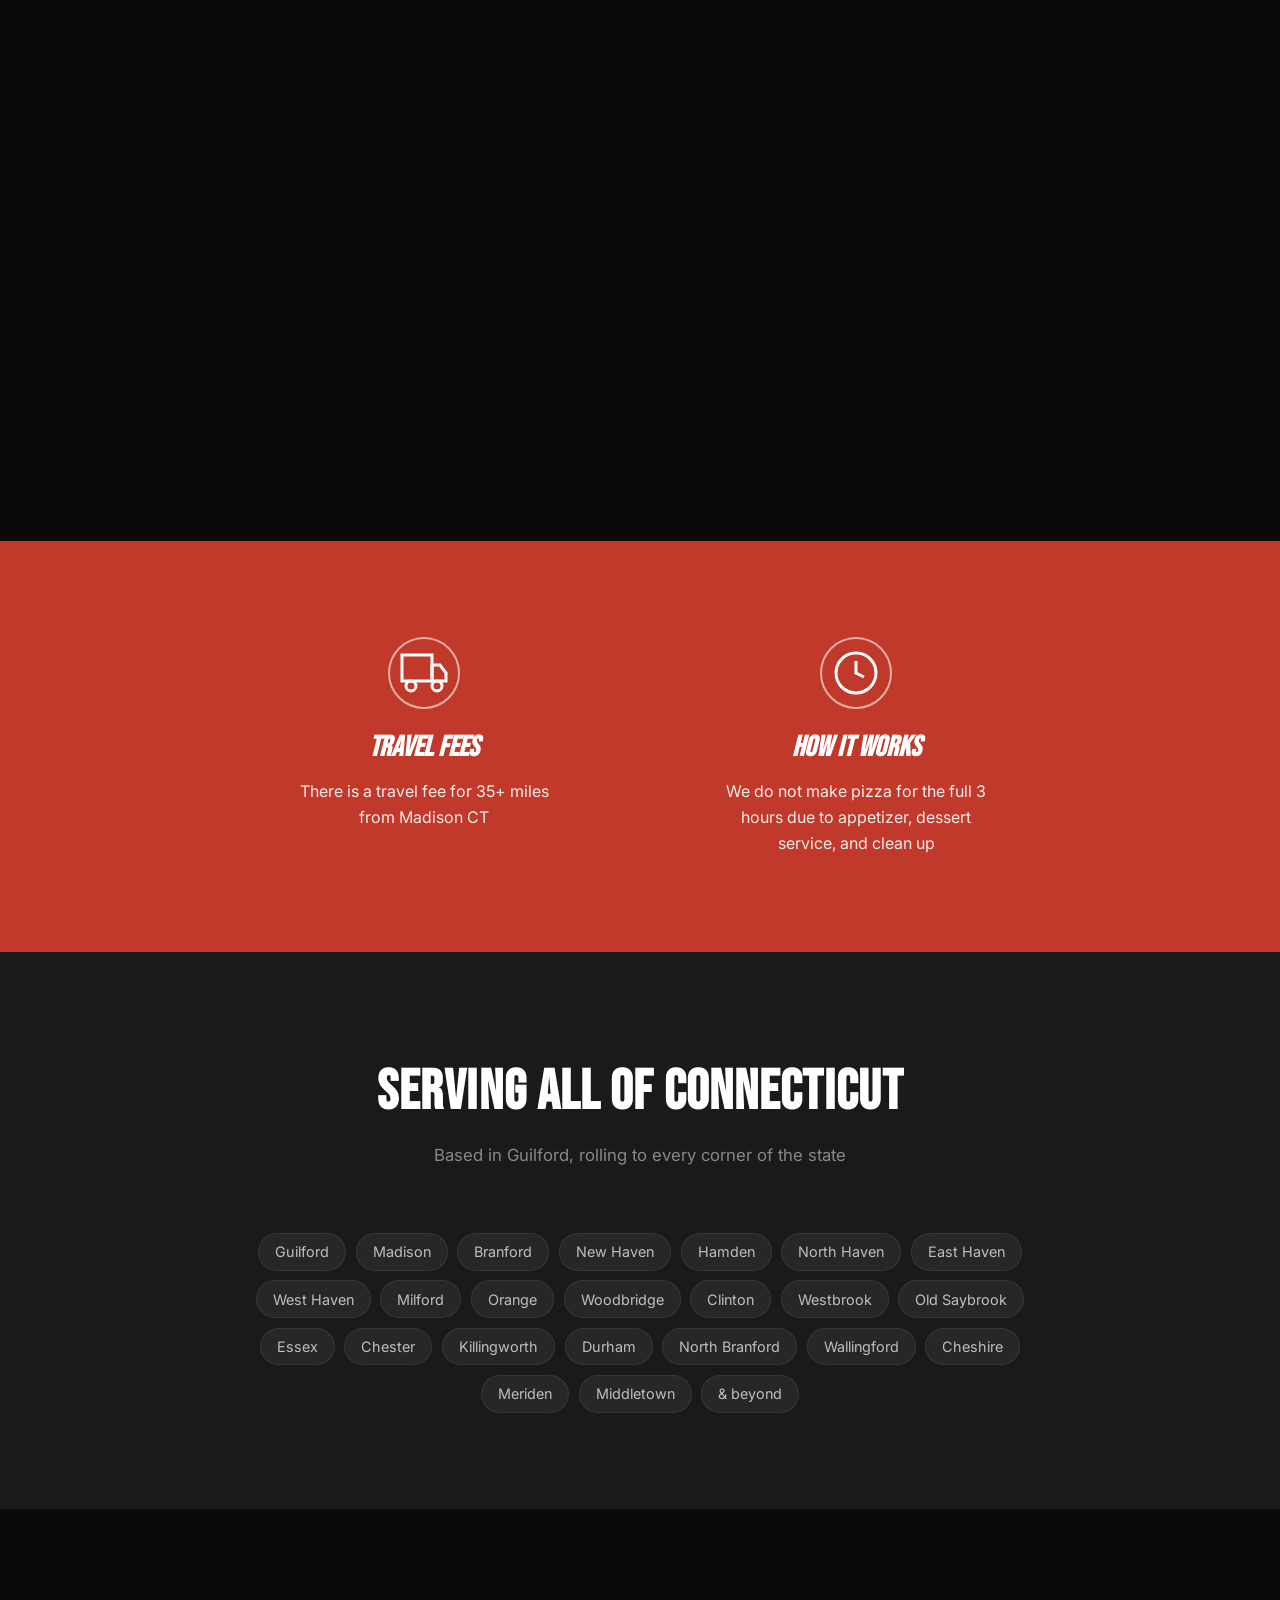
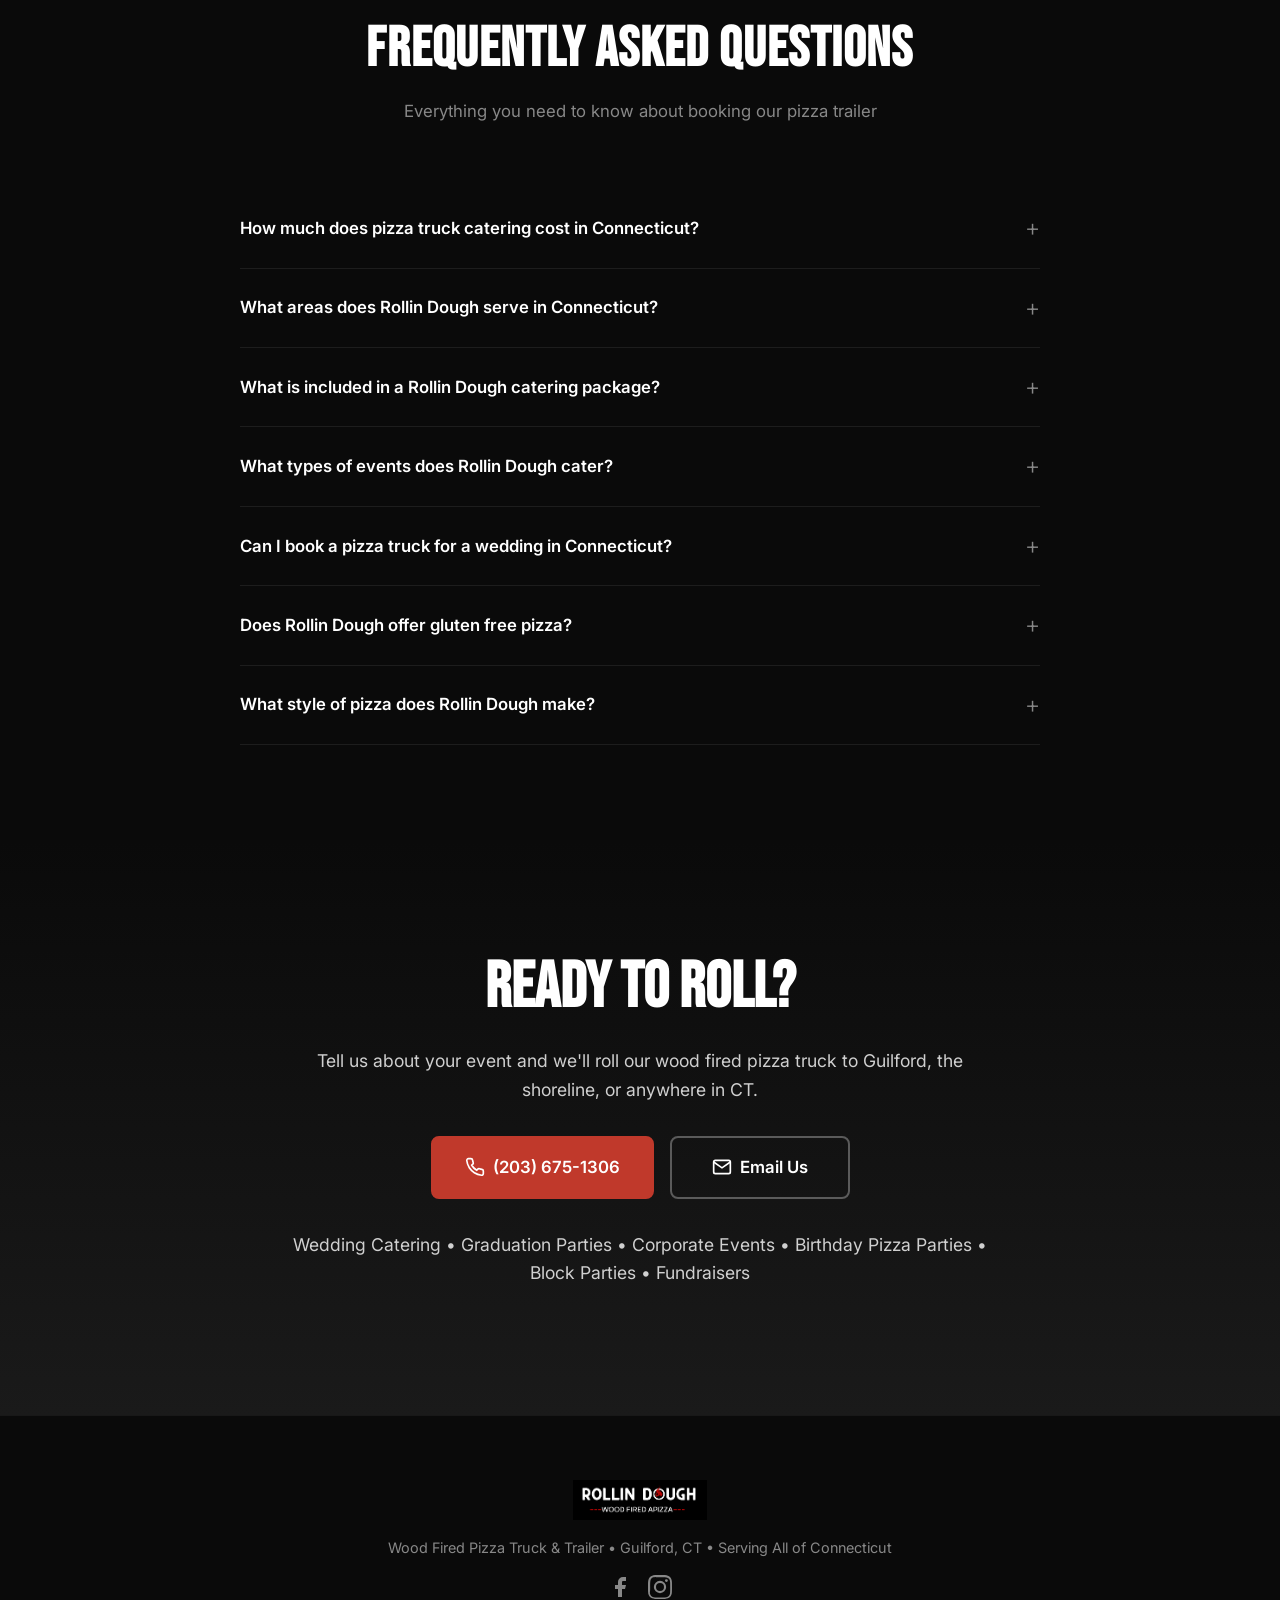
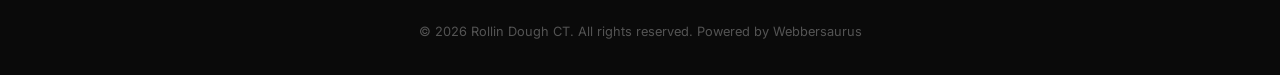
==== commit dcec1700: "Add travel fees and how it works section between packages and service area Co-Authored-By: Claude Op" ====
--- a/index.html
+++ b/index.html
@@ -477,6 +477,28 @@
     </div>
   </section>
 
+  <!-- Good to Know -->
+  <section class="section good-to-know">
+    <div class="container">
+      <div class="good-to-know__grid">
+        <div class="good-to-know__item">
+          <div class="good-to-know__icon" aria-hidden="true">
+            <svg width="48" height="48" viewBox="0 0 24 24" fill="none" stroke="currentColor" stroke-width="1.5"><path d="M1 3h15v13H1z"/><path d="M16 8h4l3 4v4h-7V8z"/><circle cx="5.5" cy="18.5" r="2.5"/><circle cx="18.5" cy="18.5" r="2.5"/></svg>
+          </div>
+          <h3>Travel Fees</h3>
+          <p>There is a travel fee for 35+ miles from Madison CT</p>
+        </div>
+        <div class="good-to-know__item">
+          <div class="good-to-know__icon" aria-hidden="true">
+            <svg width="48" height="48" viewBox="0 0 24 24" fill="none" stroke="currentColor" stroke-width="1.5"><circle cx="12" cy="12" r="10"/><path d="M12 6v6l4 2"/></svg>
+          </div>
+          <h3>How It Works</h3>
+          <p>We do not make pizza for the full 3 hours due to appetizer, dessert service, and clean up</p>
+        </div>
+      </div>
+    </div>
+  </section>
+
   <!-- Service Area -->
   <section class="section service-area" id="service-area">
     <div class="container">
--- a/css/styles.css
+++ b/css/styles.css
@@ -492,6 +492,47 @@
   left: 0;
   color: var(--color-flame);
   font-weight: 700;
+}
+
+/* ===== Good to Know ===== */
+.good-to-know {
+  background: var(--color-red);
+}
+
+.good-to-know__grid {
+  display: grid;
+  grid-template-columns: repeat(2, 1fr);
+  gap: var(--space-lg);
+  max-width: 800px;
+  margin: 0 auto;
+}
+
+.good-to-know__item {
+  text-align: center;
+}
+
+.good-to-know__icon {
+  width: 72px;
+  height: 72px;
+  border: 2px solid rgba(255, 255, 255, 0.6);
+  border-radius: 50%;
+  display: flex;
+  align-items: center;
+  justify-content: center;
+  margin: 0 auto var(--space-sm);
+}
+
+.good-to-know__item h3 {
+  font-family: var(--font-display);
+  font-size: 1.8rem;
+  font-style: italic;
+  margin-bottom: var(--space-xs);
+}
+
+.good-to-know__item p {
+  color: rgba(255, 255, 255, 0.9);
+  max-width: 280px;
+  margin: 0 auto;
 }
 
 /* ===== Service Area ===== */
@@ -725,6 +766,11 @@
     margin-right: auto;
   }
 
+  .good-to-know__grid {
+    grid-template-columns: 1fr;
+    gap: var(--space-md);
+  }
+
   .hero h1 {
     font-size: clamp(2.5rem, 10vw, 4rem);
   }
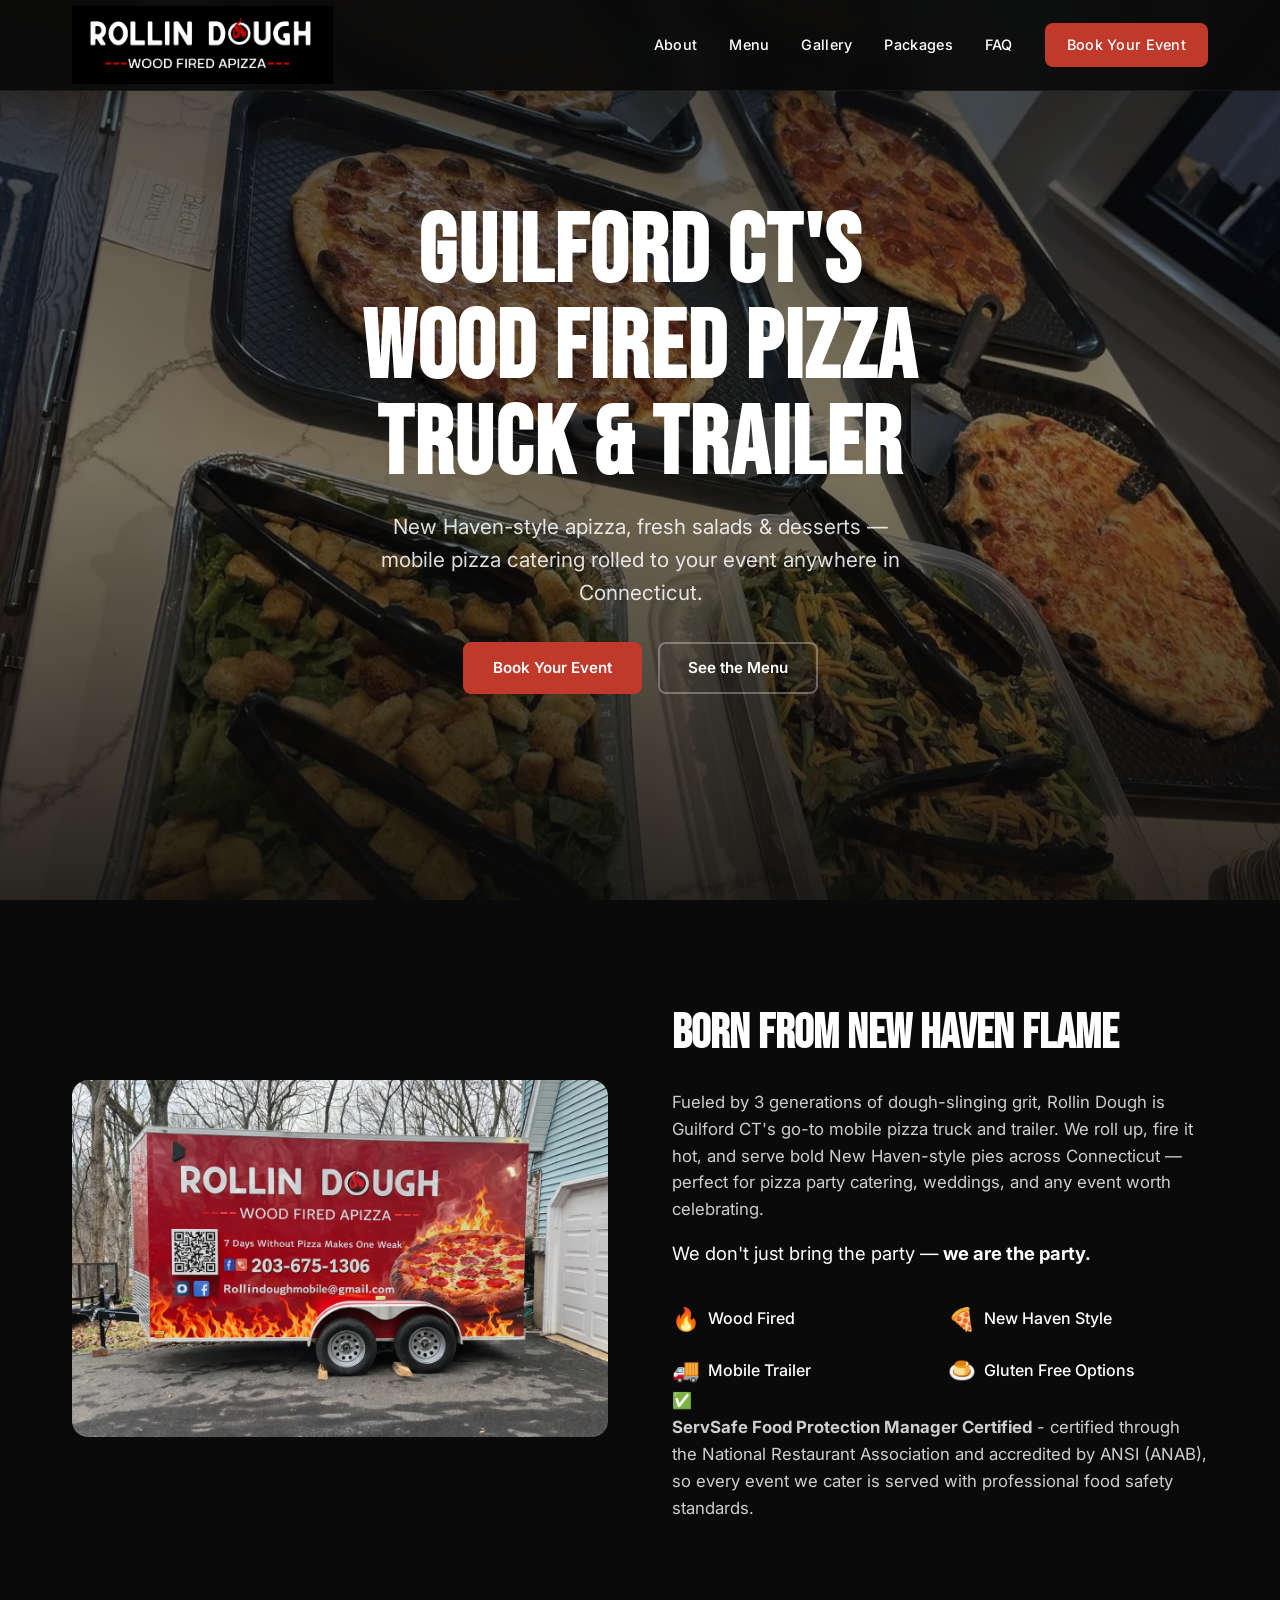
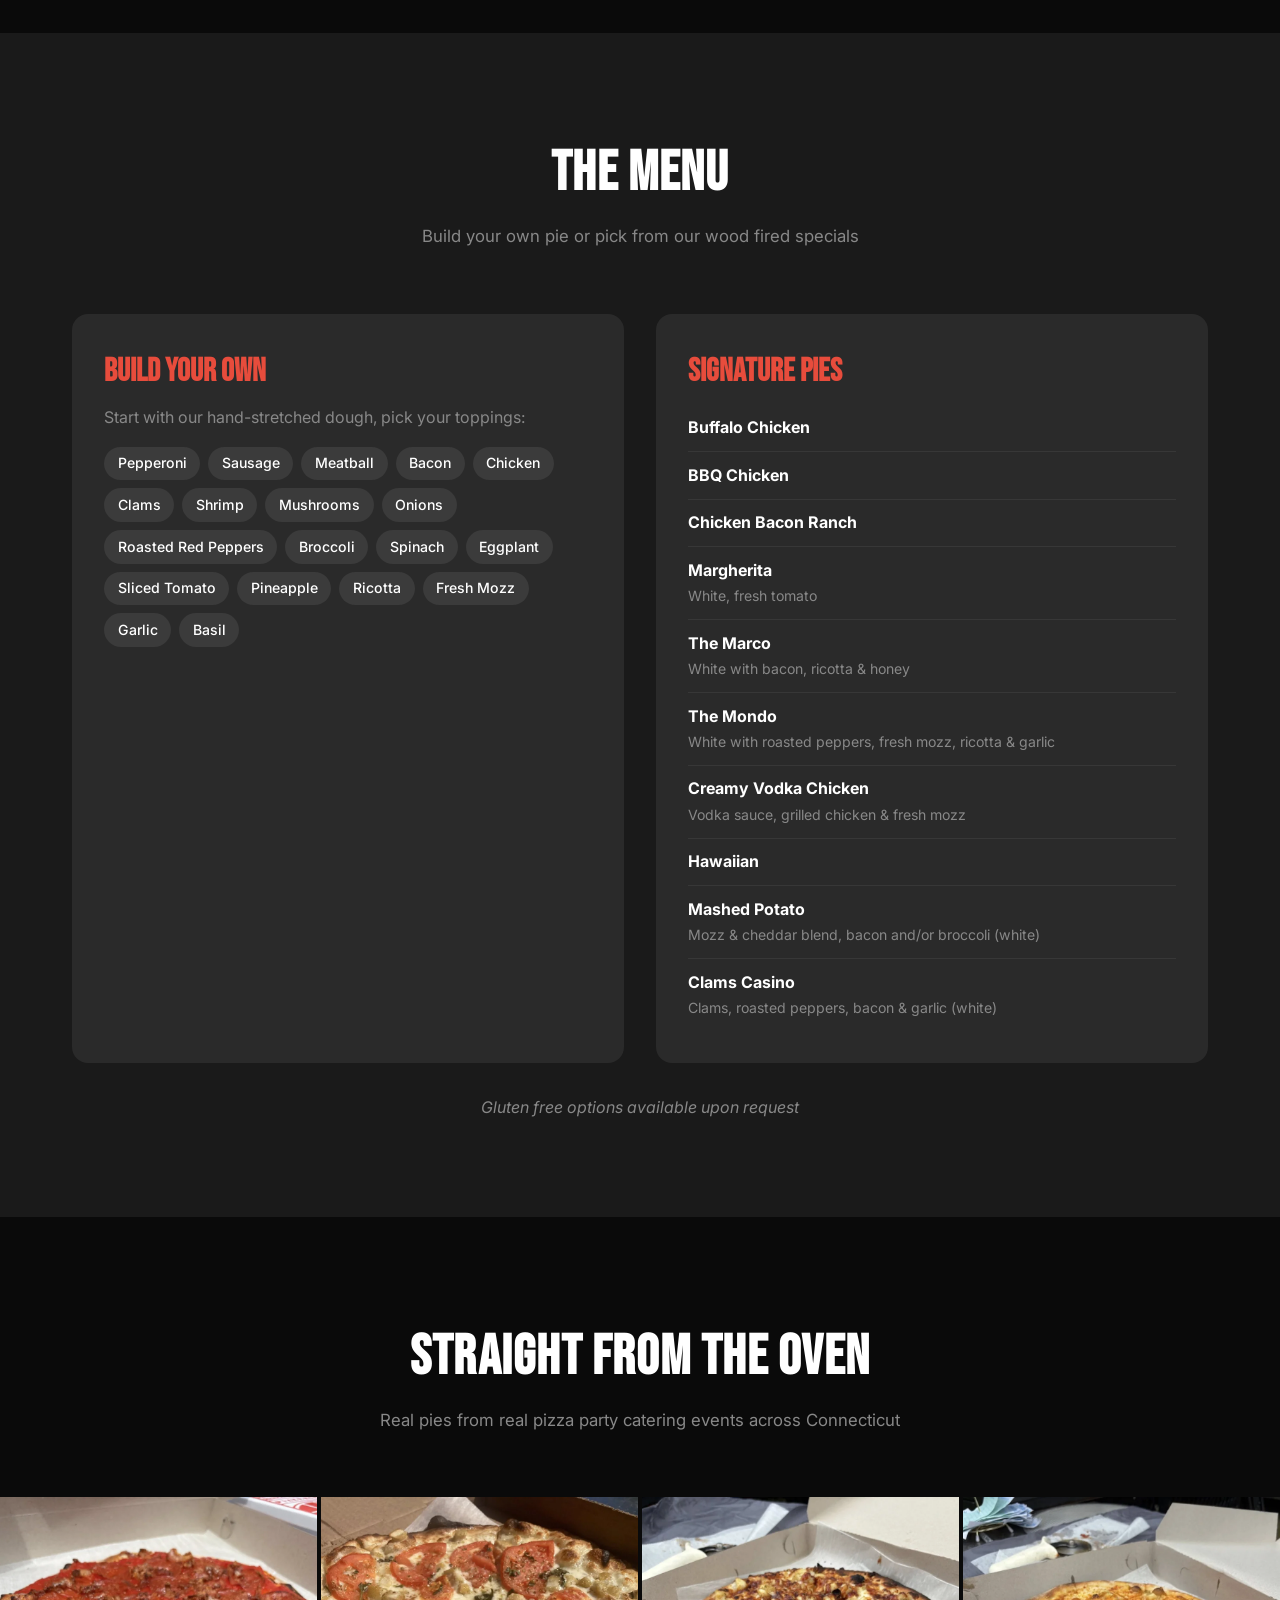
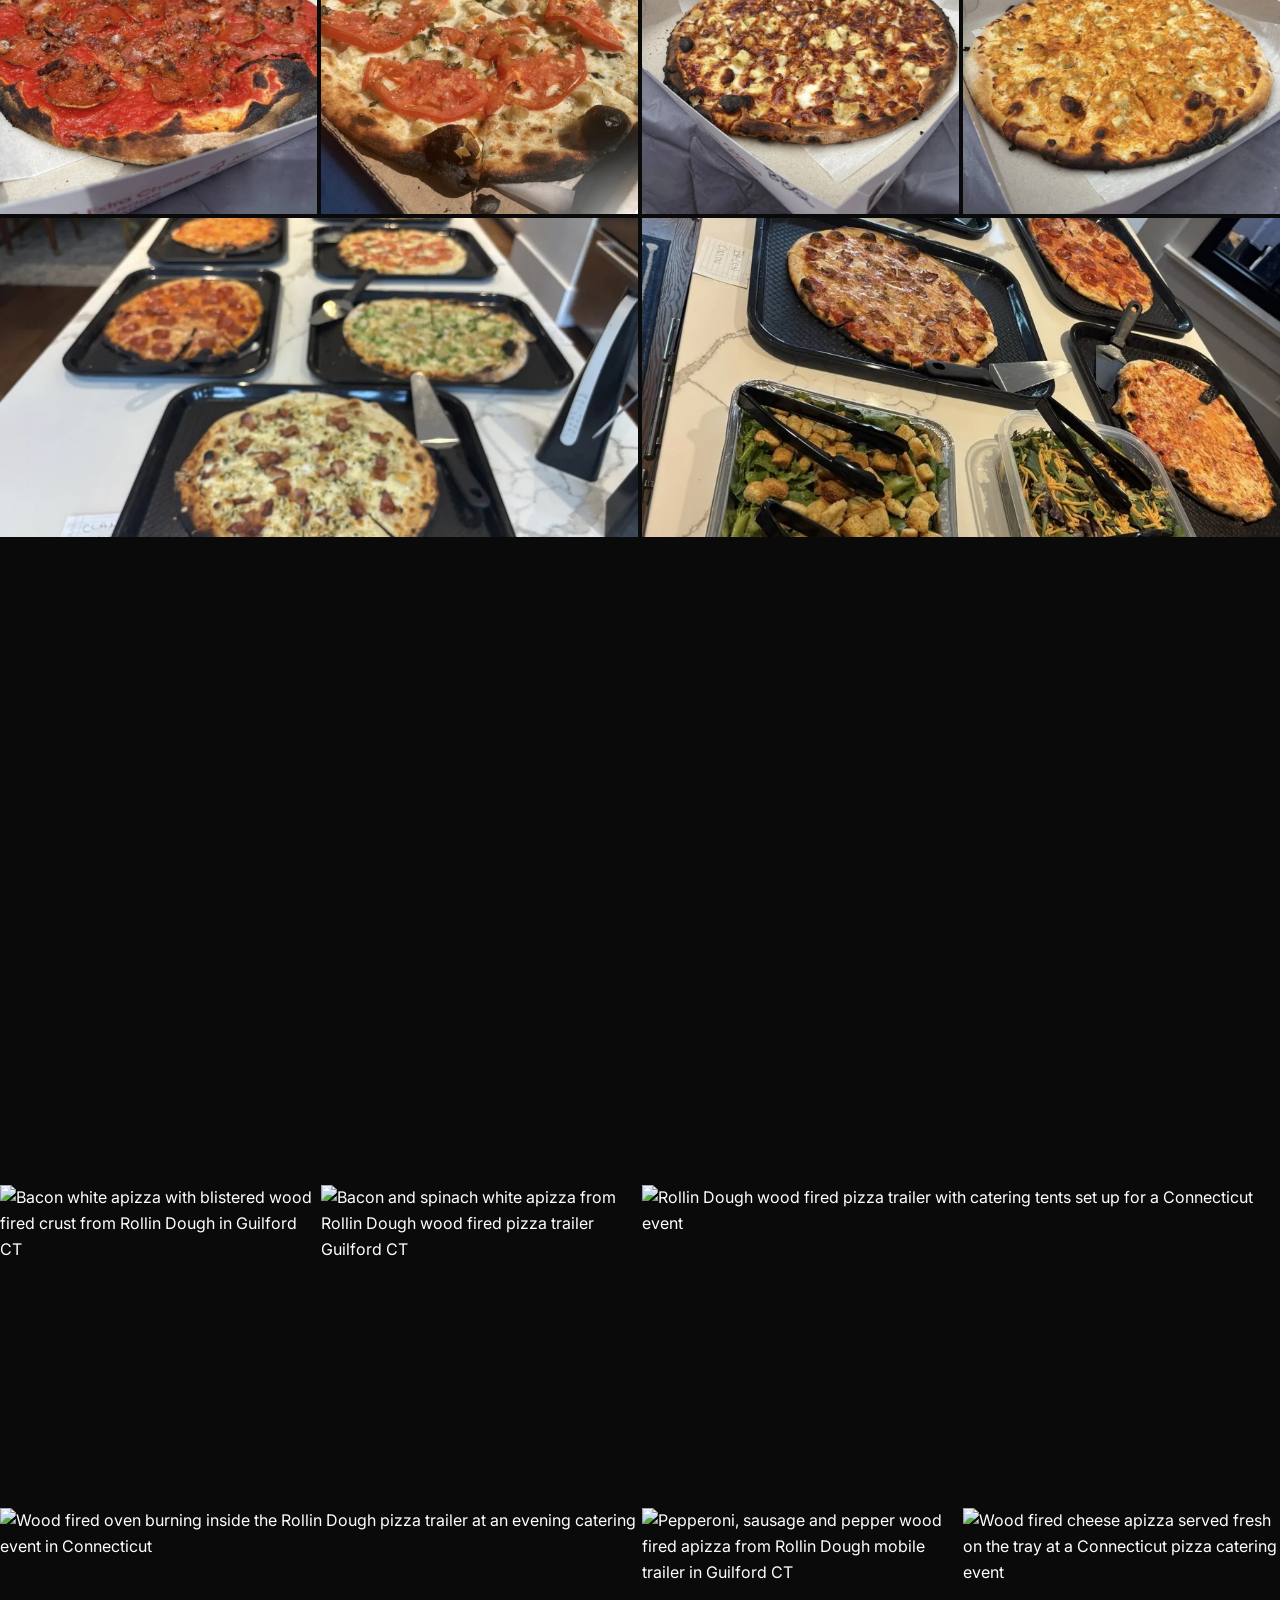
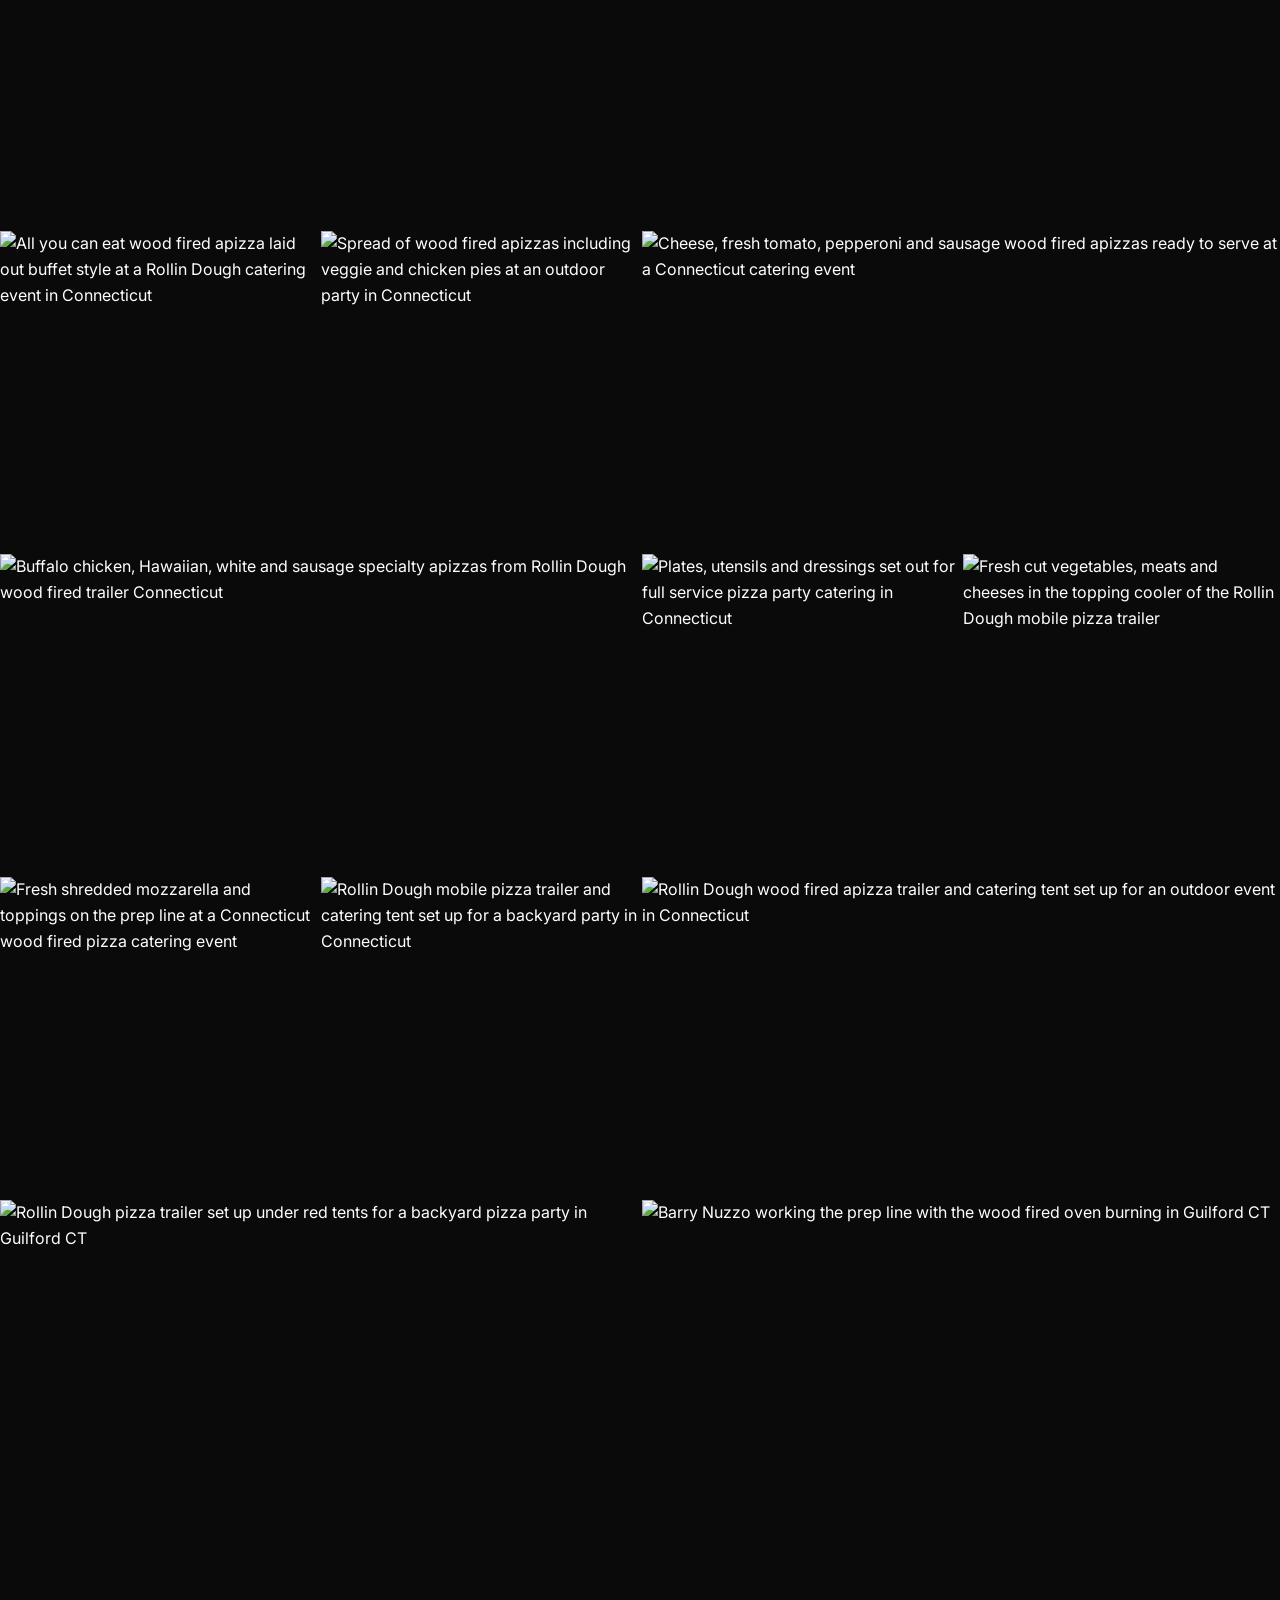
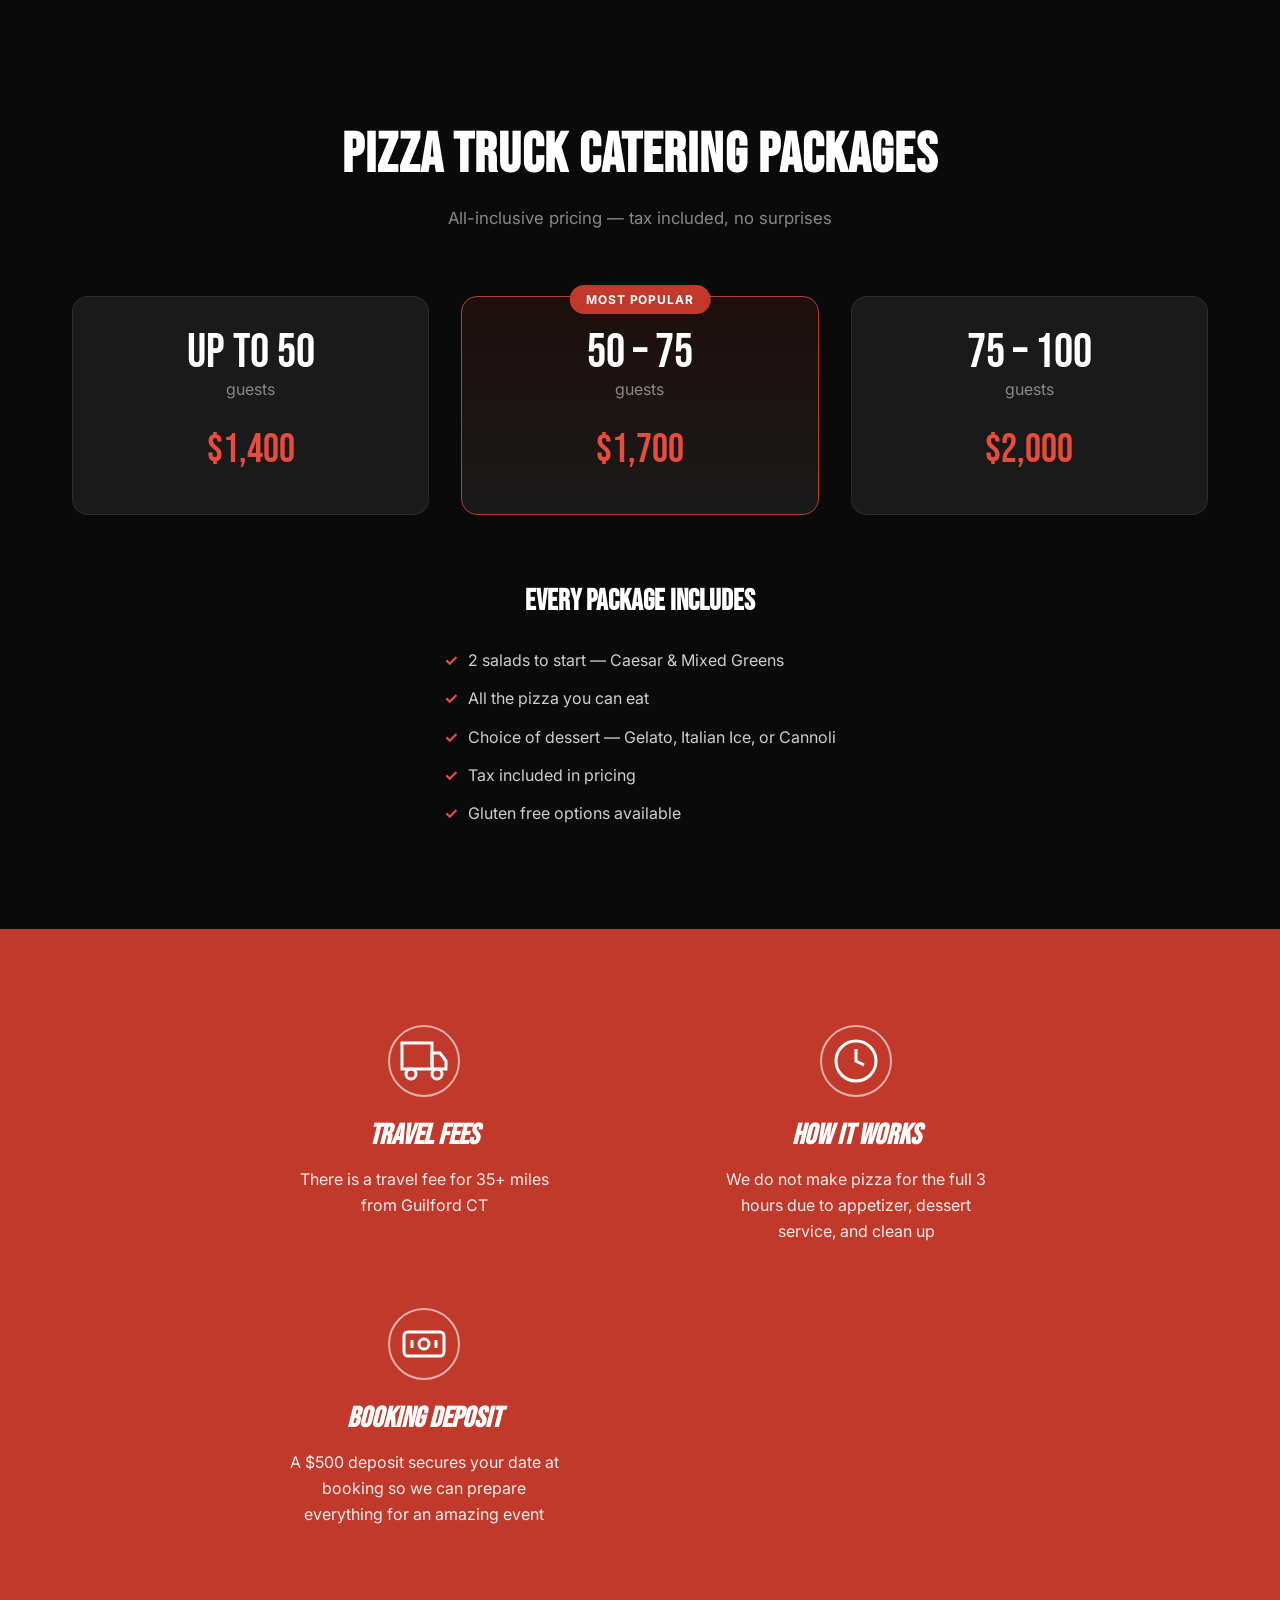
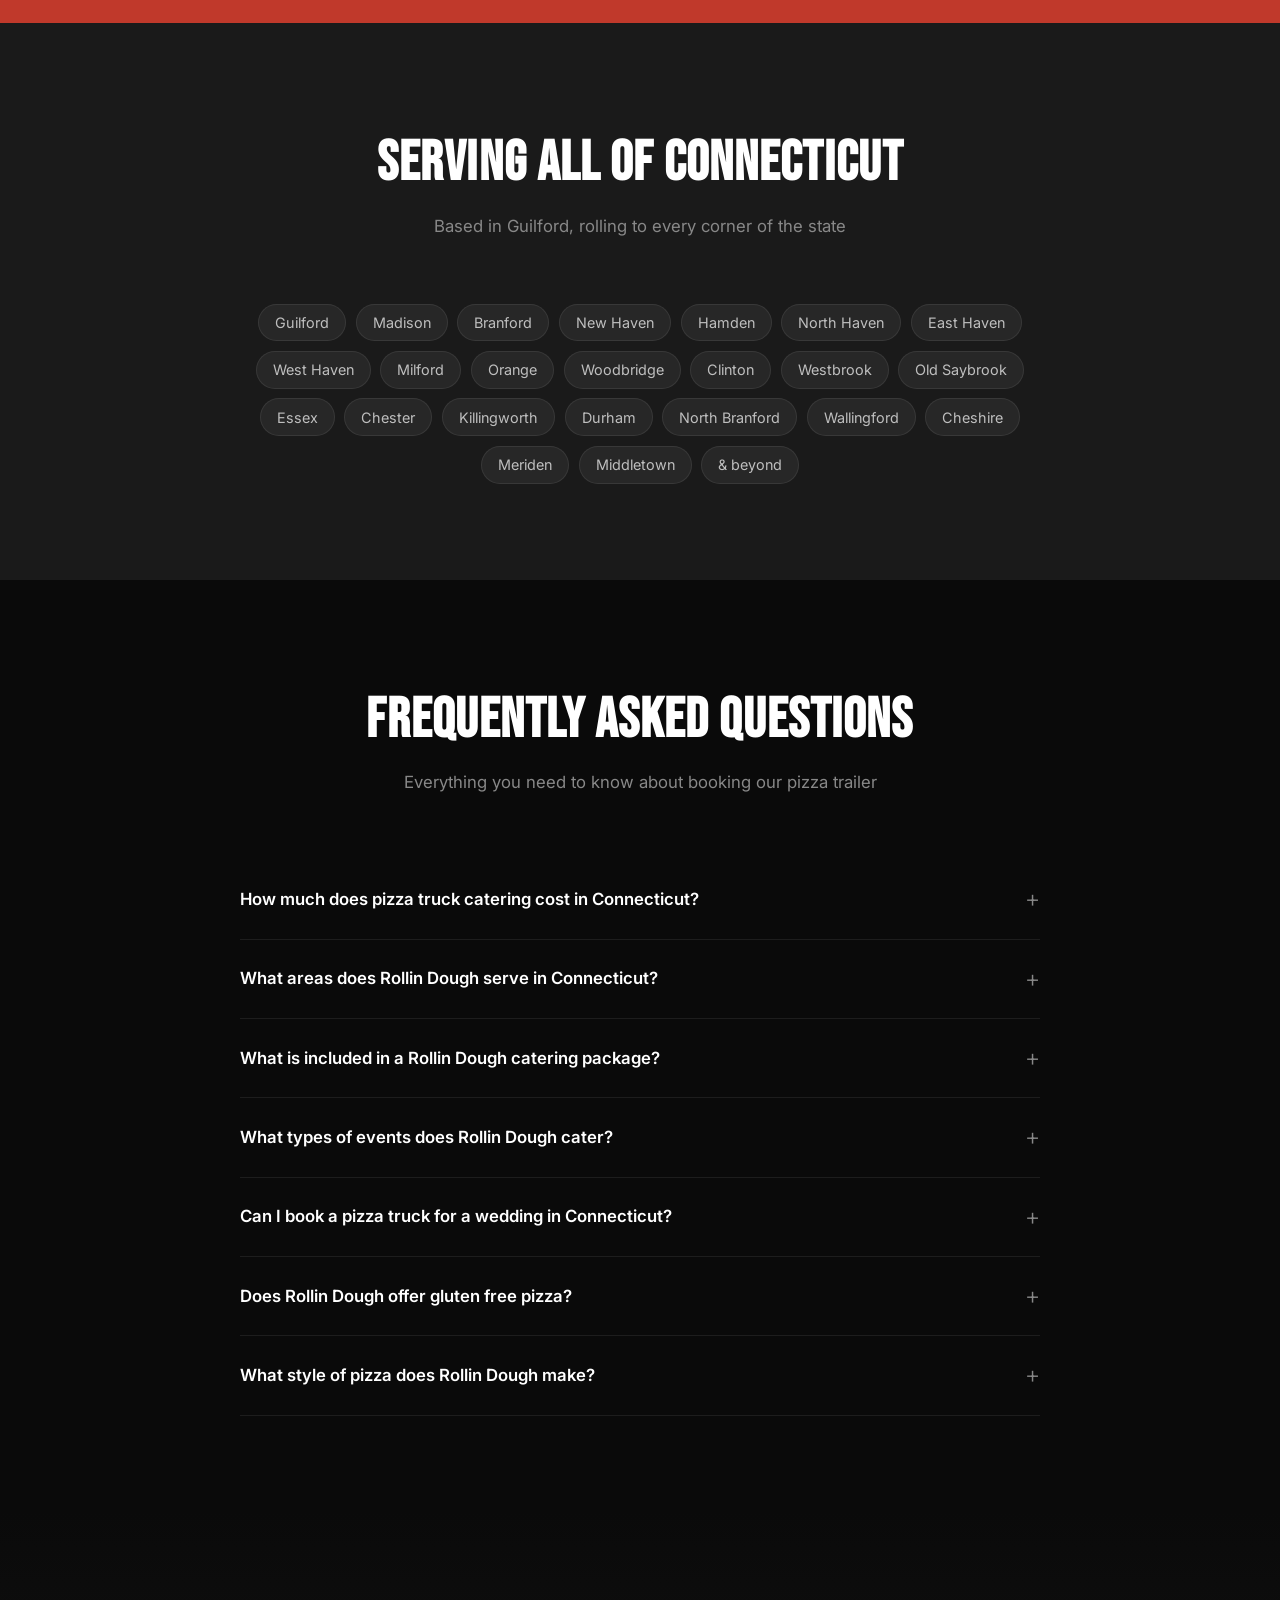
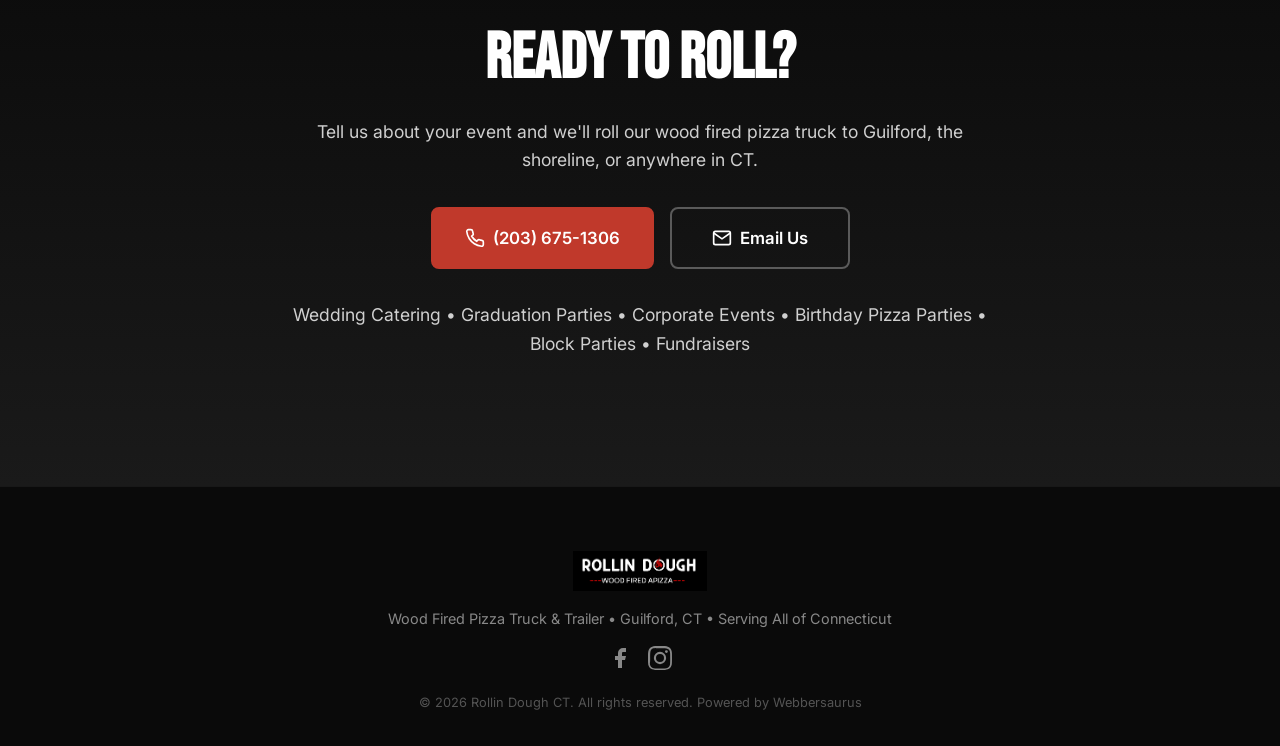
==== commit ff1af50e: "Relabel BBQ and Buffalo chicken gallery photos Renamed white-clam-pie and white-garlic-pie images to" ====
--- a/index.html
+++ b/index.html
@@ -52,12 +52,26 @@
       "https://rollindoughct.com/images/pizza-trailer-guilford-ct.webp",
       "https://rollindoughct.com/images/catering-spread.webp",
       "https://rollindoughct.com/images/new-haven-apizza.webp",
-      "https://rollindoughct.com/images/making-pizza.webp"
+      "https://rollindoughct.com/images/wood-fired-pizza-trailer-tents-catering-ct.webp",
+      "https://rollindoughct.com/images/variety-wood-fired-apizza-trays-catering-ct.webp",
+      "https://rollindoughct.com/images/new-haven-style-cheese-apizza-guilford-ct.webp",
+      "https://rollindoughct.com/images/wood-fired-oven-pizza-trailer-evening-event-ct.webp"
     ],
     "logo": "https://rollindoughct.com/images/logo.png",
     "telephone": "+1-203-675-1306",
     "email": "rollindoughmobile@gmail.com",
     "servesCuisine": ["Pizza", "New Haven-style Apizza", "Wood Fired Pizza", "Italian"],
+    "hasCredential": {
+      "@type": "EducationalOccupationalCredential",
+      "name": "ServSafe Food Protection Manager Certification",
+      "credentialCategory": "certification",
+      "recognizedBy": {
+        "@type": "Organization",
+        "name": "National Restaurant Association",
+        "url": "https://www.servsafe.com"
+      },
+      "validIn": { "@type": "State", "name": "Connecticut" }
+    },
     "priceRange": "$$",
     "currenciesAccepted": "USD",
     "knowsLanguage": "en",
@@ -144,8 +158,7 @@
             { "@type": "MenuItem", "name": "Creamy Vodka Chicken Pizza", "description": "Vodka sauce base with grilled chicken and fresh mozzarella" },
             { "@type": "MenuItem", "name": "Hawaiian Pizza" },
             { "@type": "MenuItem", "name": "Mashed Potato Pizza", "description": "Mozzarella and cheddar blend with bacon and/or broccoli on a white pie" },
-            { "@type": "MenuItem", "name": "Clams Casino Pizza", "description": "Clams, roasted peppers, bacon, and garlic on a white pie" },
-            { "@type": "MenuItem", "name": "Spaghetti and Meatballs Pizza" }
+            { "@type": "MenuItem", "name": "Clams Casino Pizza", "description": "Clams, roasted peppers, bacon, and garlic on a white pie" }
           ]
         },
         {
@@ -297,7 +310,6 @@
       <div class="about__grid">
         <div class="about__image">
           <img src="images/pizza-trailer-guilford-ct.webp" alt="Rollin Dough wood fired apizza trailer in Guilford CT" width="600" height="400" loading="lazy">
-          <img src="images/making-pizza.webp" alt="Rollin Dough pizza maker hand-stretching dough for wood fired apizza in Guilford CT" width="600" height="800" loading="lazy" class="about__image--secondary">
         </div>
         <div class="about__text">
           <h2>Born from New Haven Flame</h2>
@@ -320,6 +332,10 @@
               <span class="feature__icon" aria-hidden="true">&#127854;</span>
               <span>Gluten Free Options</span>
             </div>
+          </div>
+          <div class="about__cert">
+            <span class="about__cert-icon" aria-hidden="true">&#9989;</span>
+            <p><strong>ServSafe Food Protection Manager Certified</strong> - certified through the National Restaurant Association and accredited by ANSI (ANAB), so every event we cater is served with professional food safety standards.</p>
           </div>
         </div>
       </div>
@@ -400,9 +416,6 @@
               <strong>Clams Casino</strong>
               <span>Clams, roasted peppers, bacon &amp; garlic (white)</span>
             </li>
-            <li>
-              <strong>Spaghetti &amp; Meatballs</strong>
-            </li>
           </ul>
         </div>
       </div>
@@ -425,16 +438,88 @@
         <img src="images/margherita-pie.webp" alt="Fresh margherita pie with sliced tomatoes from mobile pizza catering in Guilford CT" width="600" height="450" loading="lazy">
       </div>
       <div class="gallery__item">
-        <img src="images/white-clam-pie.webp" alt="White clam pizza from Rollin Dough wood fired pizza trailer Connecticut" width="600" height="450" loading="lazy">
-      </div>
-      <div class="gallery__item">
-        <img src="images/white-garlic-pie.webp" alt="White garlic pizza with fresh mozzarella from Guilford CT pizza catering" width="600" height="450" loading="lazy">
+        <img src="images/bbq-chicken-apizza-wood-fired-guilford-ct.webp" alt="BBQ chicken apizza from Rollin Dough wood fired pizza trailer in Guilford CT" width="600" height="450" loading="lazy">
+      </div>
+      <div class="gallery__item">
+        <img src="images/buffalo-chicken-apizza-wood-fired-guilford-ct.webp" alt="Buffalo chicken apizza from Guilford CT wood fired pizza catering" width="600" height="450" loading="lazy">
       </div>
       <div class="gallery__item gallery__item--wide">
         <img src="images/pizza-spread.webp" alt="Rollin Dough pizza truck catering spread with multiple wood fired pizzas at Connecticut event" width="800" height="600" loading="lazy">
       </div>
       <div class="gallery__item gallery__item--wide">
         <img src="images/catering-spread.webp" alt="Full pizza party catering layout with wood fired pies and fresh salads in Guilford CT" width="800" height="600" loading="lazy">
+      </div>
+      <div class="gallery__item">
+        <img src="images/wood-fired-apizza-spread-catering-guilford-ct.webp" alt="Spread of wood fired apizzas at a Rollin Dough pizza party catering event in Guilford CT" width="900" height="1200" loading="lazy">
+      </div>
+      <div class="gallery__item gallery__item--wide">
+        <img src="images/mobile-pizza-trailer-catering-setup-guilford-ct.webp" alt="Rollin Dough mobile pizza trailer catering setup with canopy tents at a Connecticut event" width="800" height="600" loading="lazy">
+      </div>
+      <div class="gallery__item">
+        <img src="images/fresh-tomato-basil-apizza-guilford-ct.webp" alt="Fresh tomato and basil wood fired apizza from Rollin Dough pizza trailer in Guilford CT" width="600" height="450" loading="lazy">
+      </div>
+      <div class="gallery__item">
+        <img src="images/broccoli-white-apizza-wood-fired-ct.webp" alt="Broccoli white apizza with ricotta from Rollin Dough wood fired pizza trailer Connecticut" width="600" height="450" loading="lazy">
+      </div>
+      <div class="gallery__item">
+        <img src="images/bacon-ricotta-white-apizza-guilford-ct.webp" alt="Bacon and ricotta white apizza from Guilford CT mobile pizza catering" width="600" height="450" loading="lazy">
+      </div>
+      <div class="gallery__item">
+        <img src="images/new-haven-style-cheese-apizza-guilford-ct.webp" alt="New Haven style cheese apizza with charred crust from Rollin Dough pizza trailer in Guilford CT" width="1200" height="900" loading="lazy">
+      </div>
+      <div class="gallery__item">
+        <img src="images/pepperoni-sausage-broccoli-apizza-ct.webp" alt="Wood fired apizza with pepperoni, sausage and broccoli from Rollin Dough mobile pizza catering Connecticut" width="1200" height="900" loading="lazy">
+      </div>
+      <div class="gallery__item">
+        <img src="images/bacon-white-apizza-wood-fired-guilford-ct.webp" alt="Bacon white apizza with blistered wood fired crust from Rollin Dough in Guilford CT" width="1200" height="1155" loading="lazy">
+      </div>
+      <div class="gallery__item">
+        <img src="images/bacon-spinach-white-apizza-guilford-ct.webp" alt="Bacon and spinach white apizza from Rollin Dough wood fired pizza trailer Guilford CT" width="900" height="1200" loading="lazy">
+      </div>
+      <div class="gallery__item gallery__item--wide">
+        <img src="images/wood-fired-pizza-trailer-tents-catering-ct.webp" alt="Rollin Dough wood fired pizza trailer with catering tents set up for a Connecticut event" width="1200" height="900" loading="lazy">
+      </div>
+      <div class="gallery__item gallery__item--wide">
+        <img src="images/wood-fired-oven-pizza-trailer-evening-event-ct.webp" alt="Wood fired oven burning inside the Rollin Dough pizza trailer at an evening catering event in Connecticut" width="1200" height="900" loading="lazy">
+      </div>
+      <div class="gallery__item">
+        <img src="images/pepperoni-sausage-pepper-apizza-guilford-ct.webp" alt="Pepperoni, sausage and pepper wood fired apizza from Rollin Dough mobile trailer in Guilford CT" width="900" height="1200" loading="lazy">
+      </div>
+      <div class="gallery__item">
+        <img src="images/wood-fired-cheese-apizza-served-tray-ct.webp" alt="Wood fired cheese apizza served fresh on the tray at a Connecticut pizza catering event" width="900" height="1200" loading="lazy">
+      </div>
+      <div class="gallery__item">
+        <img src="images/pizza-buffet-table-catering-event-ct.webp" alt="All you can eat wood fired apizza laid out buffet style at a Rollin Dough catering event in Connecticut" width="900" height="1200" loading="lazy">
+      </div>
+      <div class="gallery__item">
+        <img src="images/wood-fired-apizza-spread-outdoor-party-ct.webp" alt="Spread of wood fired apizzas including veggie and chicken pies at an outdoor party in Connecticut" width="900" height="1200" loading="lazy">
+      </div>
+      <div class="gallery__item gallery__item--wide">
+        <img src="images/variety-wood-fired-apizza-trays-catering-ct.webp" alt="Cheese, fresh tomato, pepperoni and sausage wood fired apizzas ready to serve at a Connecticut catering event" width="1200" height="900" loading="lazy">
+      </div>
+      <div class="gallery__item gallery__item--wide">
+        <img src="images/assorted-specialty-apizza-catering-connecticut.webp" alt="Buffalo chicken, Hawaiian, white and sausage specialty apizzas from Rollin Dough wood fired trailer Connecticut" width="1200" height="900" loading="lazy">
+      </div>
+      <div class="gallery__item">
+        <img src="images/full-service-pizza-catering-setup-ct.webp" alt="Plates, utensils and dressings set out for full service pizza party catering in Connecticut" width="900" height="1200" loading="lazy">
+      </div>
+      <div class="gallery__item">
+        <img src="images/fresh-pizza-toppings-bar-mobile-catering-ct.webp" alt="Fresh cut vegetables, meats and cheeses in the topping cooler of the Rollin Dough mobile pizza trailer" width="900" height="1200" loading="lazy">
+      </div>
+      <div class="gallery__item">
+        <img src="images/pizza-toppings-prep-station-catering-ct.webp" alt="Fresh shredded mozzarella and toppings on the prep line at a Connecticut wood fired pizza catering event" width="1200" height="900" loading="lazy">
+      </div>
+      <div class="gallery__item">
+        <img src="images/pizza-trailer-backyard-event-catering-ct.webp" alt="Rollin Dough mobile pizza trailer and catering tent set up for a backyard party in Connecticut" width="900" height="1200" loading="lazy">
+      </div>
+      <div class="gallery__item gallery__item--wide">
+        <img src="images/pizza-trailer-event-catering-setup-ct.webp" alt="Rollin Dough wood fired apizza trailer and catering tent set up for an outdoor event in Connecticut" width="1200" height="900" loading="lazy">
+      </div>
+      <div class="gallery__item gallery__item--wide">
+        <img src="images/backyard-pizza-party-catering-guilford-ct.webp" alt="Rollin Dough pizza trailer set up under red tents for a backyard pizza party in Guilford CT" width="1200" height="900" loading="lazy">
+      </div>
+      <div class="gallery__item gallery__item--wide">
+        <img src="images/wood-fired-pizza-oven-trailer-guilford-ct.webp" alt="Barry Nuzzo working the prep line with the wood fired oven burning in Guilford CT" width="1200" height="900" loading="lazy">
       </div>
     </div>
   </section>
@@ -486,7 +571,7 @@
             <svg width="48" height="48" viewBox="0 0 24 24" fill="none" stroke="currentColor" stroke-width="1.5"><path d="M1 3h15v13H1z"/><path d="M16 8h4l3 4v4h-7V8z"/><circle cx="5.5" cy="18.5" r="2.5"/><circle cx="18.5" cy="18.5" r="2.5"/></svg>
           </div>
           <h3>Travel Fees</h3>
-          <p>There is a travel fee for 35+ miles from Madison CT</p>
+          <p>There is a travel fee for 35+ miles from Guilford CT</p>
         </div>
         <div class="good-to-know__item">
           <div class="good-to-know__icon" aria-hidden="true">
@@ -494,6 +579,13 @@
           </div>
           <h3>How It Works</h3>
           <p>We do not make pizza for the full 3 hours due to appetizer, dessert service, and clean up</p>
+        </div>
+        <div class="good-to-know__item">
+          <div class="good-to-know__icon" aria-hidden="true">
+            <svg width="48" height="48" viewBox="0 0 24 24" fill="none" stroke="currentColor" stroke-width="1.5"><rect x="2" y="6" width="20" height="12" rx="2"/><circle cx="12" cy="12" r="2.5"/><path d="M6 10v4M18 10v4"/></svg>
+          </div>
+          <h3>Booking Deposit</h3>
+          <p>A $500 deposit secures your date at booking so we can prepare everything for an amazing event</p>
         </div>
       </div>
     </div>
